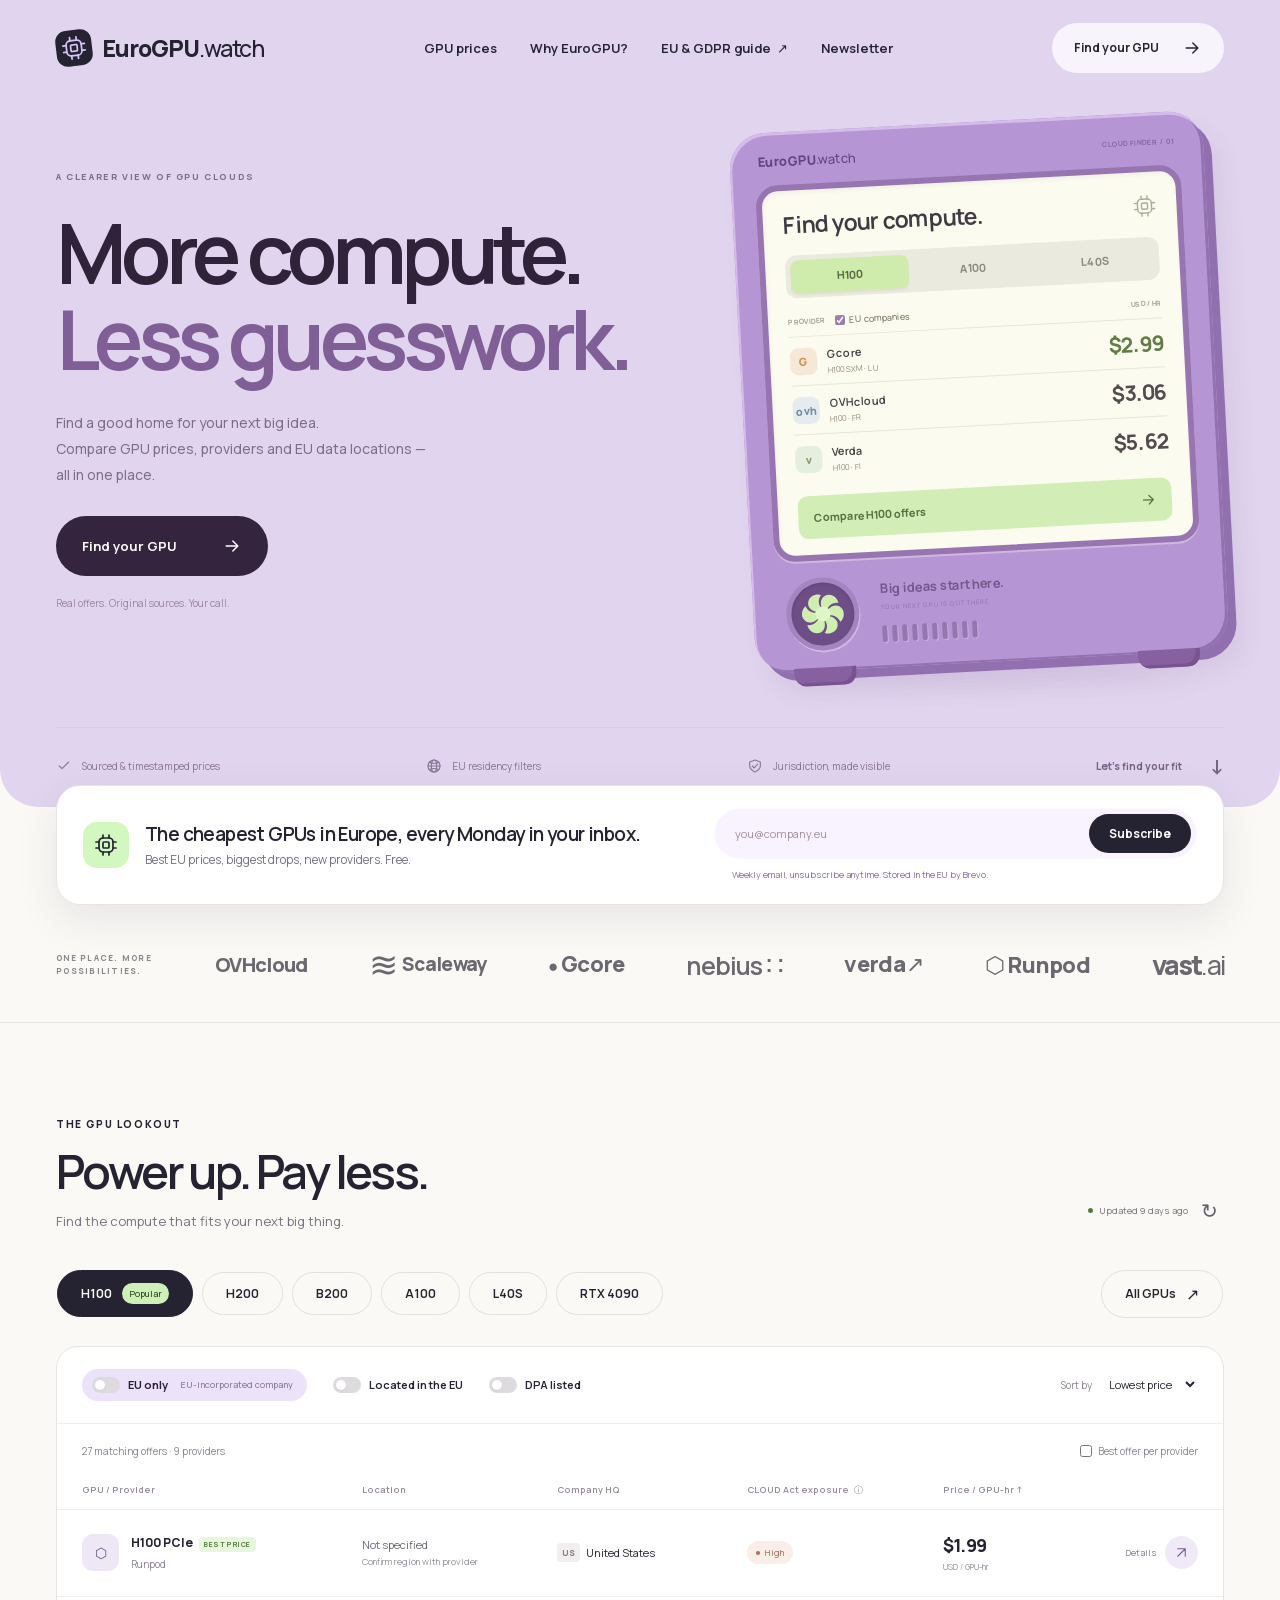
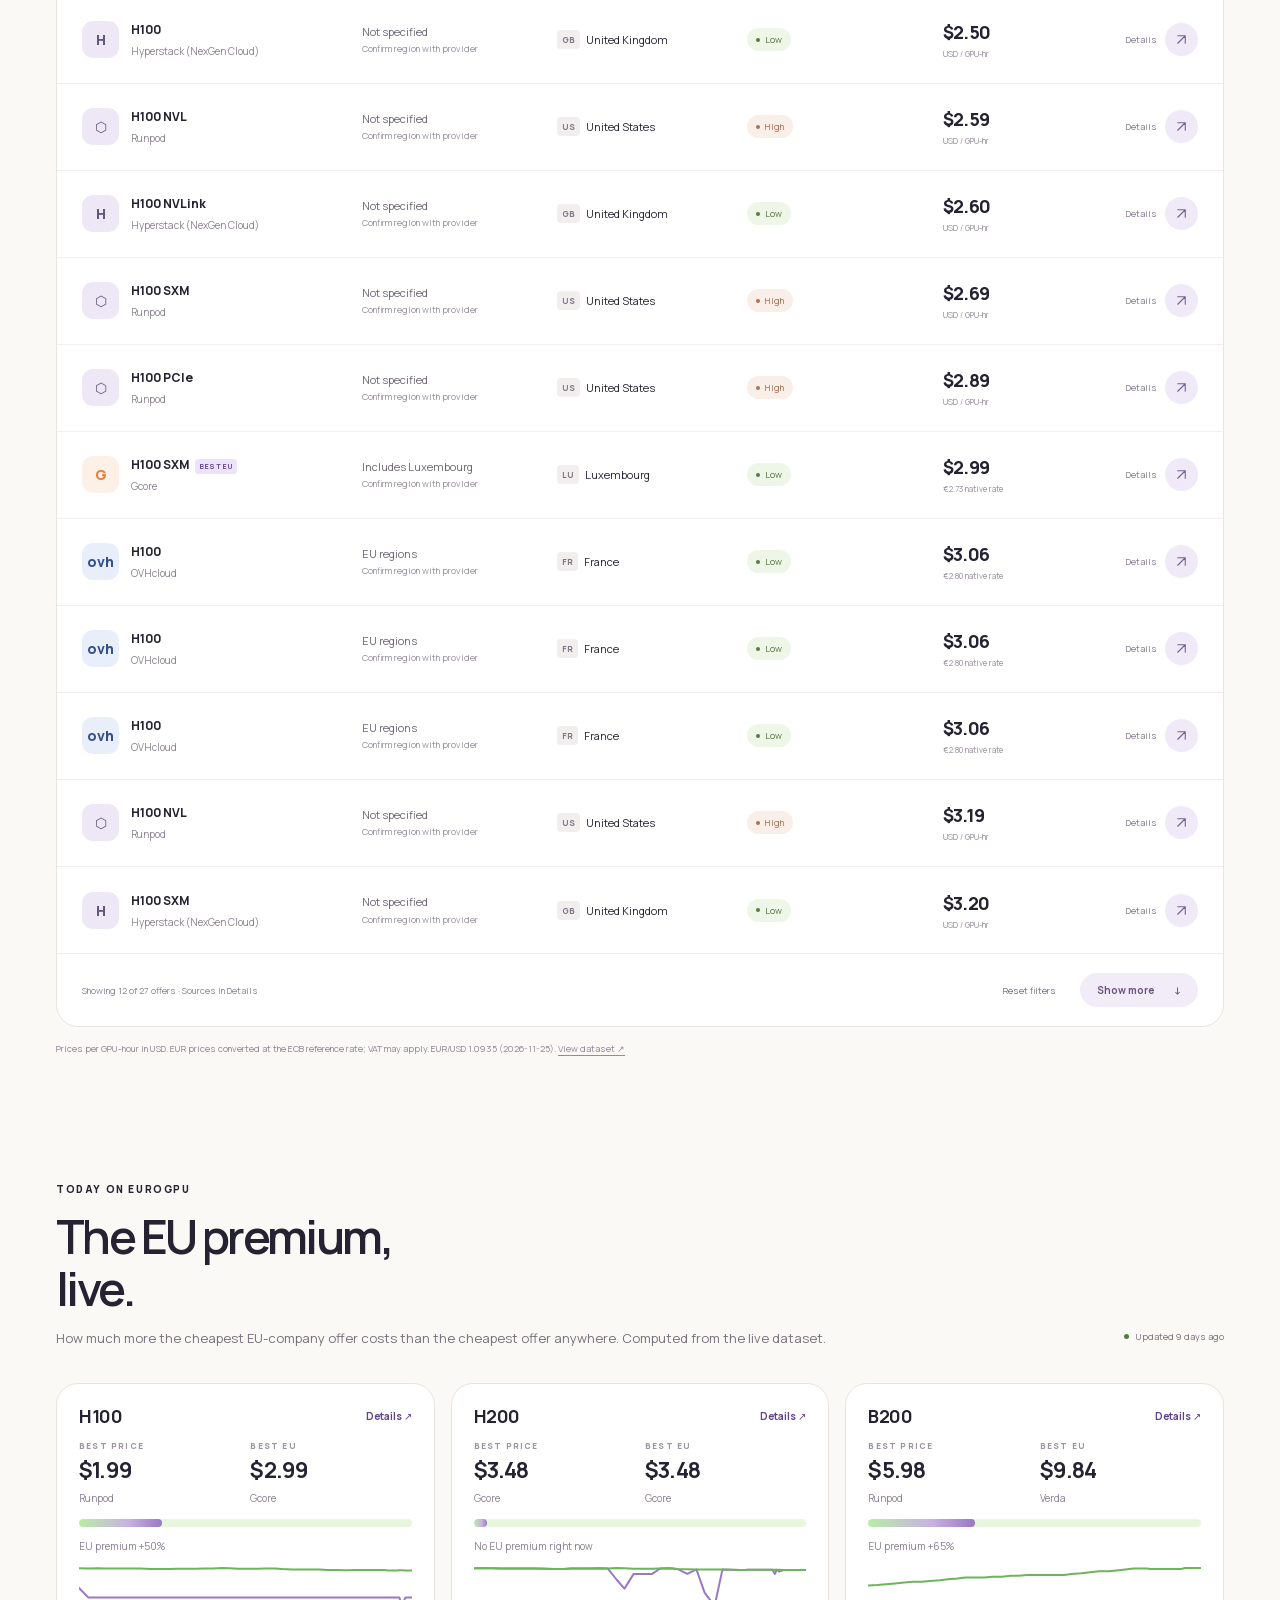
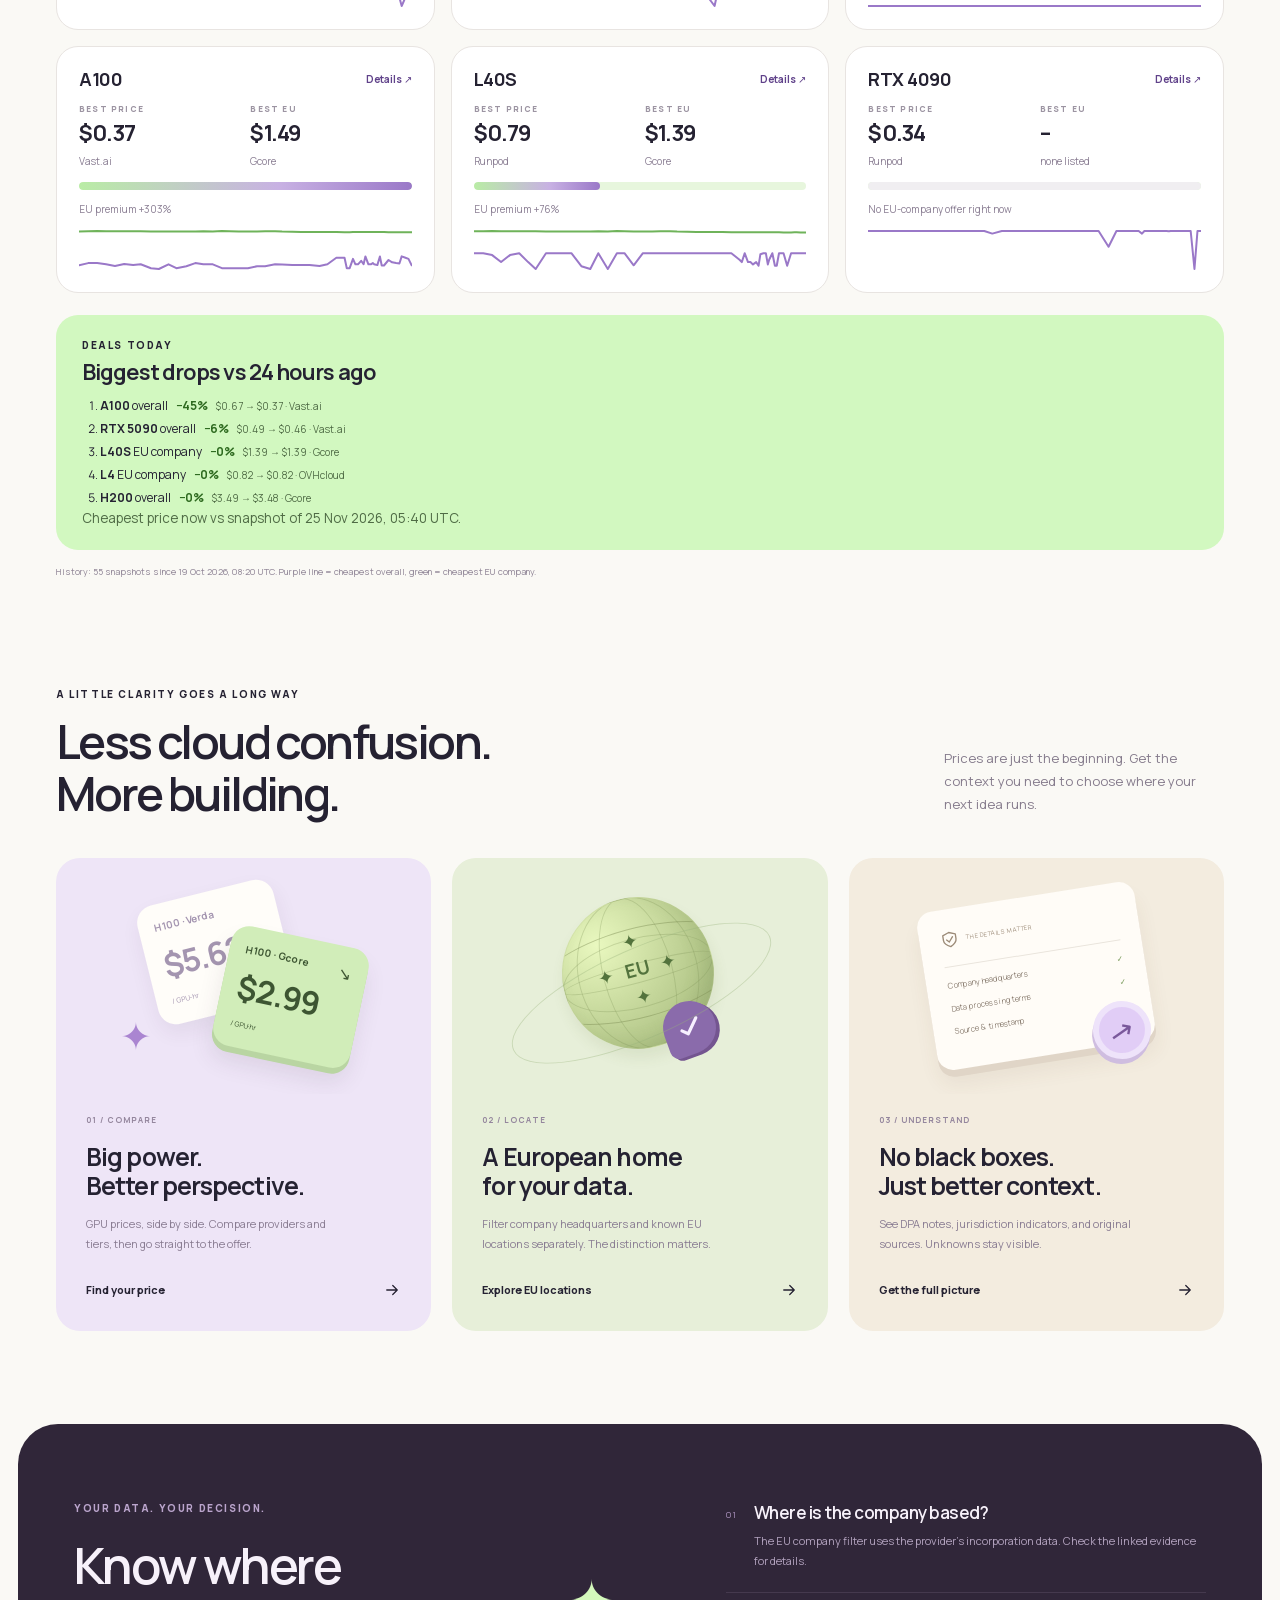
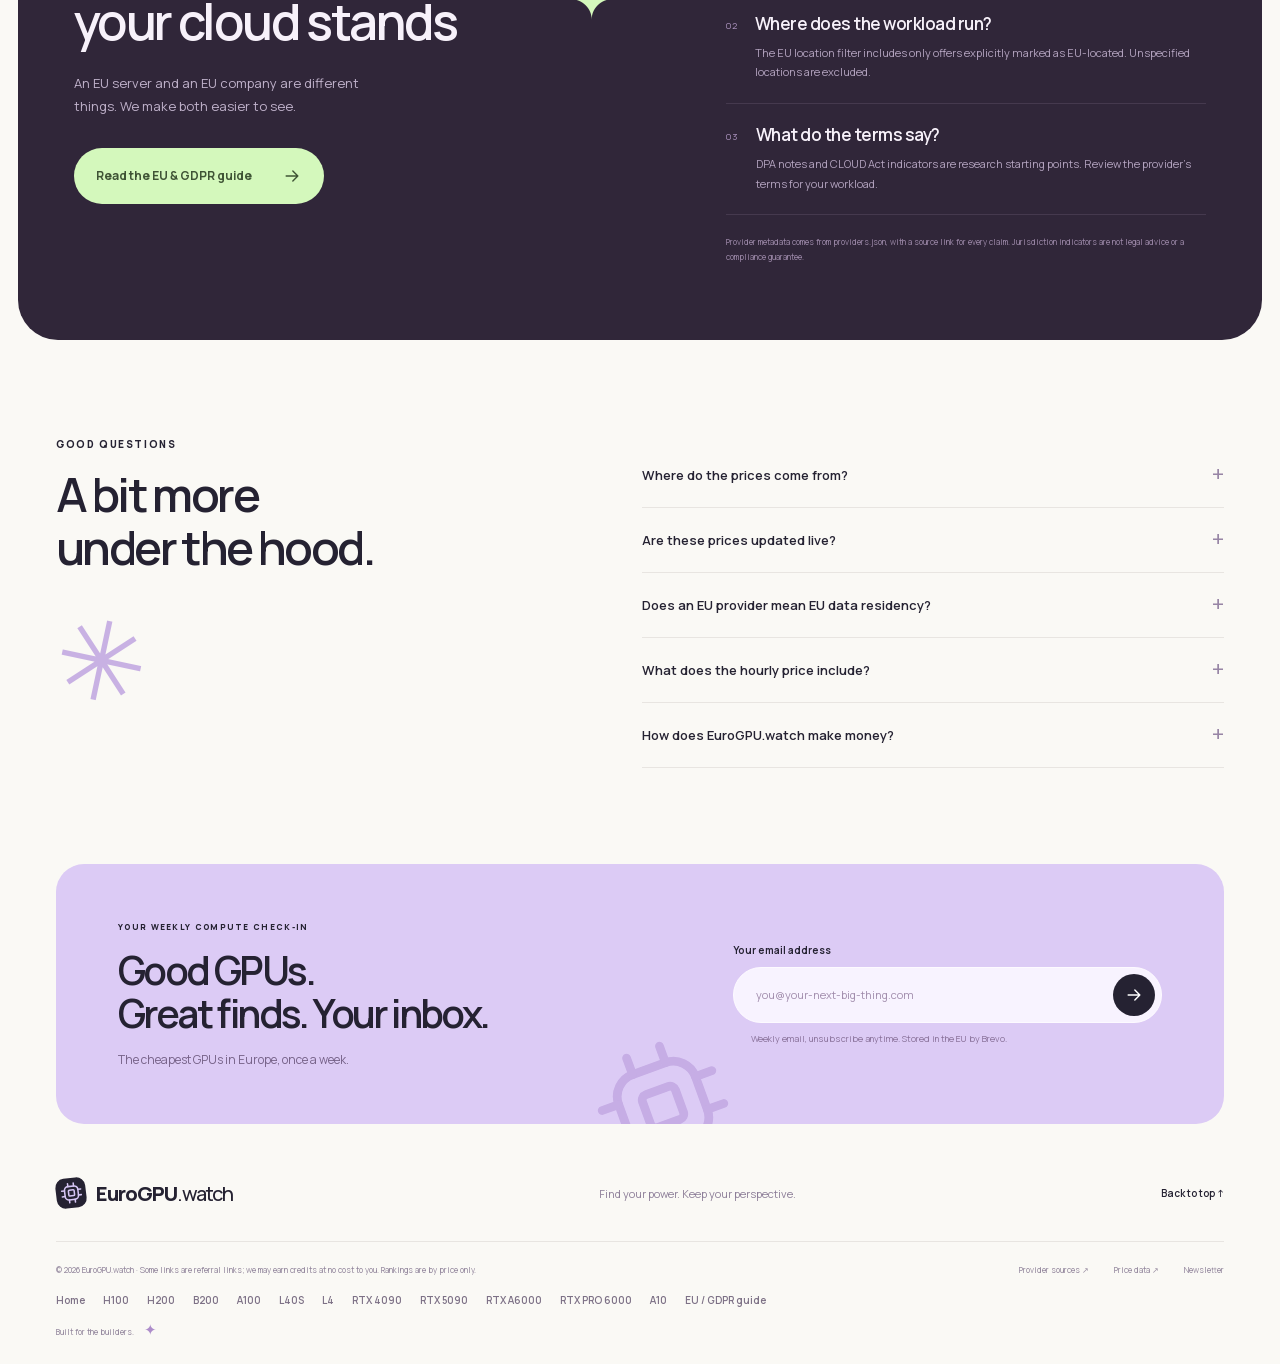
==== index.html @ 115f9286 "Refresh prices and pages" ====
<!doctype html>
<html lang="en">
<head>
  <meta charset="utf-8">
  <meta name="viewport" content="width=device-width, initial-scale=1">
  <meta name="theme-color" content="#d6c5f4">
<!--SEO-->
<title>EuroGPU.watch – live GPU prices with EU data residency, GDPR &amp; CLOUD Act filter</title>
<meta name="description" content="Live H100, A100, L40S, RTX 4090 rental prices from EU and US GPU clouds, filterable by EU incorporation, DPA and CLOUD Act exposure. Every price sourced and timestamped.">
<link rel="canonical" href="https://paubuilds.github.io/eurogpu-watch/">
<meta property="og:type" content="website"><meta property="og:site_name" content="EuroGPU.watch"><meta property="og:title" content="EuroGPU.watch – live GPU prices with EU data residency, GDPR &amp; CLOUD Act filter"><meta property="og:description" content="Live H100, A100, L40S, RTX 4090 rental prices from EU and US GPU clouds, filterable by EU incorporation, DPA and CLOUD Act exposure. Every price sourced and timestamped."><meta property="og:url" content="https://paubuilds.github.io/eurogpu-watch/"><meta name="twitter:card" content="summary">
<script type="application/ld+json">{"@context": "https://schema.org", "@type": "Dataset", "name": "EuroGPU.watch GPU rental prices", "description": "Live GPU rental prices with EU residency metadata", "url": "https://paubuilds.github.io/eurogpu-watch/", "dateModified": "2026-11-26T08:43:23+00:00", "creator": {"@type": "Organization", "name": "EuroGPU.watch", "url": "https://paubuilds.github.io/eurogpu-watch/"}, "isAccessibleForFree": true, "distribution": [{"@type": "DataDownload", "encodingFormat": "application/json", "contentUrl": "https://paubuilds.github.io/eurogpu-watch/data/prices.json"}], "variableMeasured": "GPU rental price per GPU-hour (USD; EUR converted at ECB reference rate)"}</script>
<!--/SEO-->
  <link rel="icon" type="image/svg+xml" href="assets/favicon.svg">
  <link rel="stylesheet" href="assets/style.css">
  <link rel="stylesheet" href="assets/hero.css">
  <link rel="stylesheet" href="assets/pages.css">
  <script src="assets/app.js" defer></script>
  <!-- Click analytics hook (inactive). To enable privacy-friendly counting, create a GoatCounter site and uncomment:
  <script data-goatcounter="https://YOURCODE.goatcounter.com/count" async src="//gc.zgo.at/count.js"></script>
  app.js then sends one event per "Rent" click as rent/<provider>/<gpu>. No cookies, no personal data. -->
</head>
<body>
  <a class="skip" href="#explore">Skip to GPU prices</a>
  <svg class="icon-library" xmlns="http://www.w3.org/2000/svg" aria-hidden="true"><defs>
    <symbol id="arrow" viewBox="0 0 24 24"><path d="M5 12h14m-6-6 6 6-6 6"/></symbol>
    <symbol id="external" viewBox="0 0 24 24"><path d="M6 18 18 6M6 6h12v12"/></symbol>
    <symbol id="check" viewBox="0 0 24 24"><path d="m5 12 4 4L19 6"/></symbol>
    <symbol id="chip" viewBox="0 0 24 24"><rect x="5" y="5" width="14" height="14" rx="4"/><rect x="9" y="9" width="6" height="6" rx="1"/><path d="M9 2v3m6-3v3M9 19v3m6-3v3M2 9h3m-3 6h3m14-6h3m-3 6h3"/></symbol>
    <symbol id="globe" viewBox="0 0 24 24"><circle cx="12" cy="12" r="9"/><ellipse cx="12" cy="12" rx="4" ry="9"/><path d="M3 12h18M5 6.5c4 2 10 2 14 0M5 17.5c4-2 10-2 14 0"/></symbol>
    <symbol id="shield" viewBox="0 0 24 24"><path d="M12 3 4 6v6c0 5 8 9 8 9s8-4 8-9V6z"/><path d="m8 12 3 3 5-6"/></symbol>
  </defs></svg>

  <div class="hero-shell" id="top">
    <header class="site-header wrap">
      <a class="brand" href="#top" aria-label="EuroGPU.watch home"><span class="brand-mark"><svg><use href="#chip"/></svg></span><span>EuroGPU<span class="brand-light">.watch</span></span></a>
      <nav aria-label="Main navigation"><a href="#explore">GPU prices</a><a href="#why">Why EuroGPU?</a><a href="eu-gdpr-gpu-cloud/">EU &amp; GDPR guide <span>↗</span></a><a href="#subscribe">Newsletter</a></nav>
      <a class="button nav-button" href="#explore">Find your GPU <svg><use href="#arrow"/></svg></a>
      <button class="menu-toggle" aria-label="Open navigation" aria-expanded="false"><span></span><span></span></button>
    </header>

    <main>
      <section class="hero hero-console wrap" aria-labelledby="hero-title">
        <div class="hero-copy console-copy">
          <p class="hero-overline">A CLEARER VIEW OF GPU CLOUDS</p>
          <h1 id="hero-title">More compute.<br><span>Less guesswork.</span></h1>
          <p class="hero-description">Find a good home for your next big idea.<br>Compare GPU prices, providers and EU data locations — all in one place.</p>
          <a class="button primary" href="#explore">Find your GPU <svg><use href="#arrow"/></svg></a>
          <span class="hero-caption">Real offers. Original sources. Your call.</span>
        </div>
        <div class="console-stage">
          <div class="compute-console" aria-label="Interactive GPU cloud price finder">
            <div class="console-top"><span>EuroGPU<span>.watch</span></span><span class="console-model">CLOUD FINDER / 01</span></div>
            <div class="console-screen">
              <div class="screen-heading"><span>Find your compute.</span><svg aria-hidden="true"><use href="#chip"/></svg></div>
              <div class="console-tabs" role="group" aria-label="Quick GPU comparison"><button data-quick-gpu="H100" aria-pressed="true">H100</button><button data-quick-gpu="A100" aria-pressed="false">A100</button><button data-quick-gpu="L40S" aria-pressed="false">L40S</button></div>
              <div class="screen-filters"><span>PROVIDER</span><label><input type="checkbox" id="quick-eu" checked> EU companies</label><span>USD / HR</span></div>
              <div class="quick-offers" id="quick-offers" aria-live="polite"><p>Loading sourced prices…</p></div>
              <a class="console-compare" id="console-compare" href="#explore"><span>Compare H100 offers</span><svg><use href="#arrow"/></svg></a>
            </div>
            <div class="console-hardware" aria-hidden="true">
              <div class="console-fan"><svg viewBox="0 0 120 120" class="fan-graphic"><defs><path id="fan-blade" d="M58 57C35 55 22 42 30 26C36 15 51 13 58 17C49 28 50 42 63 54Z"/></defs><g fill="#cfeeb0"><use href="#fan-blade"/><use href="#fan-blade" transform="rotate(60 60 60)"/><use href="#fan-blade" transform="rotate(120 60 60)"/><use href="#fan-blade" transform="rotate(180 60 60)"/><use href="#fan-blade" transform="rotate(240 60 60)"/><use href="#fan-blade" transform="rotate(300 60 60)"/></g><circle cx="60" cy="60" r="17" fill="#dff6c8"/></svg></div>
              <div class="hardware-label"><strong>Big ideas start here.</strong><span>YOUR NEXT GPU IS OUT THERE.</span><div class="console-vents"><i></i><i></i><i></i><i></i><i></i><i></i><i></i><i></i><i></i><i></i></div></div>
            </div>
            <span class="console-foot foot-left" aria-hidden="true"></span><span class="console-foot foot-right" aria-hidden="true"></span>
          </div>
        </div>
      </section>
      <div class="hero-bottom wrap"><span><svg><use href="#check"/></svg> Sourced &amp; timestamped prices</span><span><svg><use href="#globe"/></svg> EU residency filters</span><span><svg><use href="#shield"/></svg> Jurisdiction, made visible</span><a href="#explore">Let’s find your fit <span>↓</span></a></div>
    </main>
  </div>

  <section class="nl-strip wrap" id="subscribe" aria-labelledby="nl-strip-title"><div class="nl-strip-copy"><span class="nl-icon" aria-hidden="true"><svg><use href="#chip"/></svg></span><div><h2 id="nl-strip-title">The cheapest GPUs in Europe, every Monday in your inbox.</h2><p>Best EU prices, biggest drops, new providers. Free.</p></div></div><form class="nl-form" action="https://9d237d23.sibforms.com/serve/[base64]" method="post" target="_blank"><label class="sr-only" for="nl-email-top">Email address</label><div class="email-field nl-field"><input id="nl-email-top" name="EMAIL" type="email" placeholder="you@company.eu" required autocomplete="email"><button type="submit" class="nl-btn">Subscribe</button></div><input type="text" name="email_address_check" class="honeypot" tabindex="-1" aria-hidden="true" autocomplete="off"><input type="hidden" name="locale" value="en"><small>Weekly email, unsubscribe anytime. Stored in the EU by Brevo.</small></form></section>

  <section class="provider-strip" aria-label="Providers compared"><div class="wrap"><p>ONE PLACE. MORE POSSIBILITIES.</p><div class="provider-logos"><span class="ovh">OVHcloud</span><span class="scaleway"><b>≋</b> Scaleway</span><span class="gcore"><b>●</b> Gcore</span><span class="nebius">nebius<span>∷</span></span><span class="verda">verda<span>↗</span></span><span class="runpod"><b>⬡</b> Runpod</span><span class="vast">vast<span>.ai</span></span></div></div></section>

  <section class="explorer wrap section" id="explore" aria-labelledby="explore-title">
    <div class="section-top"><div><div class="eyebrow">THE GPU LOOKOUT</div><h2 id="explore-title">Power up. Pay less.</h2><p>Find the compute that fits your next big thing.</p></div><div class="data-status"><span class="status-dot"></span><span id="updated-at">Loading price data…</span><button id="refresh" class="refresh-button" aria-label="Refresh prices" title="Refresh prices">↻</button></div></div>
    <div class="gpu-tabs" role="group" aria-label="GPU family"><button class="active" data-gpu="H100" aria-pressed="true">H100 <span>Popular</span></button><button data-gpu="H200" aria-pressed="false">H200</button><button data-gpu="B200" aria-pressed="false">B200</button><button data-gpu="A100" aria-pressed="false">A100</button><button data-gpu="L40S" aria-pressed="false">L40S</button><button data-gpu="RTX 4090" aria-pressed="false">RTX 4090</button><button data-gpu="" aria-pressed="false">All GPUs <span>↗</span></button></div>
    <div class="comparison">
      <div class="filter-row"><div class="filter-switches"><label class="switch-label eu-only"><input type="checkbox" id="euhq"><span class="switch"></span> <b>EU only</b> <small>EU-incorporated company</small></label><label class="switch-label"><input type="checkbox" id="euloc"><span class="switch"></span> Located in the EU</label><label class="switch-label"><input type="checkbox" id="dpa"><span class="switch"></span> DPA listed</label></div><label class="sort-label">Sort by <select id="sort" aria-label="Sort offers"><option value="asc">Lowest price</option><option value="desc">Highest price</option></select></label></div>
      <div class="results-meta"><span id="results-count" aria-live="polite">Finding your GPU…</span><div><label class="all-models" hidden>Model <select id="model" aria-label="Specific GPU model"><option value="">All models</option></select></label><label class="best-label"><input type="checkbox" id="best"> Best offer per provider</label></div></div>
      <div class="table-scroll"><table><thead><tr><th>GPU / Provider</th><th>Location</th><th>Company HQ</th><th>CLOUD Act exposure <a href="#guide" aria-label="About CLOUD Act exposure">ⓘ</a></th><th><button id="price-sort">Price / GPU-hr <span>↑</span></button></th><th><span class="sr-only">Offer actions</span></th></tr></thead><tbody id="offers"><tr><td colspan="6" class="loading">Loading sourced GPU offers…</td></tr></tbody></table></div>
      <div class="table-footer"><span id="showing">Every price has a source.</span><div><button class="text-button" id="reset">Reset filters</button><button class="button small" id="load-more" hidden>Show more <span>↓</span></button></div></div>
    </div>
    <p class="price-note">Prices per GPU-hour in USD. EUR prices converted at the ECB reference rate; VAT may apply. <span id="fx-note"></span> <a href="data/prices.json" target="_blank">View dataset ↗</a></p>
  </section>

  <section class="pulse section wrap" id="pulse" aria-labelledby="pulse-title">
    <div class="section-top"><div><div class="eyebrow">TODAY ON EUROGPU</div><h2 id="pulse-title">The EU premium,<br>live.</h2><p>How much more the cheapest EU-company offer costs than the cheapest offer anywhere. Computed from the live dataset.</p></div><div class="data-status"><span class="status-dot"></span><span id="pulse-ago">–</span></div></div>
    <div class="pulse-grid" id="pulse-grid"><p class="pulse-empty">Loading…</p></div>
    <div class="deals" id="deals" hidden><div class="eyebrow">DEALS TODAY</div><h3>Biggest drops vs 24 hours ago</h3><ol id="deals-list"></ol><small id="deals-note"></small></div>
    <p class="price-note" id="history-note"></p>
  </section>

  <section class="why-section section wrap" id="why" aria-labelledby="why-title">
    <div class="why-intro"><div><div class="eyebrow">A LITTLE CLARITY GOES A LONG WAY</div><h2 id="why-title">Less cloud confusion.<br>More building.</h2></div><p>Prices are just the beginning. Get the context you need to choose where your next idea runs.</p></div>
    <div class="feature-grid">
      <article class="feature price-feature"><div class="feature-art price-art" aria-hidden="true"><div class="mini-price p-one"><span id="mini-hi-label">H100</span><b id="mini-hi">–</b><small>/ GPU-hr</small></div><div class="mini-price p-two"><span id="mini-lo-label">H100 <i>↘</i></span><b id="mini-lo">–</b><small>/ GPU-hr</small></div><span class="art-spark">✦</span></div><div class="feature-copy"><span class="feature-number">01 / COMPARE</span><h3>Big power.<br>Better perspective.</h3><p>GPU prices, side by side. Compare providers and tiers, then go straight to the offer.</p><a href="#explore">Find your price <svg><use href="#arrow"/></svg></a></div></article>
      <article class="feature eu-feature"><div class="feature-art eu-art" aria-hidden="true"><div class="planet"><div class="planet-long l-one"></div><div class="planet-long l-two"></div><div class="planet-lat t-one"></div><div class="planet-lat t-two"></div><span>✦<br>✦ &nbsp; EU &nbsp; ✦<br>✦</span></div><div class="location-pin"><svg><use href="#check"/></svg></div><span class="eu-orbit"></span></div><div class="feature-copy"><span class="feature-number">02 / LOCATE</span><h3>A European home<br>for your data.</h3><p>Filter company headquarters and known EU locations separately. The distinction matters.</p><a href="#explore" id="eu-filter-link">Explore EU locations <svg><use href="#arrow"/></svg></a></div></article>
      <article class="feature source-feature"><div class="feature-art source-art" aria-hidden="true"><div class="source-paper"><div class="paper-head"><svg><use href="#shield"/></svg><span>THE DETAILS MATTER</span></div><span>Company headquarters <b>✓</b></span><span>Data processing terms <b>✓</b></span><span>Source &amp; timestamp <b>✓</b></span></div><div class="source-seal">↗</div></div><div class="feature-copy"><span class="feature-number">03 / UNDERSTAND</span><h3>No black boxes.<br>Just better context.</h3><p>See DPA notes, jurisdiction indicators, and original sources. Unknowns stay visible.</p><a href="#guide">Get the full picture <svg><use href="#arrow"/></svg></a></div></article>
    </div>
  </section>

  <section class="guide-band" id="guide"><div class="guide-content wrap"><div><div class="eyebrow">YOUR DATA. YOUR DECISION.</div><h2>Know where<br>your cloud stands<span>✦</span></h2><p>An EU server and an EU company are different things. We make both easier to see.</p><a class="button mint" href="eu-gdpr-gpu-cloud/">Read the EU &amp; GDPR guide <svg><use href="#arrow"/></svg></a></div><div class="guide-list"><article><span>01</span><div><h3>Where is the company based?</h3><p>The EU company filter uses the provider’s incorporation data. Check the linked evidence for details.</p></div></article><article><span>02</span><div><h3>Where does the workload run?</h3><p>The EU location filter includes only offers explicitly marked as EU-located. Unspecified locations are excluded.</p></div></article><article><span>03</span><div><h3>What do the terms say?</h3><p>DPA notes and CLOUD Act indicators are research starting points. Review the provider’s terms for your workload.</p></div></article><small>Provider metadata comes from providers.json, with a source link for every claim. Jurisdiction indicators are not legal advice or a compliance guarantee.</small></div></div></section>

  <section class="faq section wrap" aria-labelledby="faq-title"><div><div class="eyebrow">GOOD QUESTIONS</div><h2 id="faq-title">A bit more<br>under the hood.</h2><span class="faq-asterisk" aria-hidden="true">✳</span></div><div class="faq-items"><details><summary>Where do the prices come from?<span>+</span></summary><p>From provider APIs and public pricing pages (Runpod, Vast.ai, Verda, OVHcloud, Scaleway, Nebius, Gcore, Lambda, CoreWeave, DigitalOcean, Hyperstack, Vultr, Crusoe). Hetzner and Genesis Cloud are not priced yet. Every offer includes its original source and collection time. Open “Details” on an offer to inspect both.</p></details><details><summary>Are these prices updated live?<span>+</span></summary><p>The page requests the latest published price feed when you open it or refresh prices. The dataset is regenerated about every 15 minutes; the timestamp always shows when it was generated.</p></details><details><summary>Does an EU provider mean EU data residency?<span>+</span></summary><p>No. An EU-incorporated company may offer servers outside the EU. Use “Located in the EU” to see explicitly EU-located offers, and confirm the selected region with the provider before renting.</p></details><details><summary>What does the hourly price include?<span>+</span></summary><p>Prices are normalized per GPU-hour. The offer details preserve the original tier and currency. CPU, storage, bandwidth, taxes and minimum rental commitments may differ between providers; confirm the final quote on the provider’s site.</p></details><details><summary>How does EuroGPU.watch make money?<span>+</span></summary><p>Some provider links are referral links and may earn credits at no extra cost to you. Referral offers are labeled in the details. Rankings use price, not referral status.</p></details></div></section>

  <section class="newsletter wrap" id="newsletter"><div class="newsletter-decoration" aria-hidden="true"><svg><use href="#chip"/></svg></div><div><div class="eyebrow">YOUR WEEKLY COMPUTE CHECK-IN</div><h2>Good GPUs.<br>Great finds. Your inbox.</h2><p>The cheapest GPUs in Europe, once a week.</p></div><form id="newsletter-form" class="nl-form" action="https://9d237d23.sibforms.com/serve/[base64]" method="post" target="_blank"><label for="email">Your email address</label><div class="email-field"><input id="email" name="EMAIL" type="email" placeholder="you@your-next-big-thing.com" required autocomplete="email"><button type="submit" aria-label="Subscribe to the weekly newsletter"><svg><use href="#arrow"/></svg></button></div><input type="text" name="email_address_check" class="honeypot" tabindex="-1" aria-hidden="true"><input type="hidden" name="locale" value="en"><small>Weekly email, unsubscribe anytime. Stored in the EU by Brevo.</small></form></section>

  <footer class="site-footer wrap"><div class="footer-top"><a class="brand" href="#top"><span class="brand-mark"><svg><use href="#chip"/></svg></span><span>EuroGPU<span class="brand-light">.watch</span></span></a><p>Find your power. Keep your perspective.</p><a href="#top">Back to top ↑</a></div><div class="footer-bottom"><span>© 2026 EuroGPU.watch · Some links are referral links; we may earn credits at no cost to you. Rankings are by price only.</span><div><a href="providers.json" target="_blank">Provider sources ↗</a><a href="data/prices.json" target="_blank">Price data ↗</a><a href="#newsletter">Newsletter</a></div></div><nav class="footer-gpus" aria-label="GPU price pages"><!--NAV--><a href="/eurogpu-watch/">Home</a><a href="/eurogpu-watch/gpu/h100/">H100</a><a href="/eurogpu-watch/gpu/h200/">H200</a><a href="/eurogpu-watch/gpu/b200/">B200</a><a href="/eurogpu-watch/gpu/a100/">A100</a><a href="/eurogpu-watch/gpu/l40s/">L40S</a><a href="/eurogpu-watch/gpu/l4/">L4</a><a href="/eurogpu-watch/gpu/rtx-4090/">RTX 4090</a><a href="/eurogpu-watch/gpu/rtx-5090/">RTX 5090</a><a href="/eurogpu-watch/gpu/rtx-a6000/">RTX A6000</a><a href="/eurogpu-watch/gpu/rtx-pro-6000/">RTX PRO 6000</a><a href="/eurogpu-watch/gpu/a10/">A10</a><a href="/eurogpu-watch/eu-gdpr-gpu-cloud/">EU / GDPR guide</a><!--/NAV--></nav><div class="footer-bottom footer-end"><span>Built for the builders. <span class="footer-star">✦</span></span></div></footer>
  <aside class="nl-bar" id="nl-bar" hidden aria-label="Newsletter signup"><p><strong>Cheapest EU GPUs, every Monday.</strong> <span>Free · unsubscribe anytime</span></p><form class="nl-form" action="https://9d237d23.sibforms.com/serve/[base64]" method="post" target="_blank"><label class="sr-only" for="nl-email-bar">Email address</label><div class="email-field nl-field"><input id="nl-email-bar" name="EMAIL" type="email" placeholder="you@company.eu" required autocomplete="email"><button type="submit" class="nl-btn">Subscribe</button></div><input type="text" name="email_address_check" class="honeypot" tabindex="-1" aria-hidden="true" autocomplete="off"><input type="hidden" name="locale" value="en"><small>Weekly email, unsubscribe anytime. Stored in the EU by Brevo.</small></form><button class="nl-close" type="button" aria-label="Dismiss newsletter bar">×</button></aside>
  <script src="assets/newsletter.js" defer></script>
  <dialog id="offer-dialog" aria-labelledby="dialog-title"><button class="dialog-close" aria-label="Close offer details">×</button><div id="dialog-content"></div></dialog>
</body>
</html>
---- assets/style.css ----
@font-face{font-family:Manrope;src:url('manrope.woff2') format('woff2');font-style:normal;font-weight:200 800;font-display:swap}
:root{--ink:#252232;--muted:#76717d;--cream:#faf9f5;--purple:#d6c5f4;--mint:#d2f8c0;--line:#e8e5e1;--dark:#302639;font-family:Manrope,Arial,sans-serif;color:var(--ink);background:var(--cream);font-synthesis:none;scroll-behavior:smooth;scroll-padding-top:24px}
*{box-sizing:border-box}body{margin:0}a{color:inherit;text-decoration:none}button,input,select{font:inherit}button,a,input,select,summary{-webkit-tap-highlight-color:transparent}button{cursor:pointer;color:inherit}button:disabled{cursor:wait}button,select,input{accent-color:#60428a}svg{width:24px;height:24px;fill:none;stroke:currentColor;stroke-width:1.7;stroke-linecap:round;stroke-linejoin:round;flex:none}button:focus-visible,a:focus-visible,summary:focus-visible,input:focus-visible,select:focus-visible{outline:3px solid #8257bd;outline-offset:5px}h1,h2,h3,p{margin:0}button{border:0}button,a{touch-action:manipulation}::selection{background:#b9eca5;color:#252232}.wrap{max-width:1296px;width:calc(100% - 112px);margin-inline:auto}.icon-library{position:absolute;width:0;height:0;overflow:hidden}.skip{position:fixed;left:16px;top:-80px;z-index:100;background:#fff;padding:14px;border-radius:10px}.skip:focus{top:16px}.sr-only{position:absolute;width:1px;height:1px;margin:-1px;overflow:hidden;clip:rect(0,0,0,0)}[hidden]{display:none!important}
.hero-shell{background:#d6c5f4;overflow:hidden;border-radius:0 0 44px 44px}.site-header{display:flex;align-items:center;justify-content:space-between;height:112px;position:relative;z-index:5;gap:28px}.brand{display:inline-flex;align-items:center;gap:10px;font-size:23px;font-weight:800;letter-spacing:-1.05px;white-space:nowrap}.brand-light{font-weight:500}.brand-mark{width:36px;height:36px;border-radius:11px;background:var(--ink);color:var(--purple);display:grid;place-items:center;transform:rotate(-7deg)}.brand-mark svg{width:26px;height:26px;stroke-width:1.6}.site-header nav{display:flex;gap:33px;font-size:13px;font-weight:650}.site-header nav a{padding-block:10px}.site-header nav a:hover{text-decoration:underline;text-underline-offset:6px}.site-header nav span{margin-left:3px}.button{display:inline-flex;align-items:center;justify-content:center;gap:30px;background:var(--ink);color:#fff;border-radius:100px;font-size:14px;font-weight:700;padding:19px 25px;line-height:1.2;transition:transform .2s,background .2s}.button:hover{background:#443750;transform:translateY(-3px)}.button svg{width:20px;height:20px}.nav-button{padding:15px 22px;font-size:12px;gap:23px;background:#f7f4fc;color:var(--ink)}.nav-button:hover{background:#fff}.menu-toggle{display:none}.hero{display:grid;grid-template-columns:1fr 1fr;min-height:570px;position:relative;align-items:center}.hero-copy{position:relative;z-index:2;padding:28px 0 45px;pointer-events:none}.hero-copy a{pointer-events:auto}.eyebrow{font-size:10px;font-weight:800;letter-spacing:1.6px;display:flex;align-items:center;gap:8px;line-height:1.7}.status-dot{display:inline-block;background:#557b45;width:7px;height:7px;border-radius:50%;flex-shrink:0}.hero h1{font-size:clamp(64px,6.9vw,103px);letter-spacing:-7px;line-height:1.02;font-weight:650;margin:24px 0 25px;white-space:nowrap}.period{color:#664a88}.hero-copy>p{font-size:16px;line-height:1.75;color:#51465f;margin-bottom:30px}.primary{padding:21px 28px;font-size:14px;gap:39px}.hero-footnote{display:flex;gap:8px;align-items:center;margin-top:24px;font-size:11px;color:#66596f}.mini-stars{font-size:22px;line-height:1;color:#655379}.hero-art{position:relative;height:555px;margin:0 -50px 0 -8px;isolation:isolate}.gpu-illustration{width:640px;max-width:none;height:auto;position:absolute;top:-20px;left:-12px;z-index:1;animation:float 7s ease-in-out infinite;filter:drop-shadow(0 24px 20px #59378619)}.orbit{position:absolute;border:1px solid #b59ed747;transform:rotate(-25deg);border-radius:50%;z-index:0}.orbit-one{width:615px;height:300px;left:-10px;top:150px}.orbit-two{width:520px;height:470px;top:65px;left:25px}.eu-sticker{position:absolute;right:34px;top:15px;z-index:2;background:#d3fac0;color:#47623b;width:114px;height:114px;border-radius:50%;display:flex;flex-direction:column;align-items:center;justify-content:center;transform:rotate(12deg);box-shadow:0 5px 0 #b3d5a9}.eu-stars{font-size:11px;text-align:center;letter-spacing:7px;line-height:1.3;margin-left:7px}.eu-stars b{font-size:16px;letter-spacing:-1px}.eu-sticker>span:last-child{font-size:7px;font-weight:800;margin-top:5px}.price-float{position:absolute;z-index:3;bottom:58px;left:3px;background:#fffcf3;display:flex;align-items:center;gap:13px;border:1px solid #fff7;border-radius:21px;padding:17px 21px;box-shadow:0 12px 35px #59378612;transform:rotate(-6deg);transition:transform .25s}.price-float:hover{transform:rotate(-2deg) translateY(-5px)}.float-icon{background:#e8def5;color:#655280;padding:12px;border-radius:14px;display:grid;place-items:center}.price-float small{display:block;font-size:9px;color:#79707f;margin-bottom:5px}.price-float strong{display:block;font-size:24px;font-weight:800;letter-spacing:-1px}.price-float strong span{font-size:11px;letter-spacing:0;font-weight:500;color:#7f7884}.price-float .float-arrow{width:17px;margin-left:16px;align-self:flex-start}.tiny-star{position:absolute;font-size:44px;z-index:3;font-weight:400}.star-one{left:32px;top:35px;color:#775795}.star-two{right:19px;bottom:105px;font-size:34px;color:#f9f7e8}.hero-bottom{display:flex;align-items:center;justify-content:space-between;gap:20px;padding:27px 0 32px;border-top:1px solid #89719935;font-size:11px;color:#574b64}.hero-bottom>span{display:flex;align-items:center;gap:10px}.hero-bottom svg{width:16px;height:16px}.hero-bottom>a{font-weight:750;color:var(--ink);display:flex;align-items:center;gap:28px}.hero-bottom>a span{font-size:20px}
.provider-strip{border-bottom:1px solid var(--line);padding:35px 0 34px}.provider-strip .wrap{display:flex;align-items:center;gap:45px}.provider-strip p{font-size:8px;font-weight:750;letter-spacing:1.25px;max-width:114px;line-height:1.7;flex-shrink:0;color:#8a858b}.provider-logos{display:flex;justify-content:space-between;align-items:center;gap:32px;flex:1;color:#6b6870}.provider-logos>span{font-size:22px;font-weight:800;white-space:nowrap;letter-spacing:-.7px}.provider-logos .ovh{font-size:20px}.provider-logos .scaleway{font-size:19px;display:flex;gap:5px;align-items:center}.scaleway b{font-size:35px}.gcore b{font-size:17px}.provider-logos .nebius{font-size:25px;letter-spacing:-1px;font-weight:600}.nebius span{font-size:28px;margin-left:4px}.verda span{margin-left:1px}.provider-logos .vast{font-size:27px;letter-spacing:-1.8px}.vast span{font-weight:450}.runpod b{font-size:23px}
.section{padding-block:93px}.section-top{display:flex;align-items:flex-end;justify-content:space-between;margin-bottom:36px;gap:24px}h2{font-size:47px;line-height:1.12;font-weight:600;letter-spacing:-2.6px}.section-top h2{margin-top:12px}.section-top p{font-size:13px;color:var(--muted);margin-top:14px}.data-status{display:flex;align-items:center;gap:7px;font-size:9px;color:#7e7782;padding-bottom:4px}.data-status .status-dot{width:5px;height:5px}.refresh-button{background:transparent;font-size:20px;color:#635d6b;padding:2px 6px}.gpu-tabs{display:flex;align-items:center;gap:9px;margin:0 0 24px;overflow-x:auto;padding:4px 1px}.gpu-tabs button{border:1px solid #e4e0dc;background:transparent;border-radius:100px;padding:12px 23px;font-size:12px;font-weight:650;white-space:nowrap;display:flex;align-items:center;gap:10px;transition:background .2s}.gpu-tabs button:hover{background:#ece5f4}.gpu-tabs button.active{background:var(--ink);border-color:var(--ink);color:white}.gpu-tabs button span{font-size:9px;font-weight:500;background:#cfefb9;border-radius:50px;color:#314b28;padding:4px 7px}.gpu-tabs button:last-child{margin-left:auto}.gpu-tabs button:last-child span{background:none;font-size:16px;color:inherit;padding:0}.comparison{background:#fff;border:1px solid #e8e4e1;border-radius:22px;overflow:hidden}.filter-row{padding:22px 25px;display:flex;align-items:center;justify-content:space-between;gap:20px;border-bottom:1px solid #efedeb}.filter-switches{display:flex;gap:26px;flex-wrap:wrap}.switch-label{font-size:11px;font-weight:650;display:flex;align-items:center;gap:8px;cursor:pointer;position:relative}.switch-label input{position:absolute;opacity:0;width:30px;height:18px;left:0;top:0;margin:0;cursor:pointer}.switch{width:28px;height:16px;background:#dedbdf;display:inline-block;border-radius:20px;position:relative;transition:background .15s;pointer-events:none}.switch:after{content:'';position:absolute;left:3px;top:3px;width:10px;height:10px;background:#fff;border-radius:50%;transition:transform .15s;box-shadow:0 1px 2px #0001}.switch-label input:checked+.switch{background:#8d70b8}.switch-label input:checked+.switch:after{transform:translateX(12px)}.switch-label input:focus-visible+.switch{outline:3px solid #ab8dd5;outline-offset:4px}.sort-label{display:flex;gap:7px;align-items:center;font-size:10px;color:#89818c;white-space:nowrap}select{border:0;background:transparent;color:var(--ink);font-size:11px;max-width:170px;cursor:pointer;padding:6px}.results-meta{padding:20px 25px 13px;display:flex;align-items:center;justify-content:space-between;gap:16px;font-size:10px;color:#8a838e}.results-meta>div{display:flex;gap:14px;align-items:center}.best-label{display:flex;align-items:center;gap:6px;font-size:10px;cursor:pointer}.best-label input{width:12px;height:12px;margin:0}table{width:100%;border-collapse:collapse;text-align:left;white-space:nowrap}th{font-size:9px;font-weight:600;color:#938a98;padding:12px 16px;background:#fff;border-bottom:1px solid #eeeaef}th:first-child,td:first-child{padding-left:25px}th:last-child,td:last-child{padding-right:25px}th a{margin-left:3px}th button{padding:0;background:transparent;font-size:9px;color:inherit}td{padding:17px 16px;border-bottom:1px solid #f1edf2;font-size:11px;height:87px}tbody tr:last-child td{border-bottom:0}tbody tr{transition:background .2s}tbody tr:hover{background:#fbfafc}.gpu-cell{display:flex;align-items:center;gap:12px}.provider-icon{display:grid;place-items:center;width:37px;height:37px;border-radius:11px;background:#eee8f6;font-size:14px;font-weight:800;color:#66567b;flex-shrink:0}.provider-icon.gcore{color:#e97c3a;background:#fdf0e7}.provider-icon.ovhcloud{color:#34508e;background:#e9effa}.provider-icon.scaleway{color:#794fa6;background:#f0e8fa}.provider-icon.verda{color:#4a7558;background:#ecf5ec}.provider-icon.nebius{color:#557b27;background:#eff4e2}.gpu-cell strong{font-weight:750;font-size:12px;display:block;margin-bottom:5px}.gpu-cell small{font-size:10px;color:#8b8291}.best-tag{font-size:7px;letter-spacing:.6px;background:#e7f6dd;color:#577d40;border-radius:4px;padding:3px 5px;margin-left:6px;font-weight:700}.location-cell{max-width:200px;white-space:normal;line-height:1.5;color:#6d6475}.location-cell span{display:block;font-size:9px;color:#9c94a2;margin-top:2px}.hq{display:inline-flex;align-items:center;gap:6px}.hq .hq-code{background:#f1eeed;border-radius:4px;font-size:8px;padding:4px 5px;font-weight:750;color:#827587}.exposure{display:inline-flex;align-items:center;gap:5px;background:#edf6e7;color:#5a7947;border-radius:20px;padding:5px 9px;font-size:9px}.exposure:before{content:'';width:4px;height:4px;border-radius:50%;background:currentColor}.exposure.medium{background:#fcf3df;color:#9a7b34}.exposure.high{background:#faeee8;color:#a57357}.exposure.unknown{background:#f0eef1;color:#877b8c}.offer-price{font-size:18px;letter-spacing:-.65px;font-weight:750;display:block}.native-price{font-size:8px;color:#a198a7;display:block;margin-top:4px}.row-actions{display:flex;gap:13px;align-items:center;justify-content:flex-end}.details-button{font-size:9px;background:none;color:#8b8093;padding:8px 0}.details-button:hover{text-decoration:underline}.rent-link{width:33px;height:33px;border-radius:50%;background:#f0e9f8;display:grid;place-items:center;color:#75608d;transition:background .2s,transform .2s}.rent-link:hover{background:#dcc6f3;transform:rotate(10deg)}.rent-link svg{width:15px;height:15px}.table-footer{padding:19px 25px;display:flex;justify-content:space-between;align-items:center;border-top:1px solid #efebf1;font-size:9px;color:#928799}.table-footer>div{display:flex;gap:24px;align-items:center}.text-button{font-size:9px;background:none;color:#84718f;padding:8px 0}.small{font-size:10px;gap:20px;padding:11px 17px;background:#f2ebf8;color:#6a547e}.small:hover{background:#e5d7f2}.price-note{font-size:9px;line-height:1.8;color:#958b9b;margin-top:14px;max-width:1000px}.price-note a{text-decoration:underline;text-underline-offset:3px}.loading,.empty{padding:45px!important;text-align:center;color:#8a8190;font-size:12px}
.why-section{padding-top:12px}.why-intro{display:flex;justify-content:space-between;align-items:flex-end;margin-bottom:38px;gap:30px}.why-intro h2{margin-top:12px}.why-intro>p{font-size:13px;line-height:1.8;max-width:280px;color:#857b8c;padding-bottom:3px}.feature-grid{display:grid;grid-template-columns:repeat(3,1fr);gap:21px}.feature{border-radius:24px;overflow:hidden;position:relative}.price-feature{background:#eee5f7}.eu-feature{background:#e7efd9}.source-feature{background:#f3ecdf}.feature-art{height:236px;position:relative;overflow:hidden}.feature-copy{padding:12px 30px 32px}.feature-number{font-size:8px;font-weight:700;letter-spacing:1px;color:#94869d}h3{font-size:25px;line-height:1.16;letter-spacing:-.9px;font-weight:650}.feature h3{margin:14px 0}.feature p{font-size:11px;line-height:1.85;color:#897c92;max-width:260px}.feature a{font-size:11px;font-weight:750;display:flex;justify-content:space-between;align-items:center;margin-top:26px}.feature a svg{width:18px;height:18px}.mini-price{width:140px;padding:16px;border-radius:18px;background:#fffdf9;position:absolute;box-shadow:0 9px 20px #46314512;left:24%;top:33px;transform:rotate(-14deg);color:#a495b0}.mini-price>span{font-size:10px;font-weight:700;display:block}.mini-price b{display:block;font-size:32px;letter-spacing:-1.5px;margin:10px 0 0}.mini-price small{font-size:7px}.mini-price.p-two{background:#d1edb9;left:44%;top:78px;transform:rotate(12deg);color:#3d5532;box-shadow:0 6px 0 #b9d5a2,0 15px 22px #4631451a}.mini-price i{font-style:normal;float:right;font-size:16px}.art-spark{font-size:38px;color:#aa85d1;position:absolute;left:17%;top:151px}.planet{width:152px;height:152px;border-radius:50%;background:radial-gradient(circle at 28% 25%,#e9f8bf,#b7ca8d 65%,#91a66f);position:absolute;top:39px;left:calc(50% - 78px);transform:rotate(-15deg);box-shadow:inset -9px -7px 17px #73894720,0 9px 14px #5b743819;overflow:hidden;border:1px solid #aabb8030}.planet:after{content:'';position:absolute;inset:0;border:1px solid #79895070;border-radius:50%;margin:30px -35px}.planet-long{position:absolute;inset:-2px 40px;border-radius:50%;border:1px solid #7c91574a}.planet-long.l-two{inset:-2px 15px}.planet-lat{position:absolute;inset:40px -2px;border:1px solid #7c91574a;border-radius:50%}.planet-lat.t-two{inset:65px -2px}.planet>span{font-size:19px;line-height:1.5;text-align:center;position:absolute;inset:28px 0;z-index:2;color:#53733d;font-weight:700}.location-pin{position:absolute;top:143px;left:56%;width:53px;height:53px;display:grid;place-items:center;border-radius:50% 50% 50% 9px;background:#8a6bab;color:#f7f0ff;box-shadow:3px 3px 0 #745590;transform:rotate(-20deg)}.location-pin svg{width:30px;height:30px;stroke-width:2.5}.eu-orbit{position:absolute;left:13%;top:90px;width:75%;height:90px;transform:rotate(-24deg);border:1px solid #99b37a60;border-radius:50%;z-index:0}.source-paper{background:#fffcf7;border-radius:16px;position:absolute;width:220px;left:calc(50% - 110px);top:38px;padding:21px;transform:rotate(-9deg);box-shadow:0 7px 0 #e0d5c7,0 15px 20px #5e4a2c12}.paper-head{display:flex;align-items:center;gap:7px;padding-bottom:17px;margin-bottom:5px;border-bottom:1px solid #eae5dd;color:#9c8b78;font-size:6px;letter-spacing:.6px}.paper-head svg{width:19px;height:19px}.source-paper>span{font-size:8px;display:flex;justify-content:space-between;margin:12px 0;color:#8e8175}.source-paper b{color:#7e9e61}.source-seal{position:absolute;width:58px;height:58px;display:grid;place-items:center;background:#e1cdf6;color:#7a589b;font-size:29px;border:6px solid #eee3fa;box-shadow:0 5px 0 #cfbde0;border-radius:50%;left:65%;top:143px;transform:rotate(10deg)}
.guide-band{background:#302639;color:#f7f1fa;border-radius:40px;margin:0 18px}.guide-content{padding:76px 0;display:grid;grid-template-columns:1.15fr 1fr;gap:100px}.guide-content .eyebrow{color:#bba5cd}.guide-content h2{font-size:50px;margin-top:20px;position:relative}.guide-content h2>span{color:#d4f8bc;font-size:54px;position:absolute;right:15px;top:31px}.guide-content>div>p{font-size:13px;line-height:1.8;color:#bfb1ca;max-width:310px;margin:23px 0 30px}.mint{background:#d4f8bc;color:#3f5435;font-size:12px;padding:18px 22px}.mint:hover{background:#e6ffd6}.guide-list article{display:flex;gap:18px;padding:21px 0;border-bottom:1px solid #b7a2c527}.guide-list article:first-child{padding-top:3px}.guide-list article>span{font-size:9px;color:#a48cb6;padding-top:5px}.guide-list h3{font-size:17px;letter-spacing:-.5px;font-weight:600}.guide-list p{font-size:11px;line-height:1.8;color:#b3a3bf;margin-top:9px}.guide-list>small{display:block;font-size:8px;line-height:1.8;color:#9683a2;margin-top:20px}
.faq{display:grid;grid-template-columns:1fr 1.25fr;gap:120px;padding-block:96px}.faq h2{margin-top:15px}.faq-asterisk{display:block;font-size:110px;line-height:1;margin-top:30px;color:#c8b1e3;transform:rotate(12deg);width:max-content}.faq-items{padding-top:7px}details{border-bottom:1px solid var(--line)}summary{cursor:pointer;list-style:none;padding:23px 0;display:flex;justify-content:space-between;gap:20px;font-size:13px;font-weight:600}summary::-webkit-details-marker{display:none}summary span{font-size:22px;font-weight:400;line-height:16px;color:#9886a6;transition:transform .2s}details[open] summary span{transform:rotate(45deg)}details p{font-size:12px;line-height:1.9;color:#8a7e93;padding:0 28px 23px 0}
.newsletter{border-radius:28px;background:#dccbf5;position:relative;display:grid;grid-template-columns:1fr .85fr;align-items:center;gap:110px;padding:56px 62px;overflow:hidden}.newsletter h2{font-size:39px;margin:15px 0}.newsletter p{font-size:12px;color:#776389}.newsletter .eyebrow{font-size:8px;letter-spacing:1.3px}.newsletter-decoration{position:absolute;width:140px;height:140px;right:42%;bottom:-53px;color:#c6ade5;transform:rotate(-20deg)}.newsletter-decoration svg{width:100%;height:100%;stroke-width:1.5}.newsletter form{position:relative;z-index:1}.newsletter label{font-size:10px;display:block;margin-bottom:10px;font-weight:650}.email-field{background:#f8f3ff;border:1px solid #fdfaff;display:flex;align-items:center;border-radius:100px;padding:6px 6px 6px 20px;gap:10px}.email-field input{border:0;background:transparent;min-width:0;width:100%;font-size:11px;outline-offset:7px}.email-field input::placeholder{color:#a18cac}.email-field button{background:var(--ink);color:#fff;width:42px;height:42px;display:grid;place-items:center;border-radius:50%;flex-shrink:0}.email-field button svg{width:20px}.email-field button:hover{background:#62477d}.newsletter small{display:block;font-size:8px;line-height:1.8;color:#8d769e;margin:13px 20px 0}.honeypot{position:absolute;left:-9999px;visibility:hidden}.site-footer{padding:54px 0 24px}.footer-top{display:flex;align-items:center;justify-content:space-between;gap:25px;padding-bottom:33px;border-bottom:1px solid var(--line)}.footer-top .brand{font-size:20px}.footer-top .brand-mark{width:30px;height:30px;border-radius:9px}.footer-top .brand-mark svg{width:23px}.footer-top p{font-size:11px;color:#8c7d97}.footer-top>a:last-child{font-size:10px;font-weight:600}.footer-bottom{display:flex;justify-content:space-between;gap:20px;align-items:center;font-size:8px;color:#978ba0;padding-top:22px}.footer-bottom>div{display:flex;gap:25px}.footer-star{font-size:15px;color:#ad8dca;margin-left:8px}
dialog{border:1px solid #e9e0f1;border-radius:24px;padding:38px;max-width:570px;width:calc(100% - 36px);max-height:calc(100dvh - 48px);overflow:auto;color:var(--ink);background:#fffdfb;box-shadow:0 30px 80px #25223240}dialog::backdrop{background:#25223280;backdrop-filter:blur(5px)}.dialog-close{position:absolute;right:18px;top:14px;background:#eee5f6;border-radius:50%;width:30px;height:30px;font-size:22px;color:#78598f}.dialog-kicker{font-size:10px;letter-spacing:1px;color:#9c87ad;margin-bottom:8px}dialog h2{font-size:33px;letter-spacing:-1px;margin-bottom:12px}.dialog-price{font-size:35px;font-weight:700;margin:20px 0}.dialog-price span{font-size:12px;color:#93809f;font-weight:500}.detail-list{margin:20px 0}.detail-list>div{display:grid;grid-template-columns:115px 1fr;gap:14px;border-bottom:1px solid #ebe5ef;padding:12px 0;font-size:11px;line-height:1.6}.detail-list dt{color:#9a8ba4}.detail-list dd{margin:0;overflow-wrap:anywhere}.detail-list a{text-decoration:underline;text-underline-offset:3px}.dialog-claims{font-size:10px;line-height:1.8;color:#8e7b9c;margin-bottom:20px}.dialog-claims a{text-decoration:underline}.dialog-claims li{margin:8px 0}.dialog-disclaimer{font-size:9px;line-height:1.7;color:#a092a7;margin:18px 0}dialog .button{font-size:12px;padding:15px 22px}
@keyframes float{0%,100%{transform:translateY(0) rotate(-2deg)}50%{transform:translateY(-13px) rotate(1deg)}}
@media(min-width:1450px){.hero{min-height:625px}.hero-art{height:590px}.gpu-illustration{width:700px;top:-33px;left:-5px}.hero h1{font-size:107px}.price-float{bottom:68px;left:25px}}
@media(max-width:1150px){.wrap{width:calc(100% - 64px)}.site-header nav{gap:20px}.brand{font-size:20px}.site-header{gap:20px}.hero{min-height:535px}.hero h1{font-size:79px;letter-spacing:-5.4px}.hero-art{height:510px}.gpu-illustration{width:560px;top:0;left:-10px}.eu-sticker{right:20px;top:5px}.hero-copy>p{font-size:14px}.price-float{bottom:40px;left:0;padding:13px 17px}.provider-logos{gap:20px}.provider-logos>span{font-size:18px!important}.provider-strip .wrap{gap:24px}.guide-content{gap:60px}.guide-content h2{font-size:44px}.guide-content h2>span{right:-10px;font-size:40px}.feature-copy{padding:12px 23px 27px}.source-paper{width:195px;left:calc(50% - 98px)}.newsletter{gap:50px;padding:50px}.faq{gap:60px}.location-cell{max-width:180px}.filter-switches{gap:18px}.gpu-tabs button{padding:11px 21px}}
@media(max-width:900px){.site-header nav{display:none}.site-header{height:90px}.nav-button{margin-left:auto}.hero{min-height:510px}.hero h1{font-size:67px;letter-spacing:-4.5px}.hero-copy{padding-bottom:35px}.hero-art{height:470px;margin-right:-30px}.gpu-illustration{width:475px;left:-22px;top:10px}.eu-sticker{width:90px;height:90px;right:10px;top:15px}.eu-stars{font-size:8px}.eu-stars b{font-size:13px}.eu-sticker>span:last-child{font-size:6px}.price-float{bottom:48px;left:10px;padding:11px 14px;gap:8px}.float-icon{padding:8px}.price-float strong{font-size:21px}.price-float small{font-size:8px}.price-float .float-arrow{margin-left:0}.star-one{left:0;top:10px;font-size:35px}.hero-copy>p{font-size:12px}.primary{font-size:12px;padding:18px 23px}.hero-footnote{font-size:9px}.hero-bottom{font-size:9px;gap:10px}.hero-bottom>a{display:none}.provider-strip .wrap{display:block}.provider-strip p{max-width:none;text-align:center;margin-bottom:22px}.provider-logos{flex-wrap:wrap;justify-content:center;gap:22px 32px}.section{padding-block:70px}.section-top{align-items:flex-start;flex-direction:column;gap:20px}.section-top h2{font-size:43px}.gpu-tabs button{padding:10px 20px}.filter-row{flex-direction:column;align-items:flex-start;padding:20px}.sort-label{align-self:flex-end;margin-top:-5px}.table-scroll{overflow:auto}table{min-width:790px}.results-meta{padding:16px 20px}.why-section{padding-top:0}.why-intro h2{font-size:39px}.why-intro>p{max-width:230px;font-size:12px}.feature-grid{gap:13px}.feature-copy{padding:10px 20px 26px}.feature h3{font-size:21px}.feature p{font-size:10px}.feature-art{height:200px}.mini-price{left:11%;top:25px;width:118px;padding:14px}.mini-price.p-two{left:38%;top:69px}.mini-price b{font-size:27px}.art-spark{top:147px;font-size:30px}.planet{width:130px;height:130px;left:calc(50% - 65px);top:30px}.planet>span{font-size:16px;inset:22px 0}.location-pin{top:125px;width:42px;height:42px}.source-paper{width:165px;left:calc(50% - 82px);padding:15px;top:28px}.source-paper>span{font-size:7px}.paper-head{font-size:5px;gap:3px;padding-bottom:10px}.source-seal{width:48px;height:48px;left:64%;top:135px;font-size:23px}.guide-band{margin:0 12px}.guide-content{gap:40px;padding-block:55px}.guide-content h2{font-size:38px}.guide-content h2>span{display:none}.guide-content>div>p{font-size:11px}.guide-content .eyebrow{font-size:8px}.guide-list h3{font-size:15px}.guide-list p{font-size:10px}.faq{gap:50px}.faq h2{font-size:36px}.faq .eyebrow{font-size:9px}.faq summary{font-size:11px;padding:20px 0}.newsletter{padding:38px;gap:30px}.newsletter h2{font-size:31px}.newsletter .eyebrow{font-size:7px}.email-field{padding-left:15px}.email-field input{font-size:9px}.footer-top p{display:none}}
@media(max-width:620px){.wrap{width:calc(100% - 40px)}.hero-shell{border-radius:0 0 28px 28px}.site-header{height:80px;gap:14px}.brand{font-size:20px;gap:8px}.brand-mark{width:31px;height:31px;border-radius:9px}.brand-mark svg{width:23px;height:23px}.nav-button{display:none}.menu-toggle{display:flex;flex-direction:column;justify-content:center;gap:5px;background:#f8f3ff;width:37px;height:37px;border-radius:50%;padding:11px;margin-left:auto}.menu-toggle span{height:1.5px;background:#4b3c59;width:15px}.site-header nav.open{display:flex;position:absolute;left:0;right:0;top:70px;background:#faf7ff;padding:20px;border-radius:20px;flex-direction:column;box-shadow:0 12px 30px #4f376028;gap:4px;font-size:13px}.hero{display:flex;flex-direction:column;min-height:0;align-items:stretch}.hero-copy{padding:38px 0 0}.eyebrow{font-size:8px;letter-spacing:1.2px}.hero h1{font-size:clamp(52px,12.8vw,78px);letter-spacing:-3.8px;margin:20px 0;line-height:1.04}.hero-copy>p{font-size:13px;line-height:1.8;margin-bottom:24px}.hero-footnote{font-size:9px;margin-top:17px}.primary{font-size:12px;padding:17px 22px;gap:30px}.hero-art{height:365px;margin:4px -16px 0;max-width:460px;align-self:center;width:calc(100% + 32px)}.gpu-illustration{width:100%;max-width:460px;top:-35px;left:0}.eu-sticker{right:10px;top:10px;width:78px;height:78px}.eu-stars{font-size:7px;letter-spacing:5px;margin-left:5px}.eu-stars b{font-size:12px}.eu-sticker>span:last-child{font-size:5px}.price-float{left:12px;bottom:35px;padding:10px 13px;border-radius:17px}.price-float strong{font-size:20px}.price-float small{font-size:7px}.float-icon{padding:7px;border-radius:10px}.float-icon svg{width:21px;height:21px}.price-float .float-arrow{width:14px;margin-left:8px}.star-one{left:24px;top:21px;font-size:28px}.star-two{right:15px;bottom:43px;font-size:25px}.orbit-one{width:100%;height:230px;top:80px;left:0}.orbit-two{width:90%;height:320px;top:10px;left:5%}.hero-bottom{padding:20px 0 25px;flex-wrap:wrap;justify-content:center;gap:15px;font-size:8px}.hero-bottom>span{gap:5px}.hero-bottom>span:last-of-type{display:none}.hero-bottom svg{width:13px;height:13px}.provider-strip{padding:25px 0}.provider-strip p{font-size:7px;margin-bottom:16px}.provider-logos{gap:13px 26px}.provider-logos>span{font-size:16px!important}.provider-logos .nebius{font-size:20px!important}.scaleway b{font-size:24px}.provider-logos .vast{font-size:21px!important}.section{padding-block:55px}.section-top{gap:16px;margin-bottom:24px}h2,.section-top h2{font-size:35px;letter-spacing:-1.8px}.section-top p{font-size:11px;margin-top:10px}.data-status{font-size:8px}.gpu-tabs{gap:6px;margin-bottom:15px;padding-bottom:7px}.gpu-tabs button{padding:10px 17px;font-size:10px;gap:7px}.gpu-tabs button span{font-size:7px;padding:3px 6px}.gpu-tabs button:last-child{margin-left:0}.comparison{border-radius:16px}.filter-row{padding:17px 14px;gap:15px;flex-direction:row;align-items:flex-start;flex-wrap:wrap}.filter-switches{gap:15px 17px}.switch-label{font-size:9px}.switch{width:25px;height:14px}.switch:after{width:8px;height:8px}.switch-label input:checked+.switch:after{transform:translateX(11px)}.sort-label{margin:0;font-size:9px}.sort-label select{font-size:9px;padding:2px}.results-meta{font-size:8px;padding:15px 14px;align-items:flex-start;gap:8px;flex-direction:column}.results-meta>div{width:100%;justify-content:space-between}.best-label{font-size:8px}.best-label input{width:10px;height:10px}.all-models{font-size:8px}.all-models select{font-size:9px;max-width:180px}.table-scroll{position:relative}table{min-width:685px}th:first-child,td:first-child{padding-left:14px}td{height:78px;padding:14px 11px}th{padding:10px 11px;font-size:8px}.gpu-cell{gap:8px}.gpu-cell strong{font-size:11px}.gpu-cell small{font-size:9px}.provider-icon{width:30px;height:30px;border-radius:9px;font-size:12px}.location-cell{max-width:145px;font-size:9px}.offer-price{font-size:16px}.table-footer{padding:13px 14px;font-size:8px;gap:15px;align-items:flex-start}.table-footer>div{gap:15px}.text-button{font-size:8px;padding:0;white-space:nowrap}.small{font-size:8px;padding:8px 11px;gap:10px}.price-note{font-size:8px}.why-section{padding-top:0}.why-intro{display:block;margin-bottom:25px}.why-intro h2{font-size:35px}.why-intro>p{font-size:11px;max-width:290px;margin-top:15px}.feature-grid{grid-template-columns:1fr;gap:16px}.feature{display:grid;grid-template-columns:44% 56%;border-radius:21px}.feature-art{height:100%;min-height:280px;align-self:center}.feature-copy{padding:28px 20px 28px 10px;align-self:center}.feature h3{font-size:23px;margin:12px 0}.feature p{font-size:10px}.feature a{font-size:10px;margin-top:20px;gap:10px}.feature-number{font-size:7px}.mini-price{left:3%;top:57px;width:98px;padding:12px}.mini-price b{font-size:23px}.mini-price>span{font-size:8px}.mini-price.p-two{left:24%;top:122px}.mini-price small{font-size:6px}.art-spark{left:15%;top:215px;font-size:25px}.planet{width:115px;height:115px;top:68px;left:calc(50% - 58px)}.planet>span{font-size:14px;inset:20px 0}.eu-orbit{top:100px;height:85px;width:98%;left:-2%}.location-pin{top:160px;left:57%;width:38px;height:38px}.location-pin svg{width:23px;height:23px}.source-paper{width:140px;left:calc(50% - 70px);top:75px;padding:13px}.source-paper>span{font-size:6px;margin:11px 0}.paper-head{font-size:4px;gap:2px}.paper-head svg{width:17px}.source-seal{top:177px;left:56%;width:43px;height:43px;font-size:22px;border-width:5px}.guide-band{margin-inline:10px;border-radius:25px}.guide-content{grid-template-columns:1fr;gap:38px;width:calc(100% - 44px);padding-block:40px}.guide-content h2{font-size:39px}.guide-content h2>span{display:block;right:10px;top:28px}.guide-content>div>p{font-size:12px;margin:18px 0 23px}.mint{font-size:11px;padding:17px 22px;gap:25px}.guide-list article{padding:18px 0}.guide-list h3{font-size:16px}.guide-list p{font-size:11px}.guide-list>small{font-size:8px}.faq{grid-template-columns:1fr;gap:18px}.faq h2{font-size:35px}.faq h2 br{display:none}.faq-asterisk{display:none}.faq summary{font-size:12px;padding:21px 0}.faq details p{font-size:11px}.newsletter{grid-template-columns:1fr;padding:35px 25px;gap:30px;border-radius:22px}.newsletter h2{font-size:35px}.newsletter .eyebrow{font-size:7px}.newsletter label{font-size:9px}.email-field input{font-size:11px}.newsletter small{font-size:8px;margin-left:15px}.newsletter-decoration{right:5%;top:50px;width:105px;height:105px;color:#c9b0e6;opacity:.6}.newsletter>div:not(.newsletter-decoration){position:relative;z-index:1}.site-footer{padding-top:38px}.footer-top{gap:10px;padding-bottom:24px}.footer-top .brand{font-size:17px;gap:7px}.footer-top .brand-mark{width:26px;height:26px}.footer-top .brand-mark svg{width:20px}.footer-top>a:last-child{font-size:9px}.footer-bottom{flex-wrap:wrap;gap:18px;font-size:7px;padding-top:21px}.footer-bottom>div{gap:15px}.footer-bottom>span:last-child{width:100%;font-size:8px}dialog{padding:30px 23px}.detail-list>div{grid-template-columns:95px 1fr;font-size:10px}.dialog-kicker{font-size:8px}}
@media(max-width:370px){.hero h1{font-size:46px;letter-spacing:-3px}.hero-art{height:320px}.hero-copy>p{font-size:12px}.feature{grid-template-columns:40% 60%}.source-paper{width:121px;left:0}.feature h3{font-size:21px}.eu-sticker{width:70px;height:70px}.hero-bottom{font-size:7px}.newsletter h2{font-size:31px}.brand{font-size:18px}}
@media(prefers-reduced-motion:reduce){html,:root{scroll-behavior:auto}*,*:before,*:after{animation:none!important;transition:none!important}}
@media(max-width:620px){.table-scroll table{min-width:0;table-layout:auto}.table-scroll th:nth-child(2),.table-scroll td:nth-child(2),.table-scroll th:nth-child(3),.table-scroll td:nth-child(3),.table-scroll th:nth-child(4),.table-scroll td:nth-child(4){display:none}.table-scroll td{padding:15px 8px}.table-scroll th:first-child,.table-scroll td:first-child{padding-left:14px}.table-scroll th:last-child,.table-scroll td:last-child{padding-right:14px}.table-scroll .gpu-cell{gap:7px}.table-scroll .gpu-cell strong{font-size:10px}.table-scroll .provider-icon{width:27px;height:27px;font-size:10px}.table-scroll .best-tag{display:block;width:max-content;font-size:6px;margin:4px 0 0;padding:2px 4px}.table-scroll .row-actions{gap:8px}.table-scroll .details-button{font-size:8px}.table-scroll .rent-link{width:26px;height:26px}.table-scroll .rent-link svg{width:12px}.table-scroll .offer-price{font-size:16px}.table-scroll .native-price{font-size:7px}.table-scroll .hq{font-size:9px}.table-scroll td:first-child{max-width:160px}.table-scroll .gpu-cell strong{white-space:normal;min-width:59px}.table-scroll .gpu-cell small{font-size:8px}.table-scroll th{font-size:8px}.table-scroll th button{font-size:8px}}
---- assets/hero.css ----
.hero-shell{background:#e0d4ee;border-radius:0 0 38px 38px}
.hero-console{display:grid;grid-template-columns:1.1fr 1fr;gap:65px;align-items:center;min-height:670px;padding:30px 0 65px;isolation:isolate}
.hero-console .console-copy{padding:0 0 20px;position:relative;z-index:2}
.hero-console .hero-overline{font-size:9px;font-weight:750;letter-spacing:1.6px;color:#816b91;line-height:1.8;margin:0 0 24px}
.hero-console h1{font-size:clamp(65px,6.5vw,94px);line-height:1.04;letter-spacing:-5.6px;font-weight:650;margin:0 0 28px;color:#302238;white-space:nowrap}
.hero-console h1>span{color:#805f97}
.hero-console .hero-description{font-size:14px;line-height:1.85;font-weight:450;color:#7f6b8c;max-width:370px;margin:0 0 29px}
.hero-console .primary{background:#35243e;font-size:13px;padding:20px 26px;gap:45px}
.hero-console .primary:hover{background:#574063;transform:translateY(-3px)}
.hero-caption{display:block;font-size:10px;color:#9a85a6;margin-top:20px}
.console-stage{position:relative;padding:10px 8px 25px;width:100%;max-width:520px;justify-self:end;perspective:1400px}
.console-stage:after{content:'';position:absolute;bottom:4px;left:13%;width:80%;height:20px;background:#8864981c;filter:blur(12px);border-radius:50%;z-index:-1}
.compute-console{position:relative;background:#b595d3;border-radius:36px;padding:22px 24px 23px;box-shadow:inset 2px 3px 0 #d4bcea,inset -3px -2px 0 #9272af,8px 9px 0 #9270b0,14px 20px 25px #70478318;transform:rotate(-3deg);color:#4b315e;isolation:isolate}
.console-top{display:flex;align-items:center;justify-content:space-between;padding:0 4px 18px;gap:15px}
.console-top>span:first-child{font-size:13px;font-weight:850;letter-spacing:-.55px;color:#66457f}.console-top>span:first-child>span{font-weight:500}
.console-model{font-size:7px;letter-spacing:1px;color:#88669f;font-weight:700}
.console-screen{background:#fbfbef;border:6px solid #9675b1;border-radius:22px;padding:23px 22px 19px;box-shadow:inset 1px 2px 4px #50356310,0 2px 0 #cfb7e1;color:#403a43}
.screen-heading{display:flex;align-items:center;justify-content:space-between;font-size:24px;letter-spacing:-.9px;font-weight:650;gap:10px;margin-bottom:18px}.screen-heading svg{width:24px;height:24px;color:#acaa98;stroke-width:1.4}
.console-tabs{display:flex;gap:5px;padding:5px;border-radius:11px;background:#eaeade;margin-bottom:22px}
.console-tabs button{flex:1;border-radius:8px;padding:10px 8px;font-size:11px;font-weight:750;color:#8e8a7d;background:transparent;transition:background .2s,color .2s,box-shadow .2s}
.console-tabs button[aria-pressed="true"]{background:#d0ecad;color:#586a43;box-shadow:0 2px 2px #76875419}
.console-tabs button:hover{background:#e0eccb;color:#586a43}
.screen-filters{display:flex;align-items:center;gap:10px;margin-bottom:11px;font-size:7px;font-weight:700;color:#a3a08f;letter-spacing:.4px}
.screen-filters>span:last-child{margin-left:auto;white-space:nowrap}
.screen-filters label{font-size:8px;font-weight:500;letter-spacing:0;display:flex;align-items:center;gap:4px;color:#96907e;cursor:pointer}
.screen-filters input{width:10px;height:10px;accent-color:#9a7db3;margin:0;cursor:pointer}
.quick-offer{display:flex;align-items:center;gap:10px;padding:12px 0;border-top:1px solid #e7e6d8;min-height:57px}
.quick-provider-mark{width:27px;height:27px;display:grid;place-items:center;border-radius:8px;font-size:11px;font-weight:800;background:#ece7f4;color:#9374a9;flex-shrink:0}
.quick-provider-mark.gcore{background:#f6e8d6;color:#d18d50}.quick-provider-mark.ovhcloud{background:#e5ebef;color:#6f899e}.quick-provider-mark.scaleway{background:#ede6f3;color:#9572ad}.quick-provider-mark.verda{background:#e5efdf;color:#7e9b6b}.quick-provider-mark.nebius{background:#e9efda;color:#829657}
.quick-name{font-size:11px;font-weight:600;display:block}.quick-meta{font-size:8px;color:#a9a391;display:block;margin-top:3px}.quick-offer>strong{font-size:21px;letter-spacing:-.75px;font-weight:750;margin-left:auto;color:#534b50}
.quick-offer:first-child>strong{color:#617c45}
.quick-offers>p{font-size:11px;line-height:1.8;padding:25px 0;min-height:171px;color:#9d968b}
.console-compare{display:flex;align-items:center;justify-content:space-between;gap:15px;background:#d3edb7;border-radius:10px;padding:13px 15px;margin-top:13px;font-size:11px;font-weight:750;color:#5a7145;transition:background .2s}
.console-compare:hover{background:#c1e49c}.console-compare svg{width:17px;height:17px}
.console-hardware{display:flex;align-items:center;gap:22px;padding:20px 9px 0}
.console-fan{width:83px;height:83px;padding:5px;border:5px solid #a584c0;border-radius:50%;background:#6e4e86;box-shadow:inset 0 2px 3px #42275630,1px 2px 0 #d1b7e4;flex-shrink:0}
.fan-graphic{display:block;width:100%;height:100%;stroke:none;animation:console-spin 25s linear infinite}
.hardware-label{width:100%;min-width:0}.hardware-label strong{display:block;font-size:13px;letter-spacing:-.5px;color:#77568e;font-weight:700}.hardware-label>span{font-size:6px;letter-spacing:1px;color:#9271a7;display:block;margin-top:6px}
.console-vents{display:flex;gap:5px;margin-top:14px}.console-vents i{height:17px;max-width:5px;width:100%;background:#9676af;box-shadow:1px 1px 0 #ccb0e0;border-radius:5px}
.console-foot{position:absolute;width:62px;height:18px;background:#86609f;border-radius:0 0 12px 12px;bottom:-15px;z-index:-1;box-shadow:inset -4px -3px 0 #79538f}.foot-left{left:38px}.foot-right{right:30px}
.hero-shell .hero-bottom{padding:24px 0 28px;border-color:#b8a2c333;color:#8a7599;font-size:10px}.hero-shell .hero-bottom>a{color:#796287;font-size:10px}
@keyframes console-spin{to{transform:rotate(360deg)}}
@media(max-width:1200px){.hero-console{gap:40px;min-height:620px}.hero-console h1{font-size:73px;letter-spacing:-4.7px}.console-stage{max-width:470px}.compute-console{padding:20px 20px 23px}.console-screen{padding:20px 18px 17px}.screen-heading{font-size:21px}.hero-console .hero-description{font-size:13px;max-width:340px}.console-hardware{gap:16px}.hardware-label strong{font-size:12px}.hardware-label>span{font-size:5px}}
@media(max-width:1000px){.hero-console{gap:27px;grid-template-columns:1.05fr 1fr;min-height:590px;padding-top:30px;padding-bottom:60px}.hero-console h1{font-size:62px;letter-spacing:-4px}.hero-console .hero-overline{font-size:7px;letter-spacing:1.1px}.hero-console .hero-description{font-size:12px;max-width:300px}.hero-console .primary{font-size:12px;gap:32px;padding:18px 23px}.hero-caption{font-size:8px}.compute-console{padding:17px 16px 20px;border-radius:30px}.console-screen{padding:17px 15px 14px;border-width:5px}.console-top{padding-bottom:14px}.console-model{font-size:5px;letter-spacing:.7px}.console-top>span:first-child{font-size:11px}.screen-heading{font-size:18px;margin-bottom:16px}.screen-heading svg{width:20px;height:20px}.console-tabs{margin-bottom:17px}.console-tabs button{font-size:10px;padding:9px 6px}.quick-offer{min-height:51px;gap:7px;padding:10px 0}.quick-name{font-size:10px}.quick-meta{font-size:7px}.quick-provider-mark{width:24px;height:24px;font-size:10px}.quick-offer>strong{font-size:18px}.screen-filters{gap:5px;font-size:6px}.screen-filters label{font-size:7px;gap:3px}.screen-filters input{width:9px;height:9px}.console-compare{font-size:10px;padding:12px}.console-fan{width:69px;height:69px}.console-hardware{gap:14px;padding:16px 5px 0}.hardware-label strong{font-size:11px}.hardware-label>span{font-size:4px;letter-spacing:.7px}.console-vents{gap:4px;margin-top:11px}.console-vents i{height:14px;max-width:4px}}
@media(max-width:780px){.hero-console{grid-template-columns:1fr;gap:38px;min-height:0;padding:30px 0 55px}.hero-console .console-copy{text-align:center;padding:0}.hero-console h1{font-size:clamp(48px,8.3vw,65px);letter-spacing:-3.3px;margin-bottom:23px}.hero-console .hero-overline{font-size:7px;letter-spacing:1.3px;margin-bottom:18px}.hero-console .hero-description{font-size:12px;max-width:345px;margin:0 auto 24px}.hero-caption{font-size:9px;margin-top:17px}.console-stage{justify-self:center;max-width:425px;padding:10px 9px 25px}.compute-console{padding:20px 20px 22px;transform:rotate(-2deg)}.console-screen{padding:22px 20px 18px;border-width:6px;border-radius:22px}.console-top>span:first-child{font-size:12px}.console-model{font-size:6px}.screen-heading{font-size:23px}.console-tabs{margin-bottom:20px}.console-tabs button{font-size:11px}.screen-filters{font-size:7px;gap:8px}.screen-filters label{font-size:8px}.quick-offer{min-height:56px;gap:10px}.quick-provider-mark{width:28px;height:28px;font-size:11px}.quick-name{font-size:11px}.quick-meta{font-size:8px}.quick-offer>strong{font-size:21px}.console-compare{font-size:11px;padding:13px 15px}.console-hardware{padding:18px 7px 0;gap:20px}.console-fan{width:77px;height:77px}.hardware-label strong{font-size:12px}.hardware-label>span{font-size:5px}.console-vents i{height:16px;max-width:5px}.hero-shell .hero-bottom{padding:18px 0 22px;font-size:8px;justify-content:center;gap:20px}.hero-shell .hero-bottom svg{width:13px;height:13px}}
@media(max-width:620px){.hero-shell{border-radius:0 0 28px 28px}.hero-console{display:grid;width:calc(100% - 40px);padding-top:30px;padding-bottom:35px;gap:30px}.hero-console h1{font-size:clamp(42px,11.5vw,64px);letter-spacing:-2.8px;line-height:1.08}.hero-console .hero-overline{font-size:6px;letter-spacing:1px}.hero-console .hero-description{font-size:11px;max-width:290px;line-height:1.9}.hero-console .primary{font-size:11px;padding:17px 23px;gap:30px}.hero-caption{font-size:8px}.console-stage{padding:8px 10px 25px;max-width:390px}.compute-console{padding:18px 16px 18px;border-radius:28px;box-shadow:inset 2px 3px 0 #d4bcea,inset -3px -2px 0 #9272af,6px 7px 0 #9270b0,10px 15px 20px #70478318}.console-screen{padding:18px 15px 15px;border-width:5px;border-radius:19px}.console-top{padding-bottom:14px;gap:10px}.console-top>span:first-child{font-size:10px}.console-model{font-size:5px}.screen-heading{font-size:20px;margin-bottom:15px}.screen-heading svg{width:20px;height:20px}.console-tabs{margin-bottom:17px}.console-tabs button{font-size:10px;padding:9px 6px}.screen-filters{font-size:6px;gap:7px}.screen-filters label{font-size:7px}.quick-offer{min-height:52px;gap:8px}.quick-provider-mark{width:25px;height:25px;font-size:10px}.quick-name{font-size:10px}.quick-meta{font-size:7px}.quick-offer>strong{font-size:19px}.console-compare{font-size:10px;padding:12px}.console-hardware{padding:16px 5px 0;gap:16px}.console-fan{width:66px;height:66px;padding:3px;border-width:4px}.hardware-label strong{font-size:11px}.hardware-label>span{font-size:4px;letter-spacing:.7px}.console-vents{margin-top:12px;gap:4px}.console-vents i{height:14px;max-width:4px}.console-foot{width:48px;height:15px;bottom:-12px}.hero-shell .hero-bottom{font-size:7px;gap:12px;padding-top:16px}.hero-shell .hero-bottom>span{gap:5px}}
@media(max-width:370px){.hero-console h1{font-size:38px;letter-spacing:-2.5px}.hero-console .hero-description{font-size:10px;max-width:255px}.compute-console{padding:16px 12px}.console-stage{padding-inline:5px}.console-screen{padding:16px 12px 13px}.screen-heading{font-size:18px}.screen-filters{gap:4px;font-size:5px}.screen-filters label{font-size:6px}.console-top>span:first-child{font-size:9px}.quick-meta{font-size:6px}.console-hardware{gap:13px}.hardware-label strong{font-size:10px}}
@media(prefers-reduced-motion:reduce){.fan-graphic{animation:none}.console-tabs button,.console-compare{transition:none}}
@media(min-width:1001px){.hero-shell .site-header{height:96px}.hero-console{min-height:570px;padding-top:16px;padding-bottom:40px}.console-stage{max-width:490px}.console-screen{padding:18px 20px 16px}.screen-heading{font-size:23px;margin-bottom:15px}.console-tabs{margin-bottom:17px}.console-tabs button{padding:9px 8px}.screen-filters{margin-bottom:8px}.quick-offer{min-height:49px;padding:8px 0}.console-hardware{padding-top:17px}.console-fan{width:73px;height:73px}.console-top{padding-bottom:15px}.compute-console{padding-top:20px;padding-bottom:20px}}
.screen-filters label{font-size:9px;color:#817a68}.quick-meta{color:#938b78}
@media(max-width:620px){.screen-filters label{font-size:8px}.quick-meta{font-size:8px}}
---- assets/pages.css ----
/* Styles for generated GPU / guide pages and home footer nav; extends the design's style.css */
.page-shell{padding-bottom:56px}
.page-hero{padding:28px 0 8px}
.page-hero h1{font-size:64px;line-height:1.02;letter-spacing:-3px;font-weight:650;margin-top:14px;max-width:900px}
.page-lede{font-size:16px;line-height:1.75;color:#51465f;margin-top:22px;max-width:760px}
.hero-overline{font-size:10px;font-weight:800;letter-spacing:1.6px;color:#5d4a78}
.page-body{padding-top:70px}
.page-body>h2{font-size:34px;letter-spacing:-1.6px;margin:56px 0 22px}
.page-body>h2:first-child{margin-top:0}
.page-body .comparison{margin-bottom:12px}
.page-empty{background:#fff;border:1px solid #e8e4e1;border-radius:22px;padding:28px;color:#76717d}
.row-actions{display:flex;align-items:center;gap:8px;justify-content:flex-end}
.source-link{font-size:10px;font-weight:700;padding:8px 11px;border-radius:20px;background:#f3eff8;color:#5d4a78}
.source-link:hover{background:#e8def5}
.claims{list-style:none;padding:0;margin:0;display:grid;gap:12px}
.claims li{background:#fff;border:1px solid #e8e4e1;border-radius:18px;padding:18px 22px;font-size:12px;line-height:1.8;color:#5f566a}
.claims li b{color:#252232;font-size:14px}
.claims a{text-decoration:underline;text-underline-offset:3px;color:#60428a}
.page-faq{padding-block:80px}
.page-faq details p a{text-decoration:underline}
.page-news{margin-bottom:20px}
.footer-gpus{display:flex;flex-wrap:wrap;gap:8px 18px;padding-top:18px;font-size:10px;font-weight:600;color:#7d7186}
.footer-gpus a:hover{text-decoration:underline}
.footer-end{padding-top:12px}
@media(max-width:900px){.page-hero h1{font-size:44px;letter-spacing:-2px}.page-body{padding-top:44px}}
@media(max-width:620px){.page-hero h1{font-size:34px;letter-spacing:-1.4px}.page-lede{font-size:13px}.page-body>h2{font-size:26px}.claims li{padding:14px 16px;font-size:11px}}
/* ---- engagement features ---- */
.best-tag.eu{background:#ece3fa;color:#60428a}
.switch-label.eu-only{background:#ece3fa;border-radius:22px;padding:8px 14px 8px 10px;font-weight:700}
.switch-label.eu-only small{font-weight:500;color:#8a7e93;font-size:9px;margin-left:4px}
.pulse{padding-top:30px}
.pulse-grid{display:grid;grid-template-columns:repeat(3,1fr);gap:16px}
.pulse-card{background:#fff;border:1px solid #e8e4e1;border-radius:22px;padding:20px 22px;display:flex;flex-direction:column;gap:12px}
.pulse-card header{display:flex;justify-content:space-between;align-items:center}
.pulse-card header strong{font-size:18px;letter-spacing:-.5px}
.pulse-card header a{font-size:10px;font-weight:700;color:#60428a}
.pulse-prices{display:grid;grid-template-columns:1fr 1fr;gap:10px}
.pulse-prices span{display:block;font-size:8px;letter-spacing:1.2px;font-weight:800;color:#9c94a2;text-transform:uppercase}
.pulse-prices b{display:block;font-size:22px;letter-spacing:-.8px;margin-top:4px}
.pulse-prices small,.pulse-card>small{font-size:10px;color:#8a7e93}
.meter{height:8px;border-radius:8px;background:#e7f6dd;overflow:hidden}
.meter span{display:block;height:100%;background:linear-gradient(90deg,#b9eca5,#c8b1e3 60%,#9a78c8);border-radius:8px}
.meter.none span{background:#f0eef1}
.spark{width:100%;height:44px;display:block}
.spark path{fill:none;stroke-width:2;vector-effect:non-scaling-stroke;stroke-linejoin:round}
.spark-all{stroke:#9a78c8}.spark-eu{stroke:#6fb35a}
.collecting{font-size:10px;color:#9c94a2;background:#faf9f5;border-radius:10px;padding:10px 12px}
.deals{margin-top:22px;background:#d2f8c0;border-radius:22px;padding:22px 26px}
.deals h3{margin:6px 0 12px;font-size:22px}
.deals ol{margin:0;padding-left:18px;display:grid;gap:6px;font-size:12px}
.deals b{color:#2f6b20;margin:0 6px}.deals small{color:#4f6b45}
.pulse-empty{color:#8a7e93}
.page-stats{display:grid;grid-template-columns:repeat(3,1fr);gap:16px;margin-bottom:10px}
@media(max-width:900px){.pulse-grid,.page-stats{grid-template-columns:1fr 1fr}}
@media(max-width:620px){.pulse-grid,.page-stats{grid-template-columns:1fr}.switch-label.eu-only small{display:none}}
/* ---- newsletter placements ---- */
.nl-form small{display:block;font-size:9px;line-height:1.7;color:#8d769e;margin:8px 18px 0}
.nl-field{padding:5px 5px 5px 18px}
.email-field .nl-btn{width:auto;height:auto;display:inline-block;background:var(--ink);color:#fff;border-radius:100px;padding:11px 20px;font-size:12px;font-weight:700;white-space:nowrap}
.email-field .nl-btn:hover{background:#62477d}
.nl-strip{margin-top:-22px;position:relative;z-index:3;background:#fff;border:1px solid #e8e4e1;border-radius:24px;box-shadow:0 14px 40px #4f37601a;padding:22px 26px;display:grid;grid-template-columns:1.25fr 1fr;gap:28px;align-items:center}
.nl-strip-copy{display:flex;gap:16px;align-items:center}
.nl-icon{display:grid;place-items:center;width:46px;height:46px;border-radius:14px;background:#d2f8c0;flex-shrink:0}
.nl-strip h2{font-size:19px;letter-spacing:-.6px;line-height:1.3}
.nl-strip p{font-size:12px;color:#76717d;margin-top:4px}
.nl-card{background:#dccbf5;border-radius:24px;padding:26px 30px;display:grid;grid-template-columns:1.1fr 1fr;gap:28px;align-items:center;margin:48px 0}
.nl-card h2{font-size:24px;letter-spacing:-.9px;line-height:1.2;margin:8px 0 6px}
.nl-card p{font-size:12px;color:#776389}
.nl-card .email-field{background:#f8f3ff}
.nl-bar{position:fixed;left:50%;bottom:16px;transform:translateX(-50%);z-index:50;width:min(860px,calc(100% - 32px));background:#302639;color:#f7f1fa;border-radius:20px;padding:10px 12px 10px 22px;display:flex;align-items:center;gap:18px;box-shadow:0 16px 40px #2522323d}
.nl-bar p{font-size:12px;flex:1;min-width:0}.nl-bar p span{color:#bba5cd;font-size:10px;margin-left:6px}
.nl-bar form{flex:1.2}.nl-bar form small{display:none}
.nl-bar .email-field{background:#463a51;border-color:#463a51}.nl-bar input{color:#fff}.nl-bar input::placeholder{color:#bba5cd}
.nl-bar .email-field .nl-btn{background:#d2f8c0;color:#252232}
.nl-close{background:transparent;color:#bba5cd;font-size:22px;width:32px;height:32px;border-radius:50%}
.nl-close:hover{background:#463a51}
@media(max-width:900px){.nl-strip,.nl-card{grid-template-columns:1fr;gap:16px}.nl-strip{margin-top:-16px}.nl-bar{display:none}}
@media(max-width:620px){.nl-strip{padding:18px}.nl-strip h2{font-size:16px}.nl-icon{display:none}.nl-card{padding:22px}.nl-card h2{font-size:20px}.email-field .nl-btn{padding:10px 14px}}
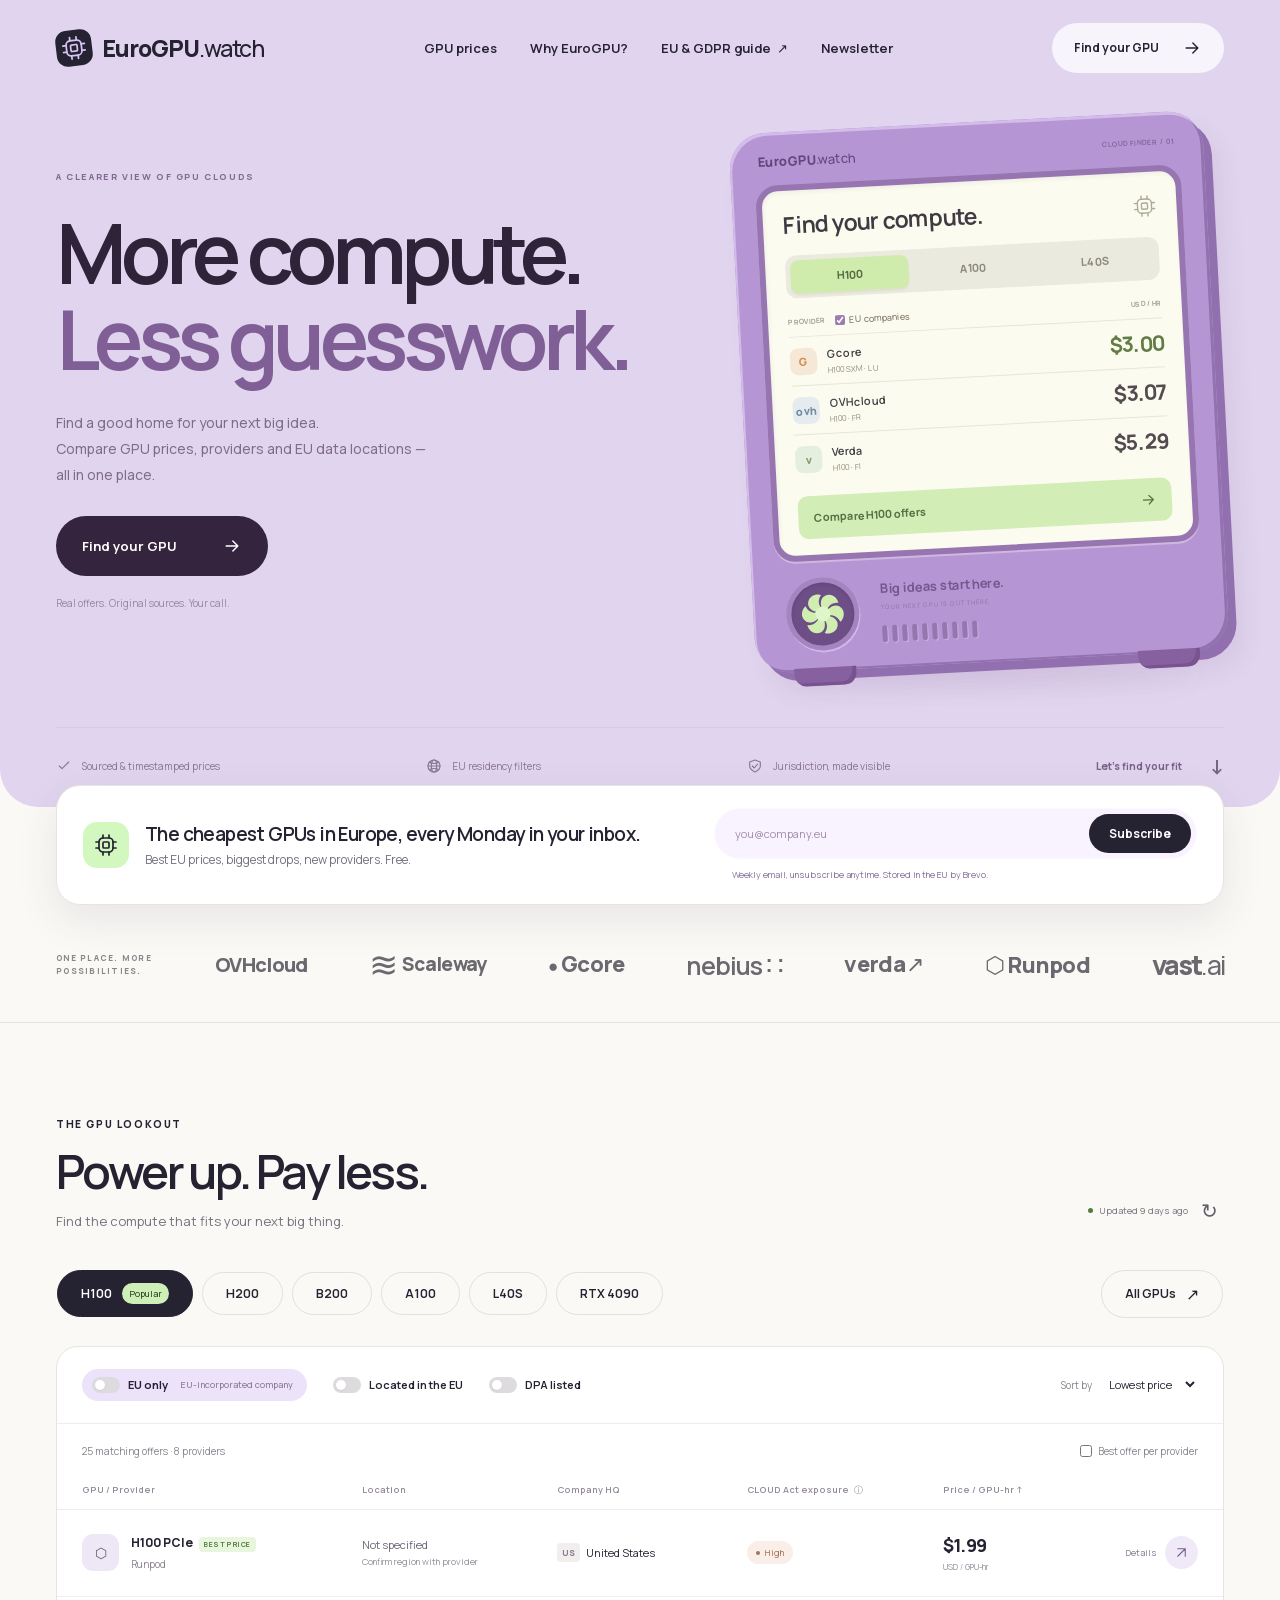
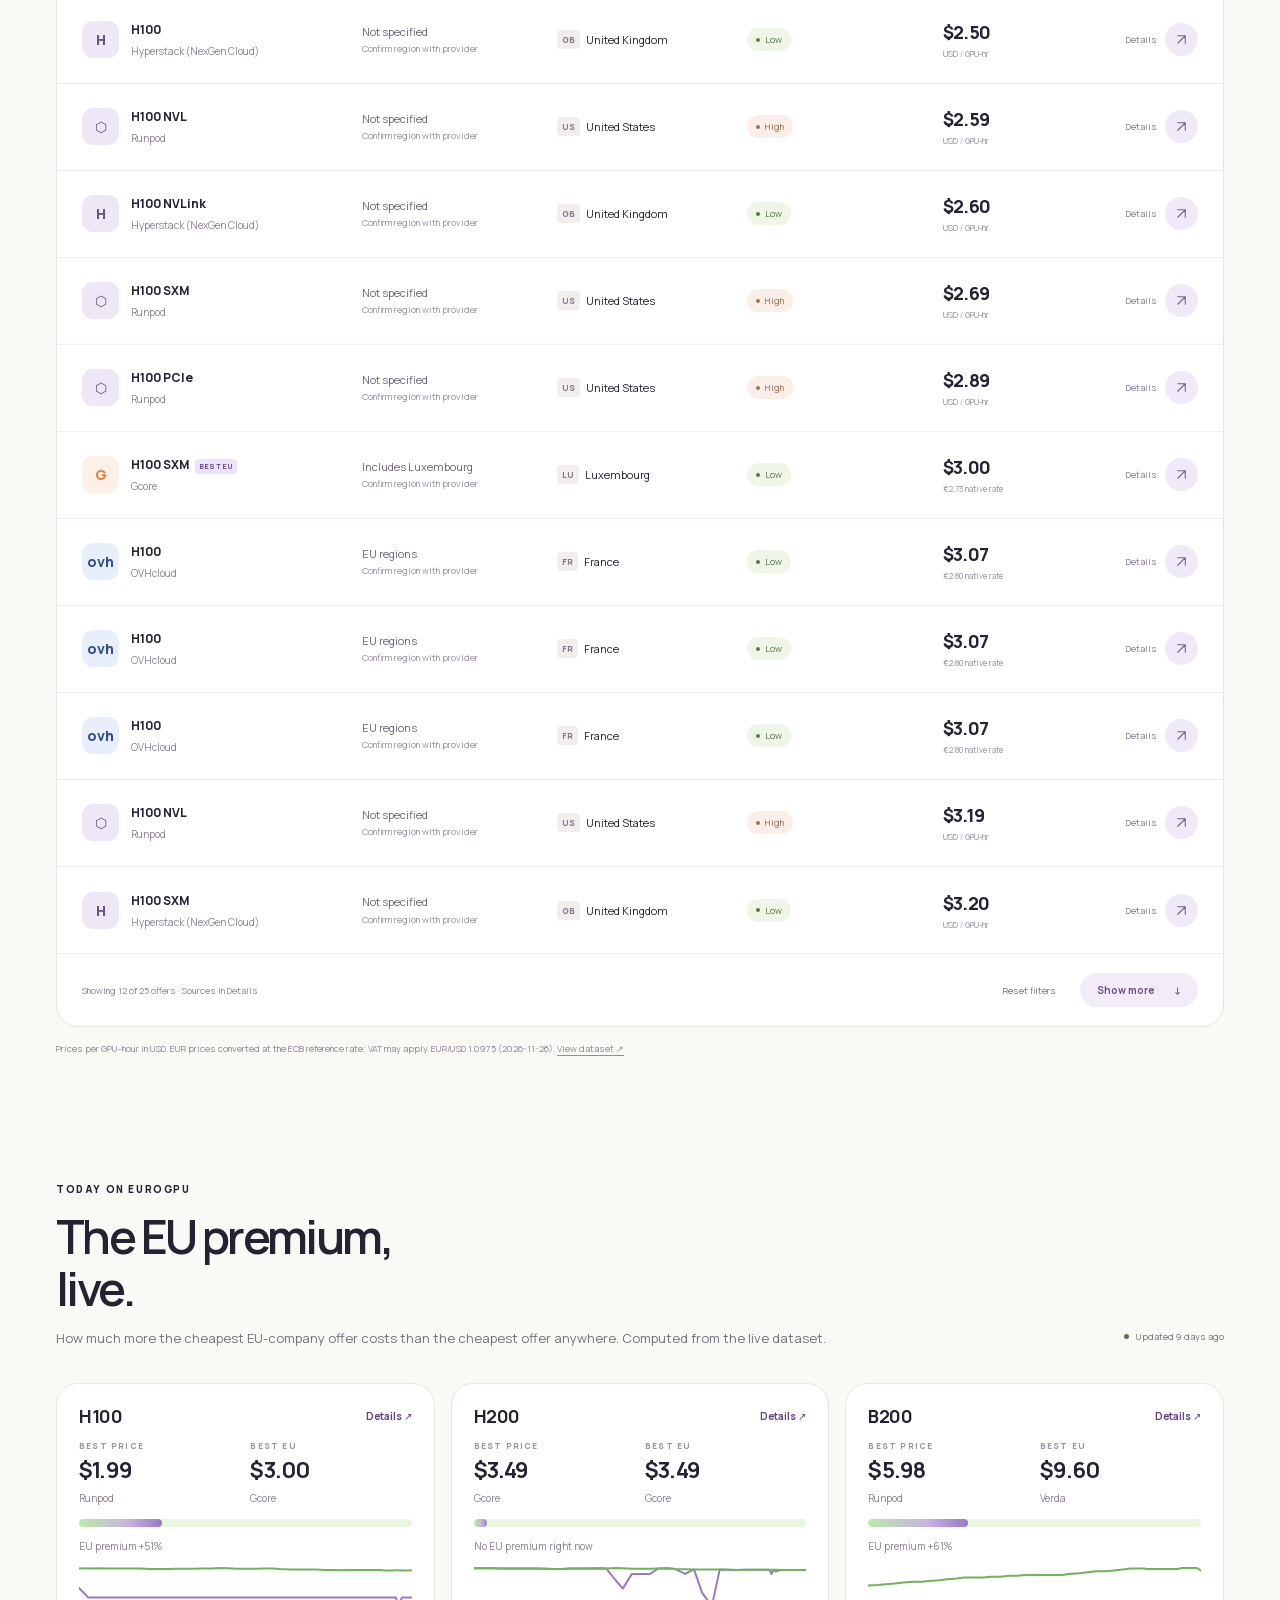
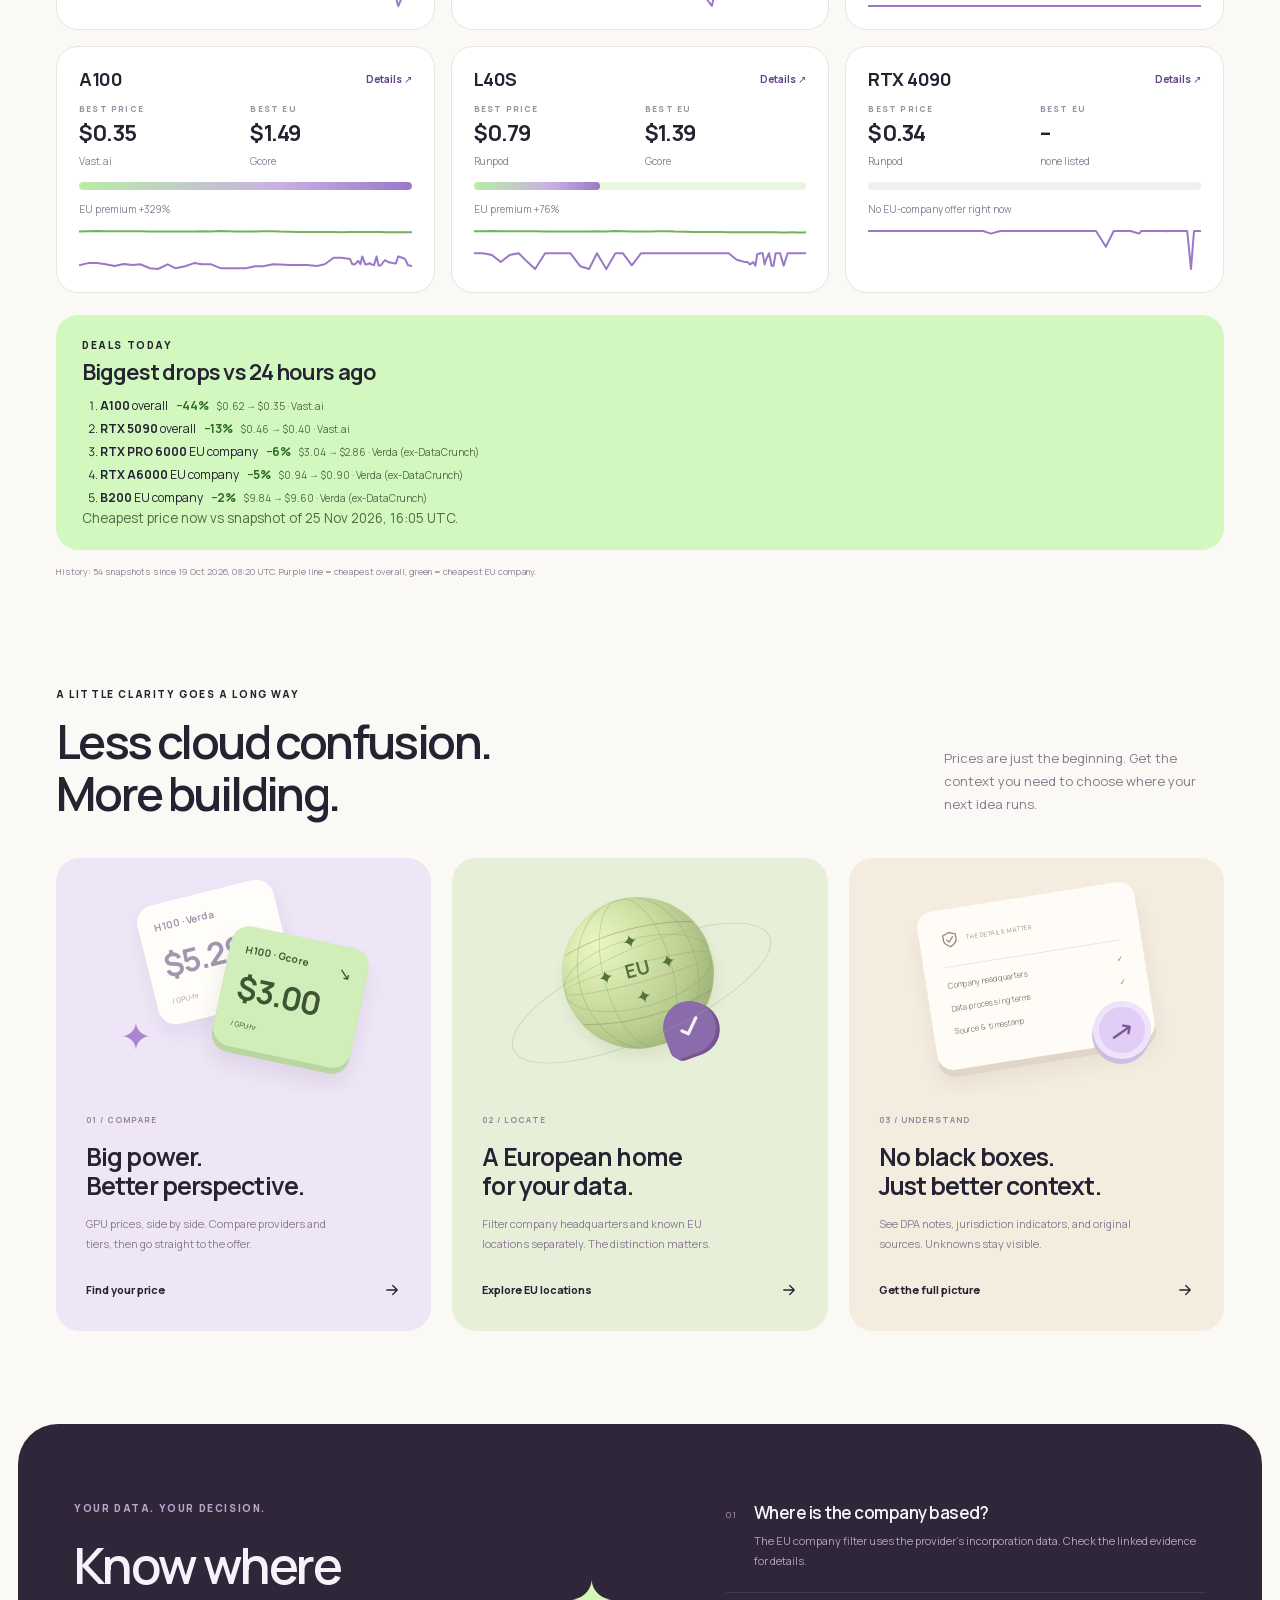
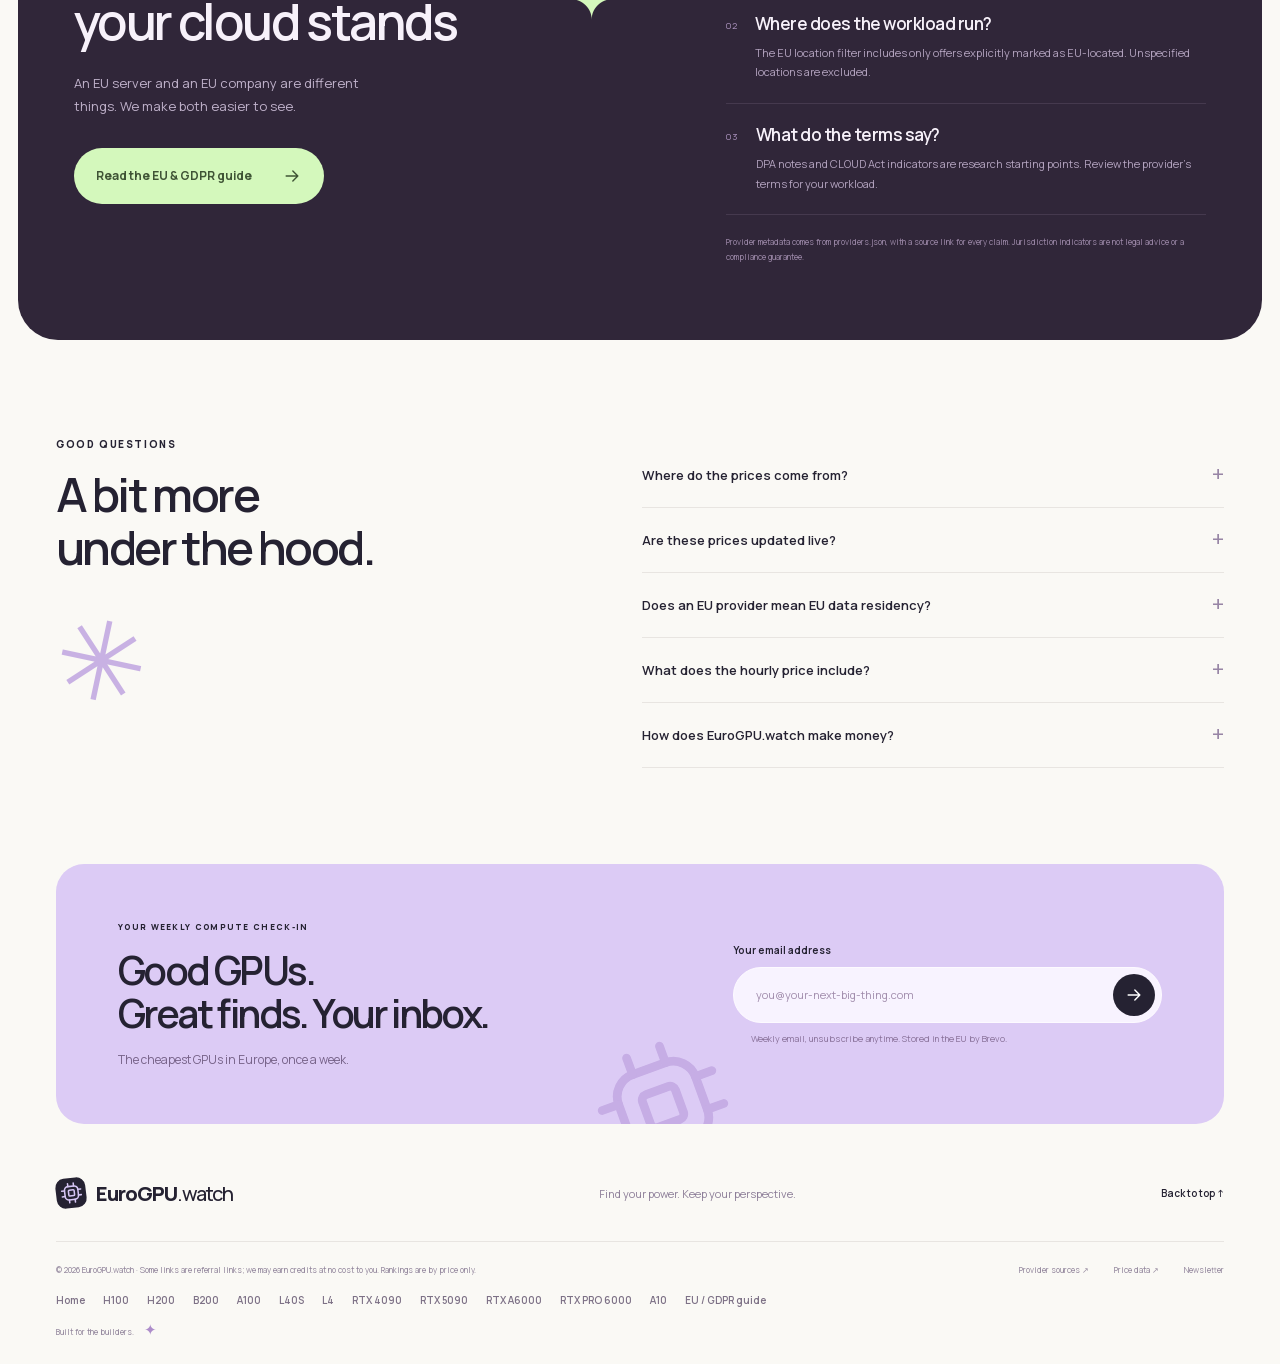
==== commit 18dfd128: "Refresh prices and pages" ====
--- a/index.html
+++ b/index.html
@@ -9,7 +9,7 @@
 <meta name="description" content="Live H100, A100, L40S, RTX 4090 rental prices from EU and US GPU clouds, filterable by EU incorporation, DPA and CLOUD Act exposure. Every price sourced and timestamped.">
 <link rel="canonical" href="https://paubuilds.github.io/eurogpu-watch/">
 <meta property="og:type" content="website"><meta property="og:site_name" content="EuroGPU.watch"><meta property="og:title" content="EuroGPU.watch – live GPU prices with EU data residency, GDPR &amp; CLOUD Act filter"><meta property="og:description" content="Live H100, A100, L40S, RTX 4090 rental prices from EU and US GPU clouds, filterable by EU incorporation, DPA and CLOUD Act exposure. Every price sourced and timestamped."><meta property="og:url" content="https://paubuilds.github.io/eurogpu-watch/"><meta name="twitter:card" content="summary">
-<script type="application/ld+json">{"@context": "https://schema.org", "@type": "Dataset", "name": "EuroGPU.watch GPU rental prices", "description": "Live GPU rental prices with EU residency metadata", "url": "https://paubuilds.github.io/eurogpu-watch/", "dateModified": "2026-11-26T08:43:23+00:00", "creator": {"@type": "Organization", "name": "EuroGPU.watch", "url": "https://paubuilds.github.io/eurogpu-watch/"}, "isAccessibleForFree": true, "distribution": [{"@type": "DataDownload", "encodingFormat": "application/json", "contentUrl": "https://paubuilds.github.io/eurogpu-watch/data/prices.json"}], "variableMeasured": "GPU rental price per GPU-hour (USD; EUR converted at ECB reference rate)"}</script>
+<script type="application/ld+json">{"@context": "https://schema.org", "@type": "Dataset", "name": "EuroGPU.watch GPU rental prices", "description": "Live GPU rental prices with EU residency metadata", "url": "https://paubuilds.github.io/eurogpu-watch/", "dateModified": "2026-11-26T18:39:17+00:00", "creator": {"@type": "Organization", "name": "EuroGPU.watch", "url": "https://paubuilds.github.io/eurogpu-watch/"}, "isAccessibleForFree": true, "distribution": [{"@type": "DataDownload", "encodingFormat": "application/json", "contentUrl": "https://paubuilds.github.io/eurogpu-watch/data/prices.json"}], "variableMeasured": "GPU rental price per GPU-hour (USD; EUR converted at ECB reference rate)"}</script>
 <!--/SEO-->
   <link rel="icon" type="image/svg+xml" href="assets/favicon.svg">
   <link rel="stylesheet" href="assets/style.css">
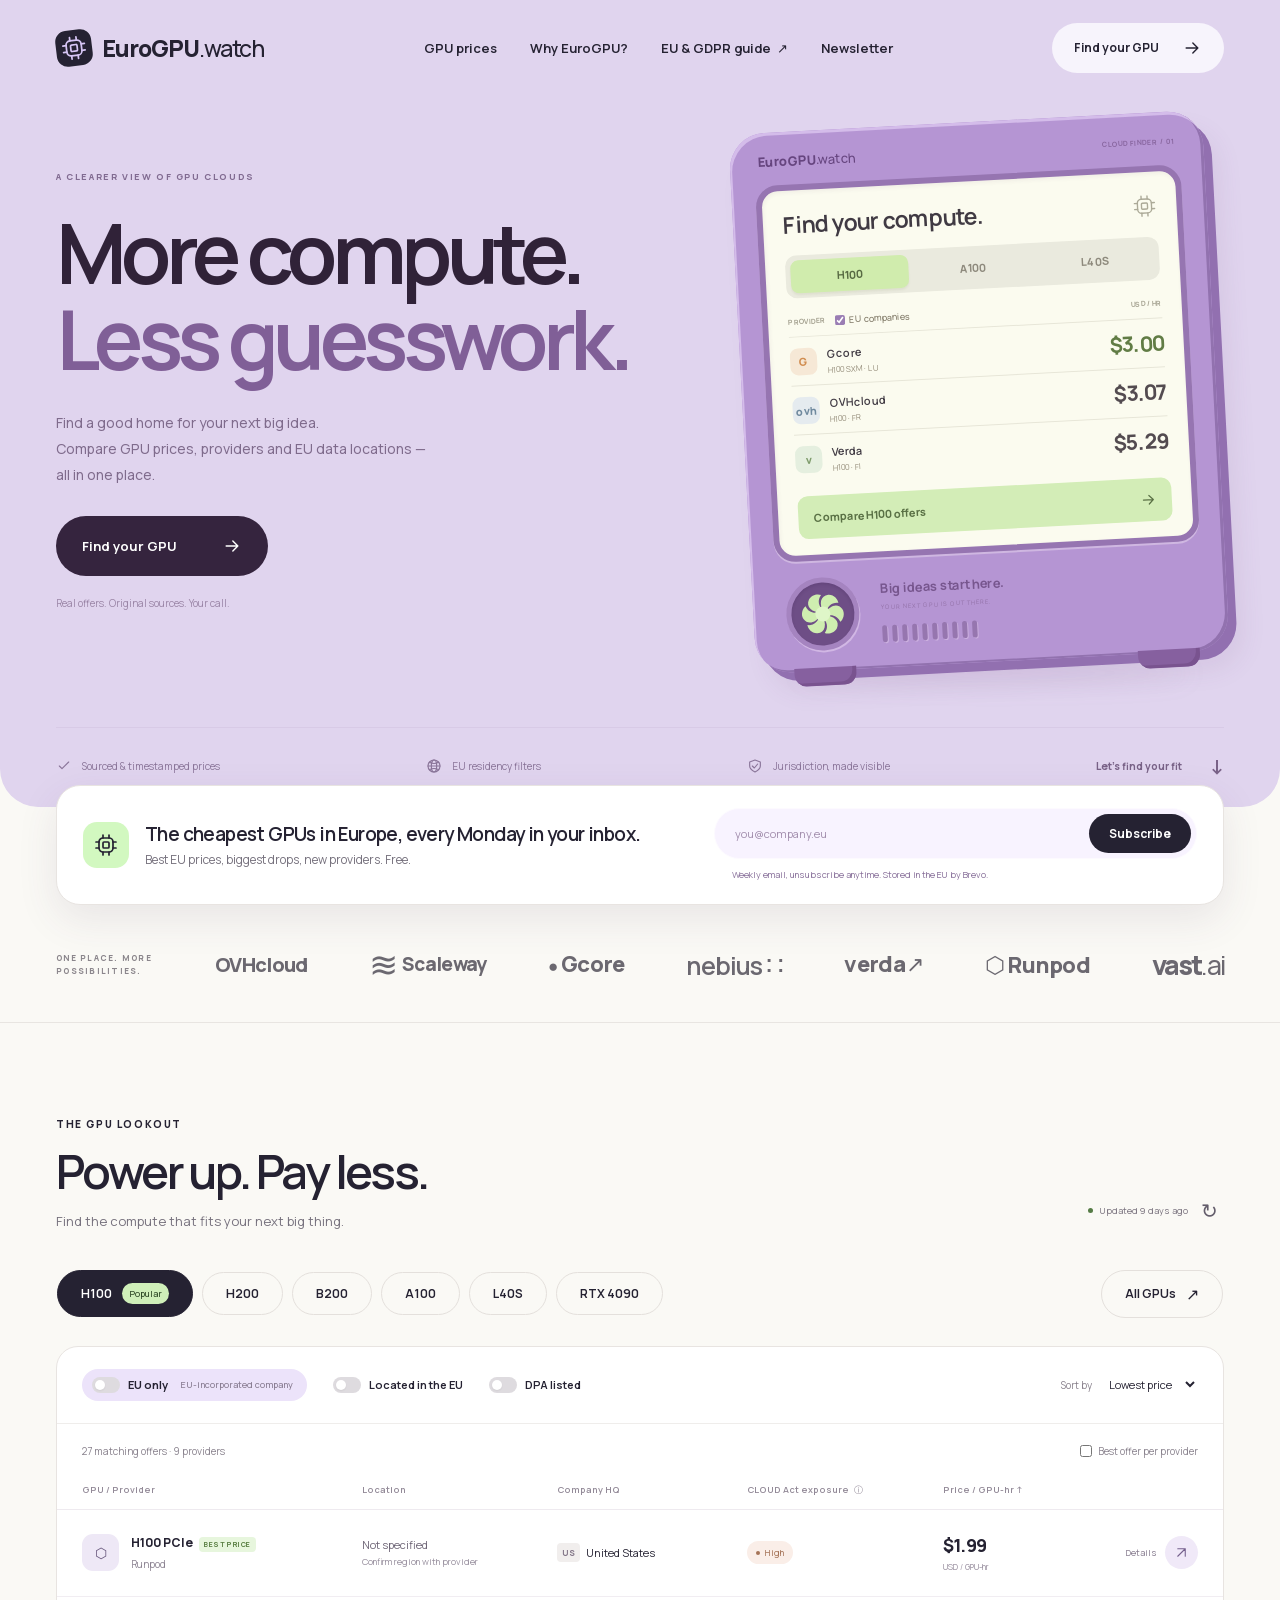
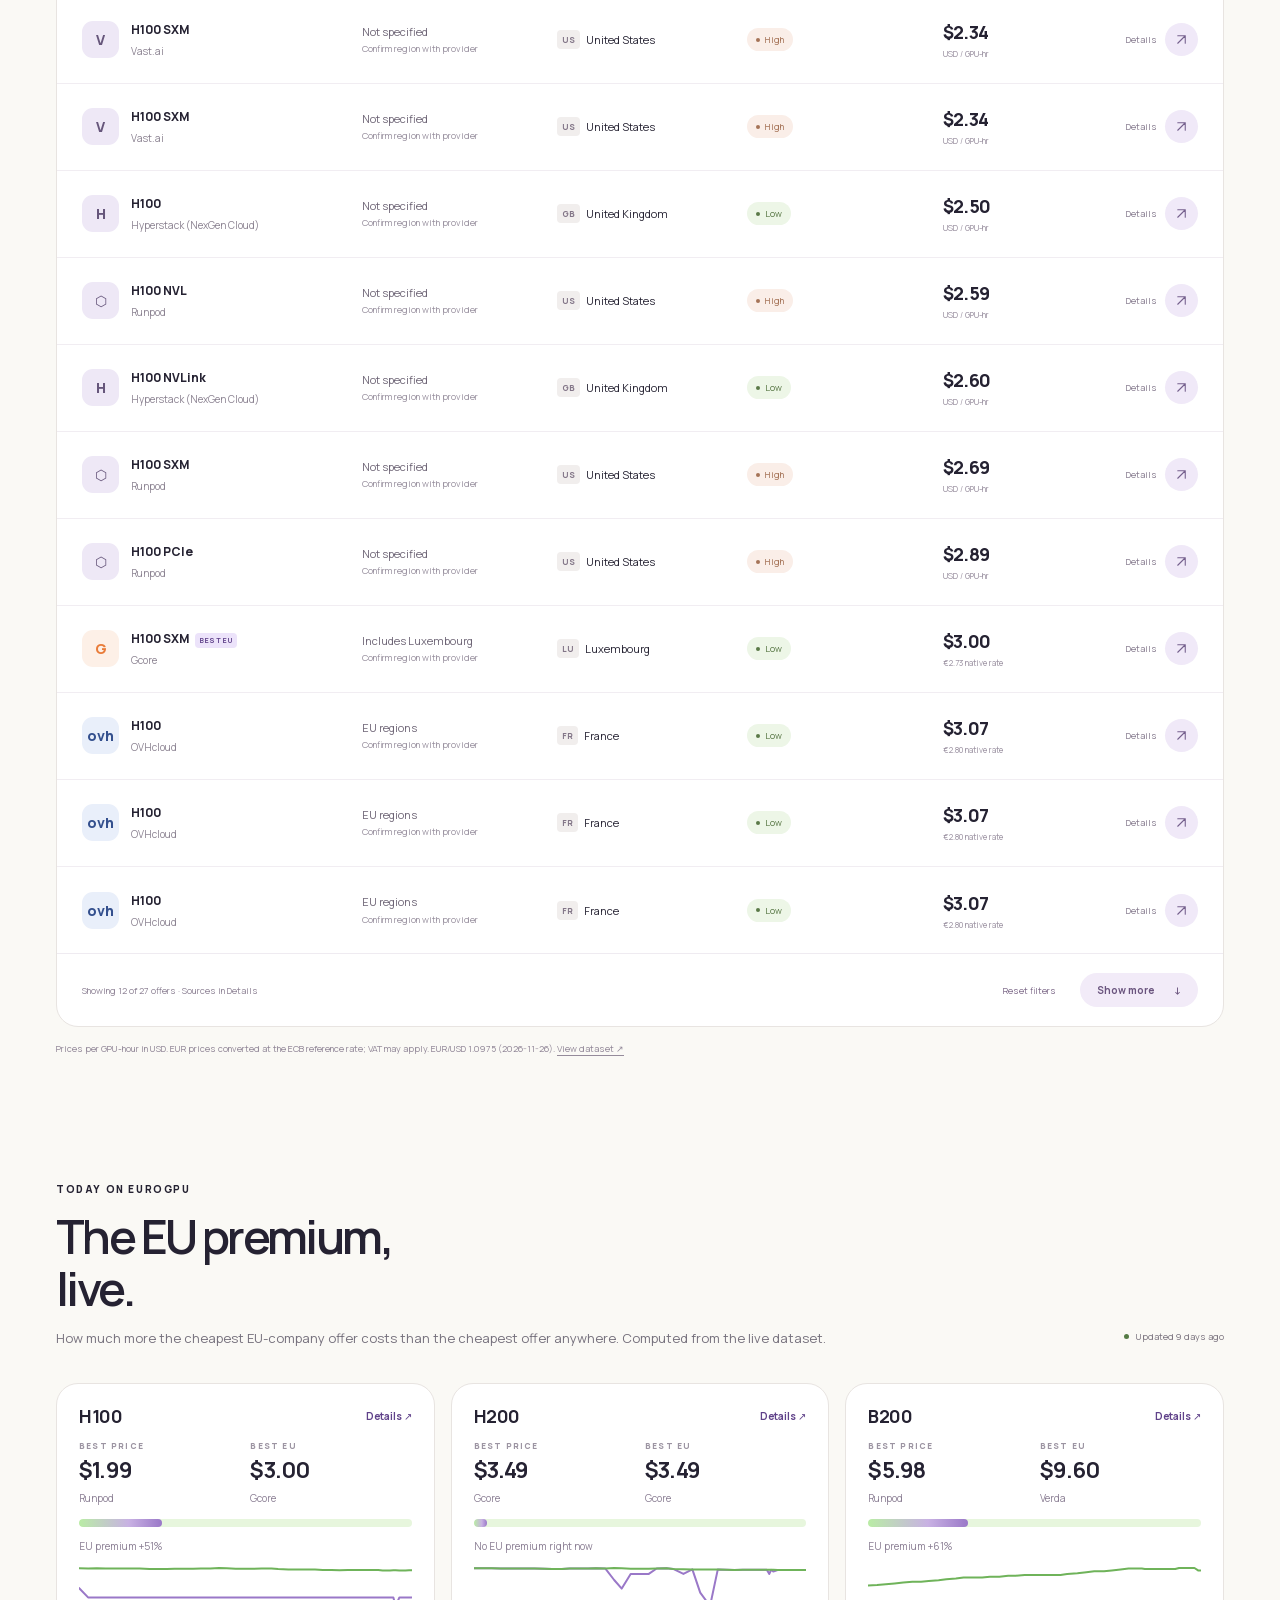
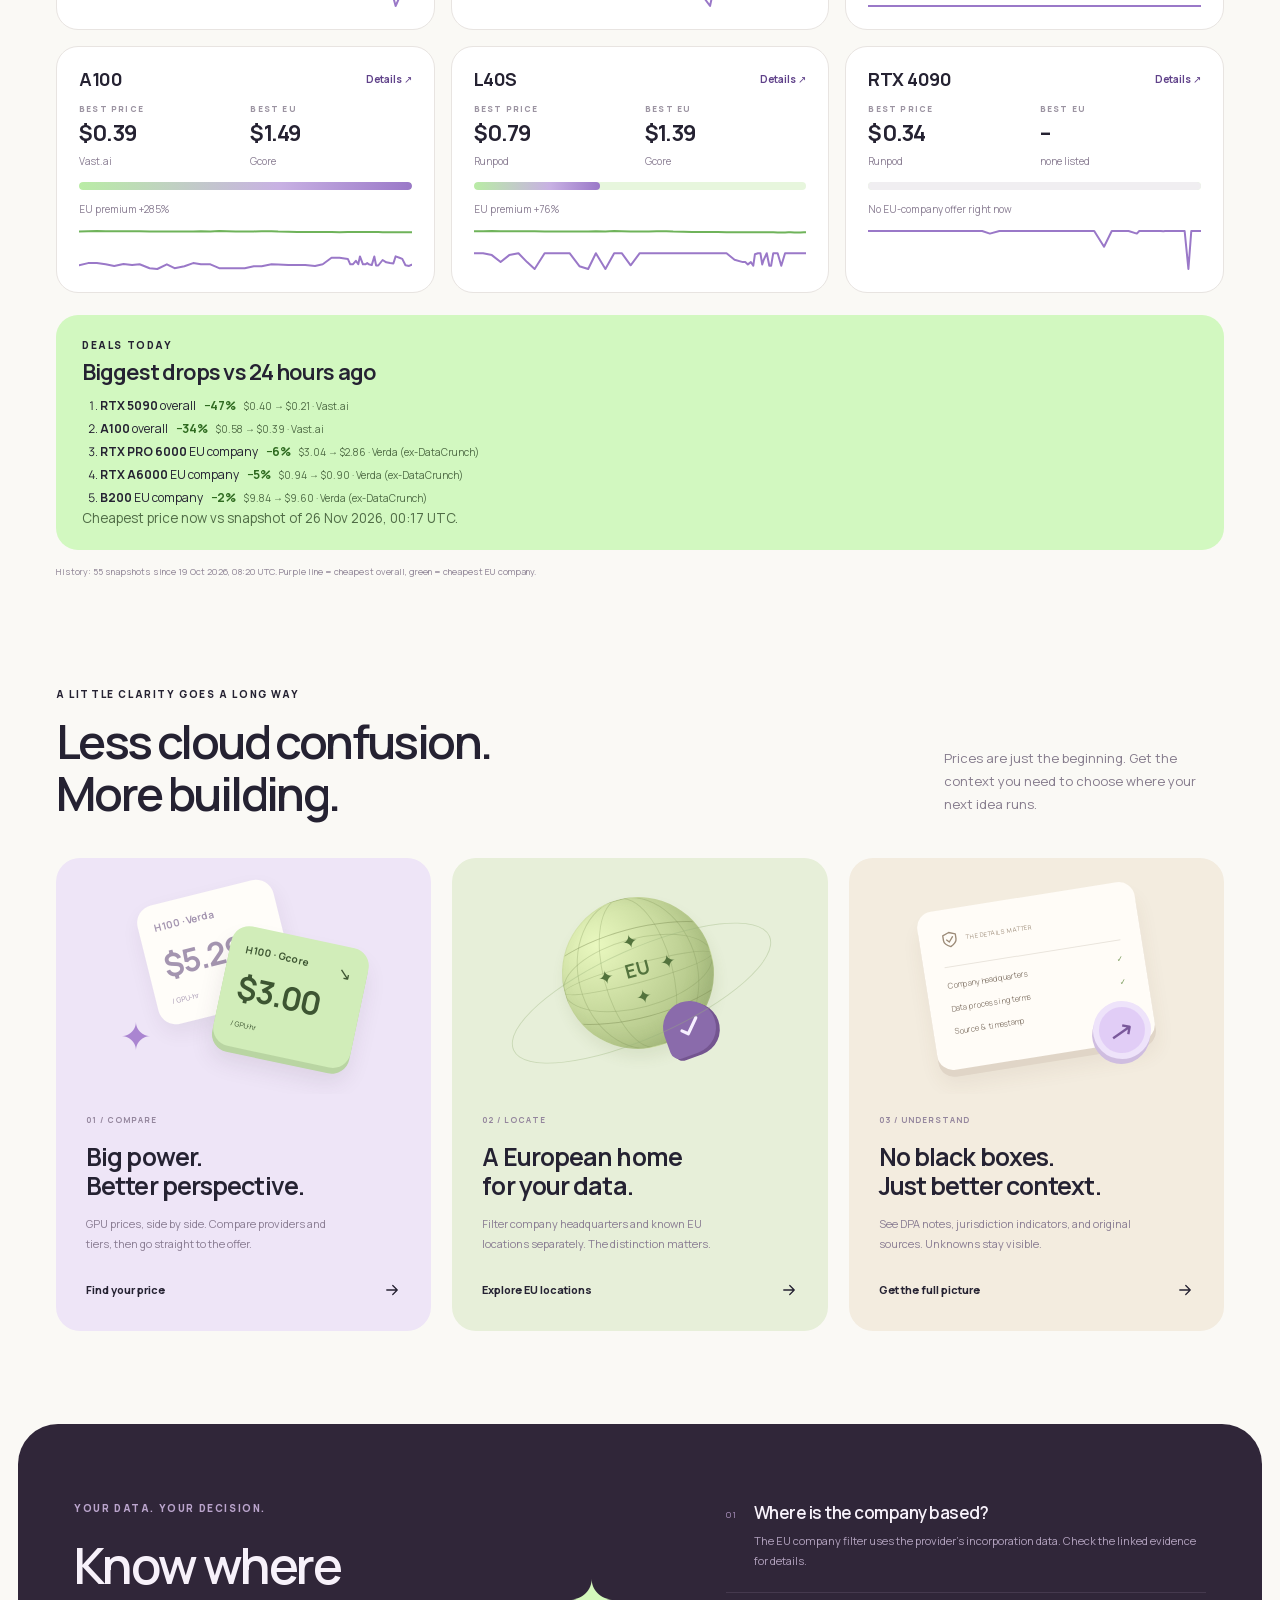
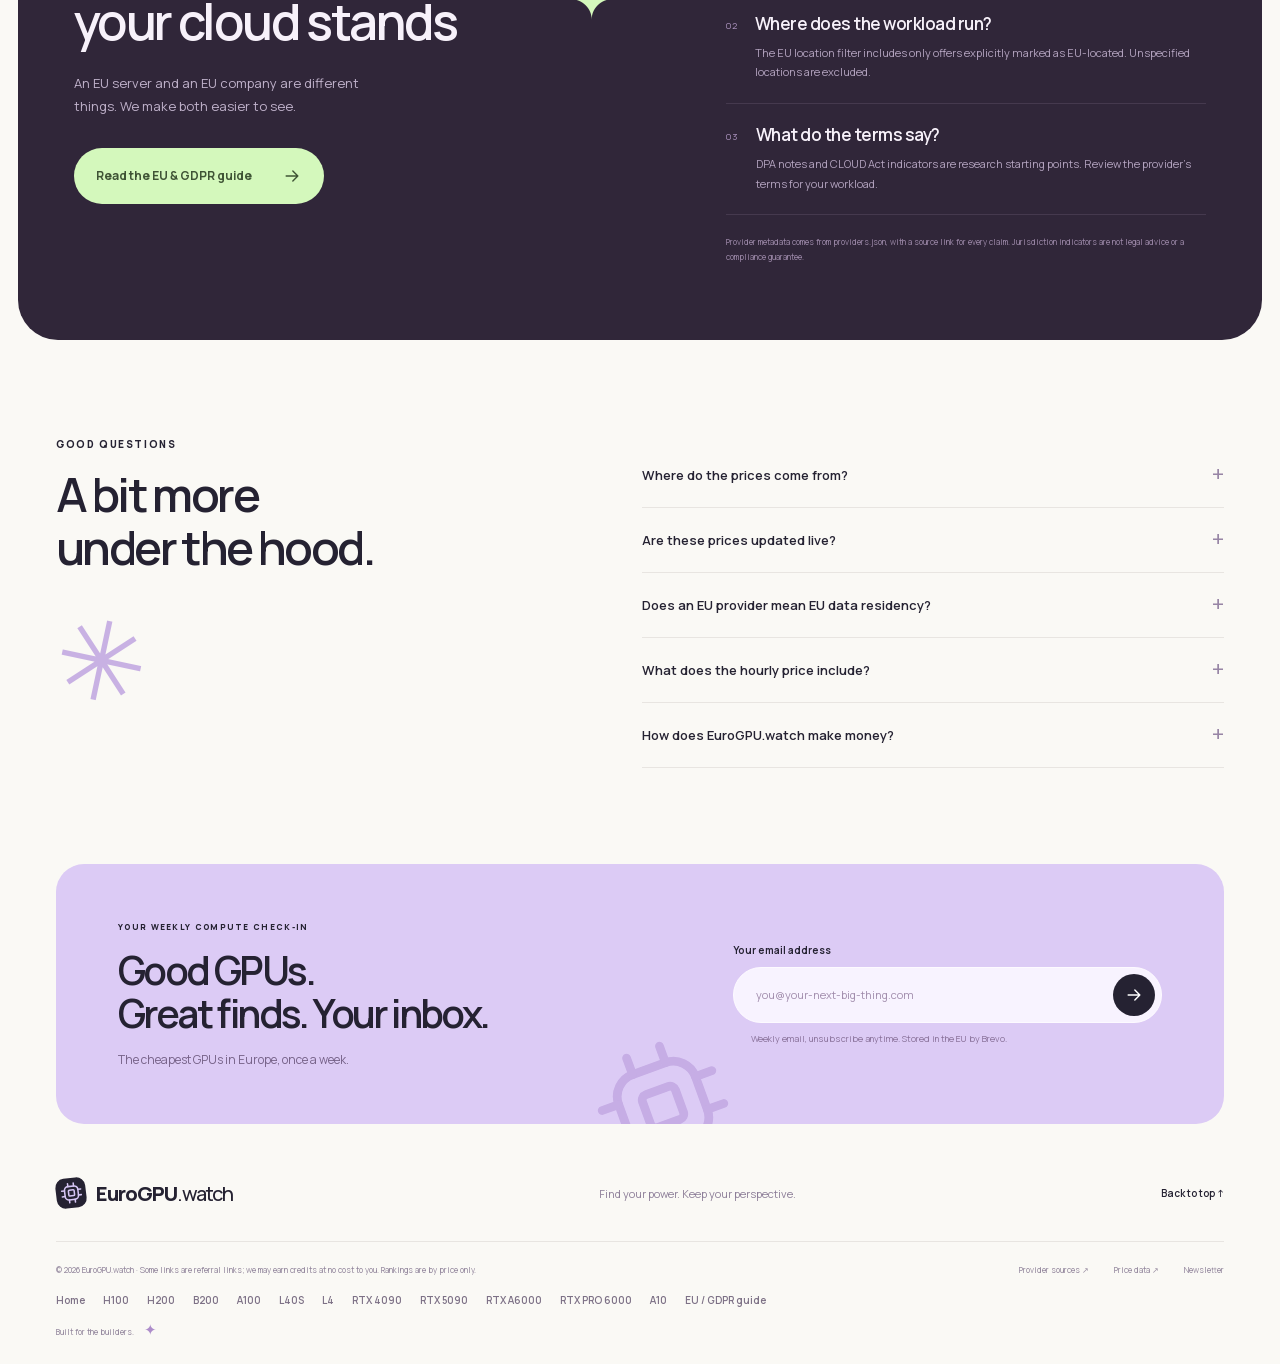
==== commit 36068d66: "Refresh prices and pages" ====
--- a/index.html
+++ b/index.html
@@ -9,7 +9,7 @@
 <meta name="description" content="Live H100, A100, L40S, RTX 4090 rental prices from EU and US GPU clouds, filterable by EU incorporation, DPA and CLOUD Act exposure. Every price sourced and timestamped.">
 <link rel="canonical" href="https://paubuilds.github.io/eurogpu-watch/">
 <meta property="og:type" content="website"><meta property="og:site_name" content="EuroGPU.watch"><meta property="og:title" content="EuroGPU.watch – live GPU prices with EU data residency, GDPR &amp; CLOUD Act filter"><meta property="og:description" content="Live H100, A100, L40S, RTX 4090 rental prices from EU and US GPU clouds, filterable by EU incorporation, DPA and CLOUD Act exposure. Every price sourced and timestamped."><meta property="og:url" content="https://paubuilds.github.io/eurogpu-watch/"><meta name="twitter:card" content="summary">
-<script type="application/ld+json">{"@context": "https://schema.org", "@type": "Dataset", "name": "EuroGPU.watch GPU rental prices", "description": "Live GPU rental prices with EU residency metadata", "url": "https://paubuilds.github.io/eurogpu-watch/", "dateModified": "2026-11-26T18:39:17+00:00", "creator": {"@type": "Organization", "name": "EuroGPU.watch", "url": "https://paubuilds.github.io/eurogpu-watch/"}, "isAccessibleForFree": true, "distribution": [{"@type": "DataDownload", "encodingFormat": "application/json", "contentUrl": "https://paubuilds.github.io/eurogpu-watch/data/prices.json"}], "variableMeasured": "GPU rental price per GPU-hour (USD; EUR converted at ECB reference rate)"}</script>
+<script type="application/ld+json">{"@context": "https://schema.org", "@type": "Dataset", "name": "EuroGPU.watch GPU rental prices", "description": "Live GPU rental prices with EU residency metadata", "url": "https://paubuilds.github.io/eurogpu-watch/", "dateModified": "2026-11-27T01:56:14+00:00", "creator": {"@type": "Organization", "name": "EuroGPU.watch", "url": "https://paubuilds.github.io/eurogpu-watch/"}, "isAccessibleForFree": true, "distribution": [{"@type": "DataDownload", "encodingFormat": "application/json", "contentUrl": "https://paubuilds.github.io/eurogpu-watch/data/prices.json"}], "variableMeasured": "GPU rental price per GPU-hour (USD; EUR converted at ECB reference rate)"}</script>
 <!--/SEO-->
   <link rel="icon" type="image/svg+xml" href="assets/favicon.svg">
   <link rel="stylesheet" href="assets/style.css">
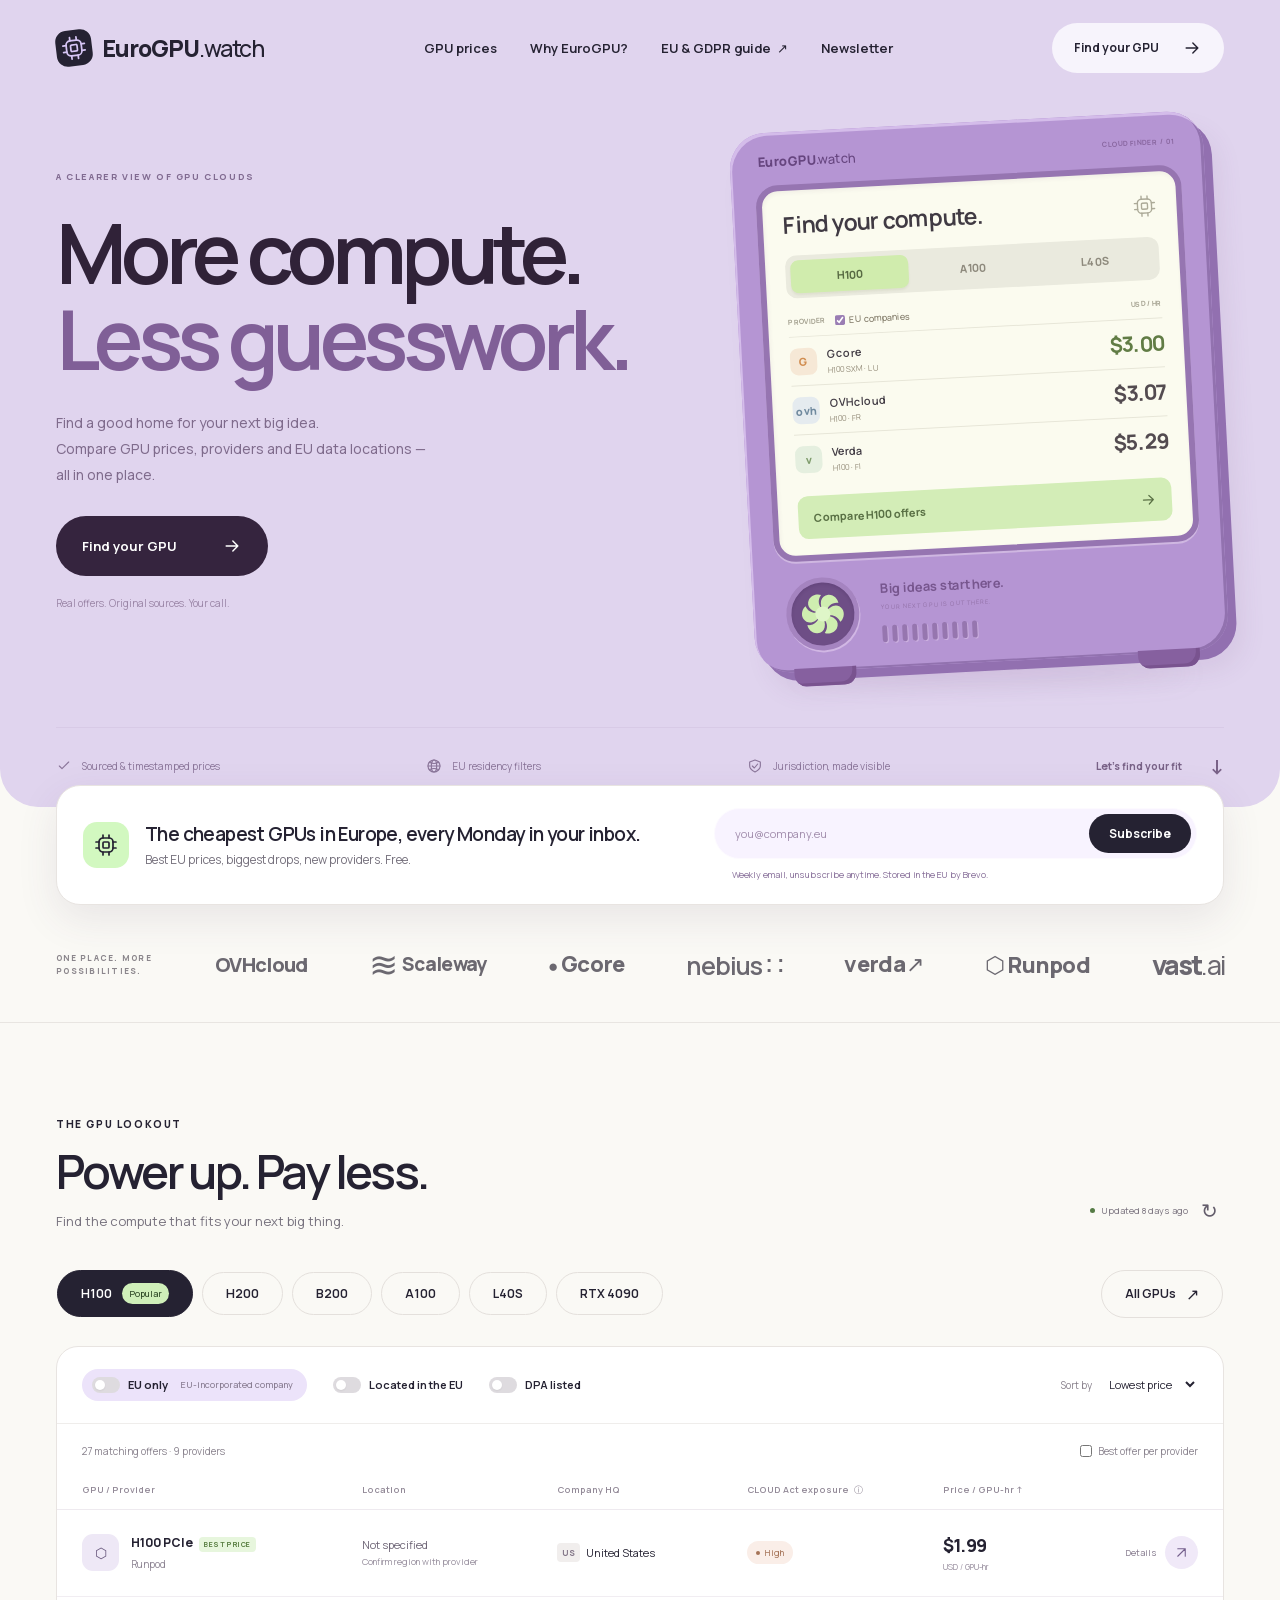
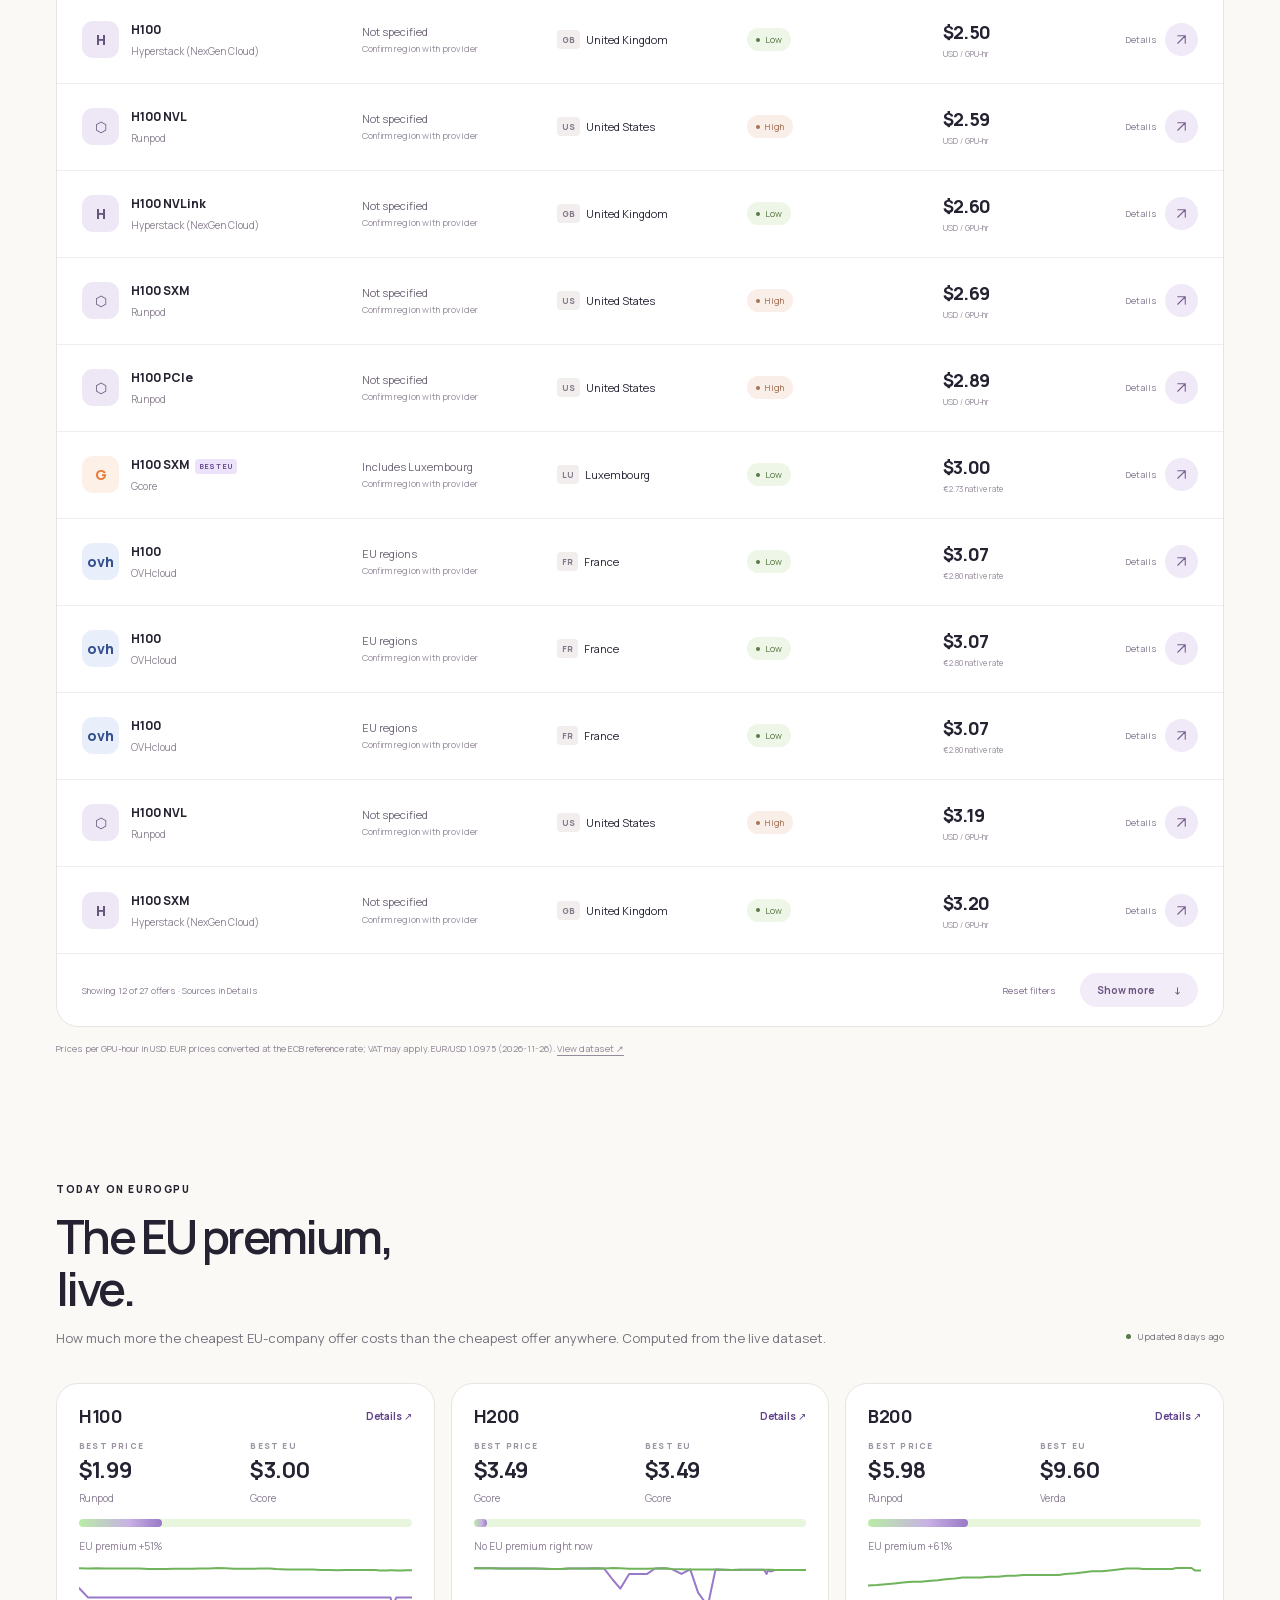
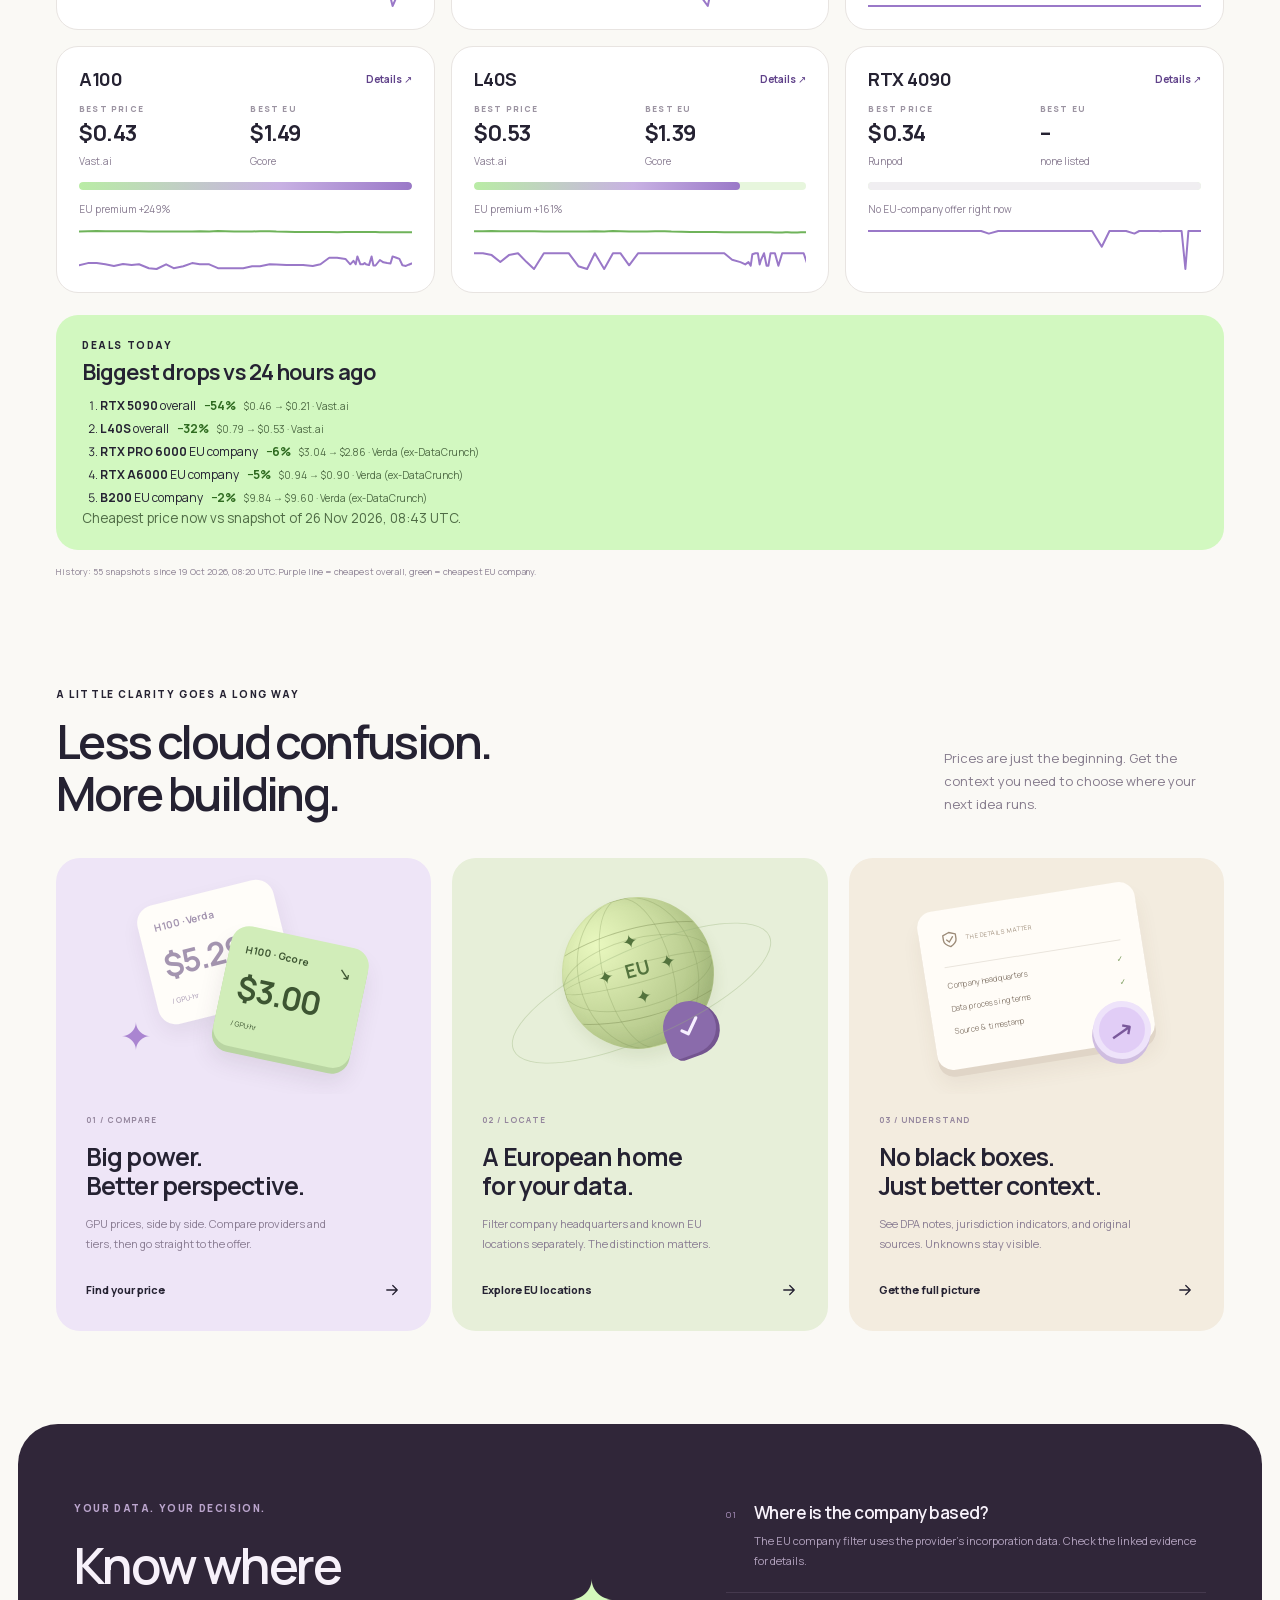
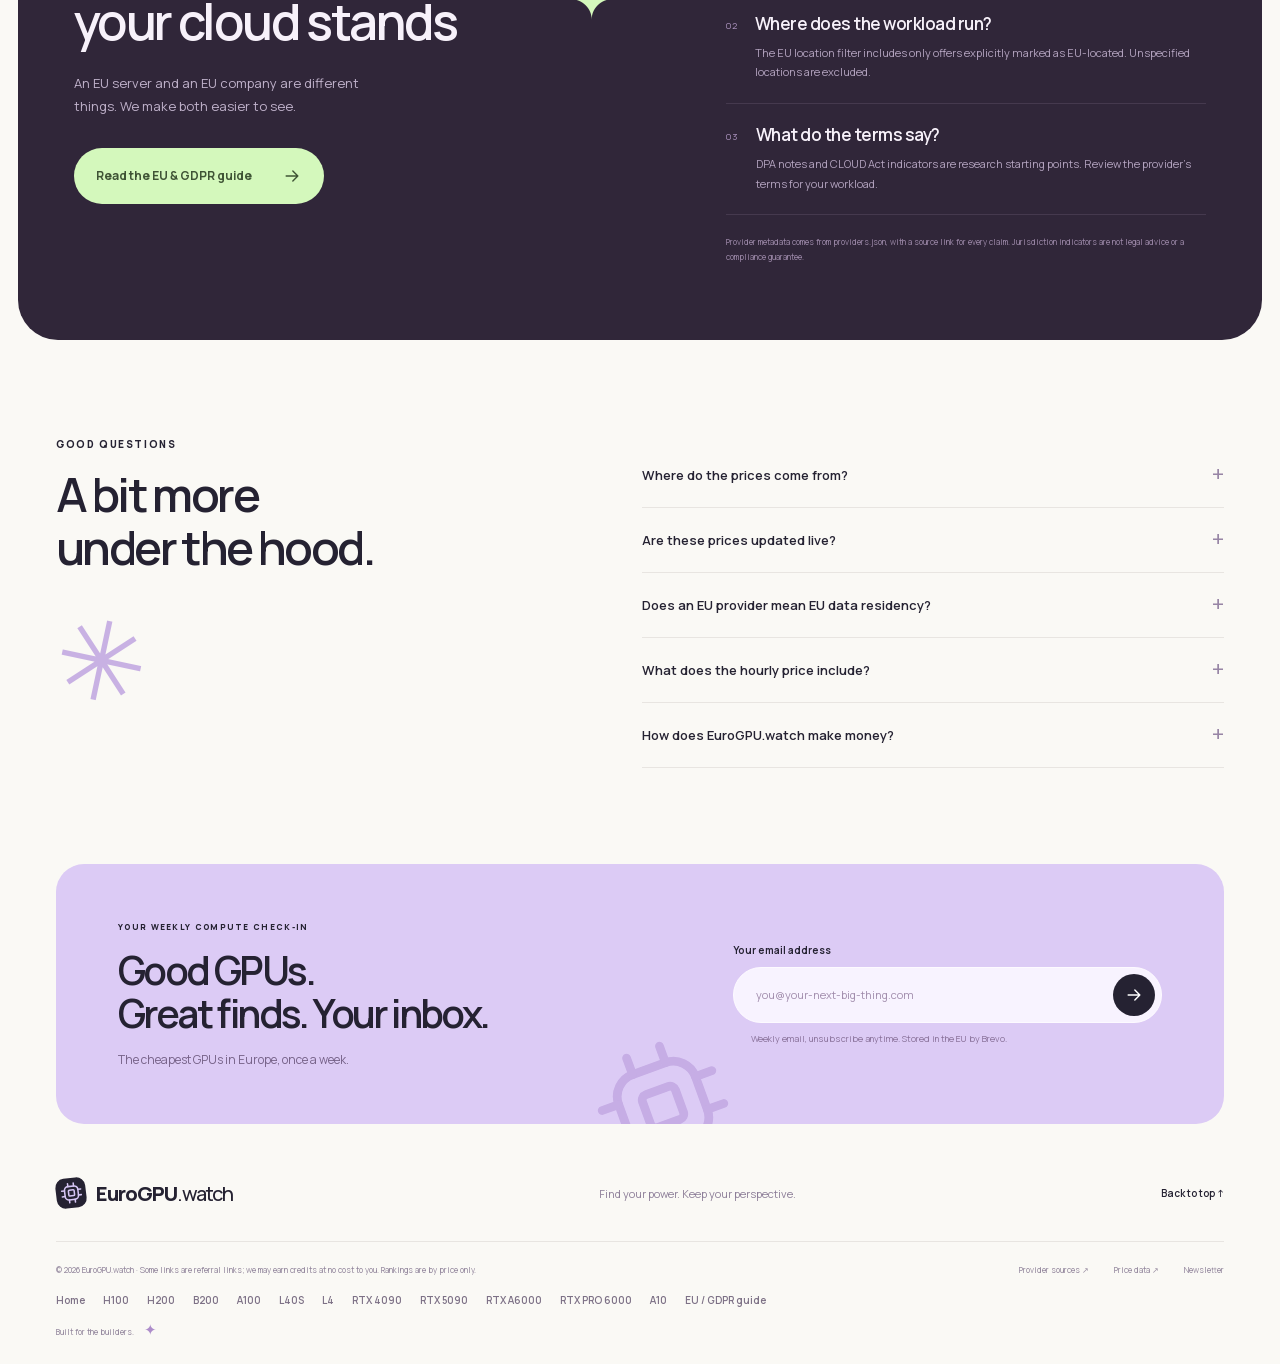
==== commit 58c23edf: "Refresh prices and pages" ====
--- a/index.html
+++ b/index.html
@@ -9,7 +9,7 @@
 <meta name="description" content="Live H100, A100, L40S, RTX 4090 rental prices from EU and US GPU clouds, filterable by EU incorporation, DPA and CLOUD Act exposure. Every price sourced and timestamped.">
 <link rel="canonical" href="https://paubuilds.github.io/eurogpu-watch/">
 <meta property="og:type" content="website"><meta property="og:site_name" content="EuroGPU.watch"><meta property="og:title" content="EuroGPU.watch – live GPU prices with EU data residency, GDPR &amp; CLOUD Act filter"><meta property="og:description" content="Live H100, A100, L40S, RTX 4090 rental prices from EU and US GPU clouds, filterable by EU incorporation, DPA and CLOUD Act exposure. Every price sourced and timestamped."><meta property="og:url" content="https://paubuilds.github.io/eurogpu-watch/"><meta name="twitter:card" content="summary">
-<script type="application/ld+json">{"@context": "https://schema.org", "@type": "Dataset", "name": "EuroGPU.watch GPU rental prices", "description": "Live GPU rental prices with EU residency metadata", "url": "https://paubuilds.github.io/eurogpu-watch/", "dateModified": "2026-11-27T01:56:14+00:00", "creator": {"@type": "Organization", "name": "EuroGPU.watch", "url": "https://paubuilds.github.io/eurogpu-watch/"}, "isAccessibleForFree": true, "distribution": [{"@type": "DataDownload", "encodingFormat": "application/json", "contentUrl": "https://paubuilds.github.io/eurogpu-watch/data/prices.json"}], "variableMeasured": "GPU rental price per GPU-hour (USD; EUR converted at ECB reference rate)"}</script>
+<script type="application/ld+json">{"@context": "https://schema.org", "@type": "Dataset", "name": "EuroGPU.watch GPU rental prices", "description": "Live GPU rental prices with EU residency metadata", "url": "https://paubuilds.github.io/eurogpu-watch/", "dateModified": "2026-11-27T10:27:56+00:00", "creator": {"@type": "Organization", "name": "EuroGPU.watch", "url": "https://paubuilds.github.io/eurogpu-watch/"}, "isAccessibleForFree": true, "distribution": [{"@type": "DataDownload", "encodingFormat": "application/json", "contentUrl": "https://paubuilds.github.io/eurogpu-watch/data/prices.json"}], "variableMeasured": "GPU rental price per GPU-hour (USD; EUR converted at ECB reference rate)"}</script>
 <!--/SEO-->
   <link rel="icon" type="image/svg+xml" href="assets/favicon.svg">
   <link rel="stylesheet" href="assets/style.css">
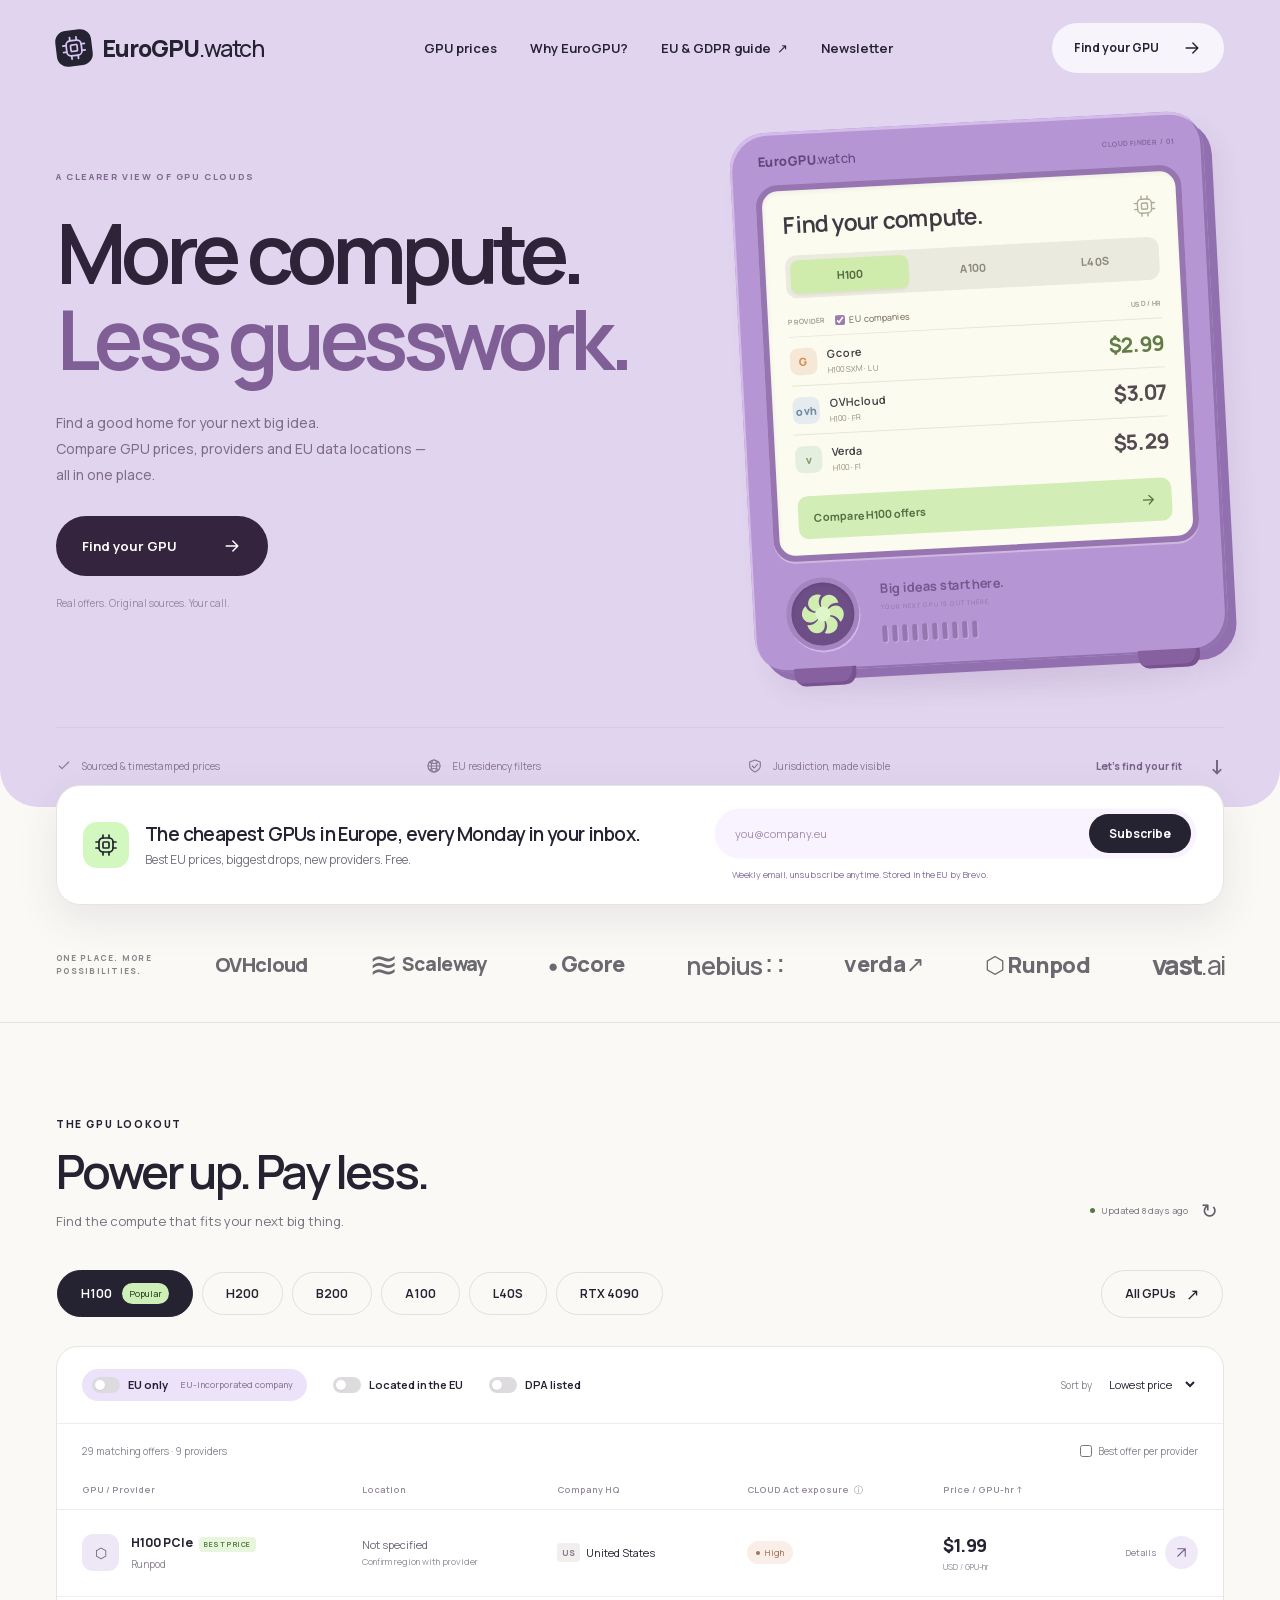
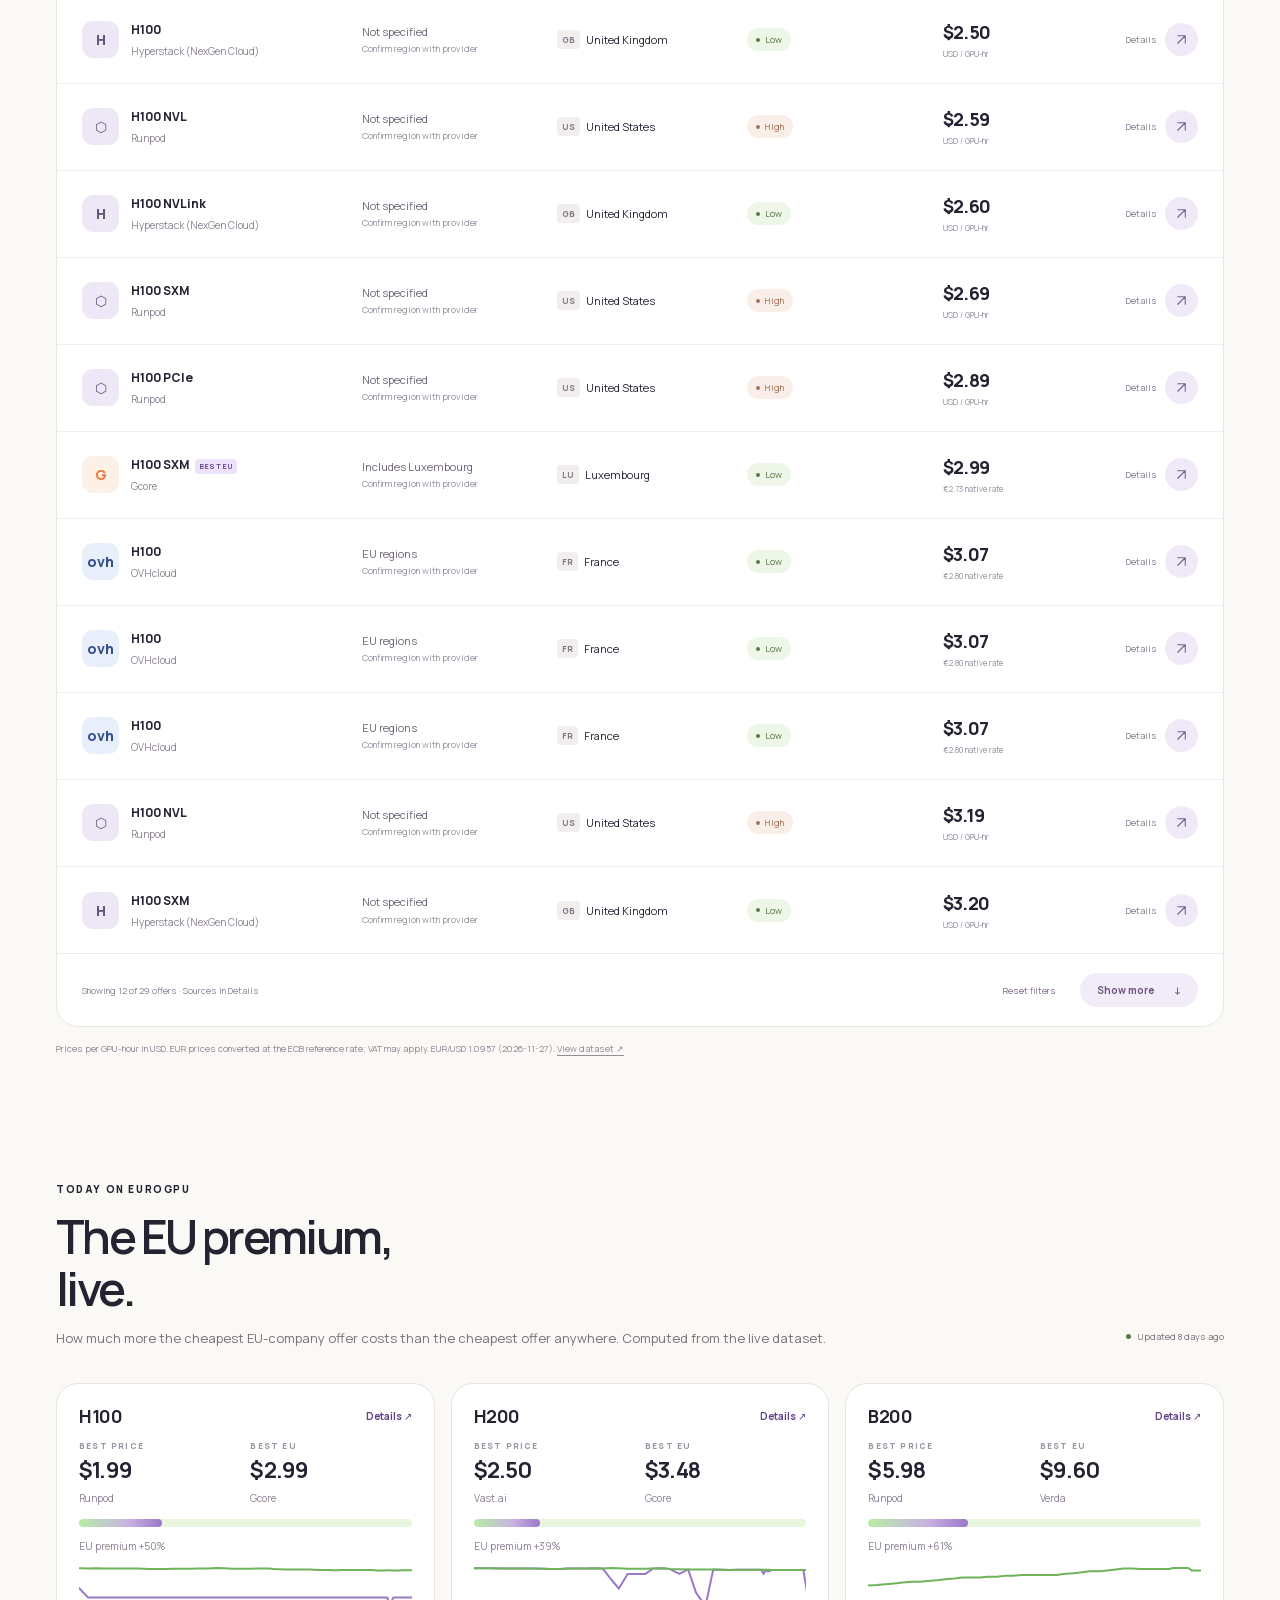
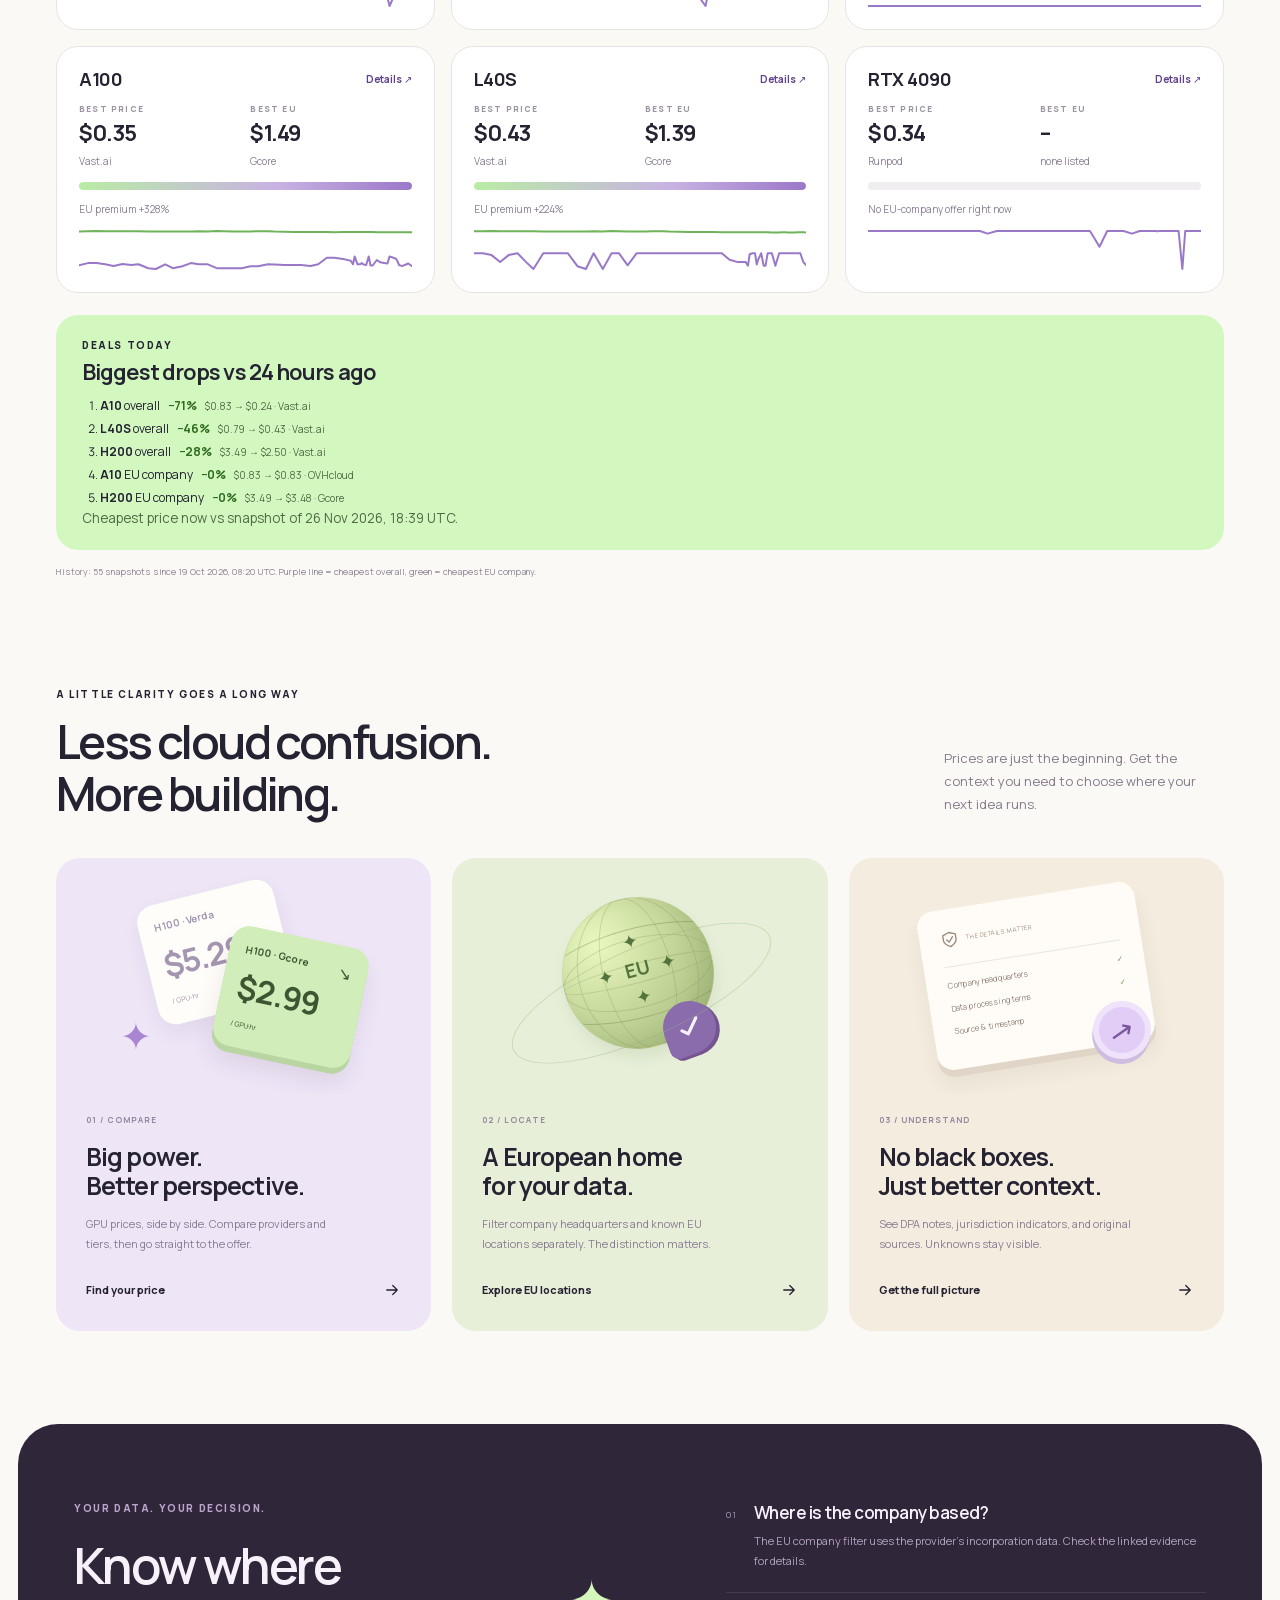
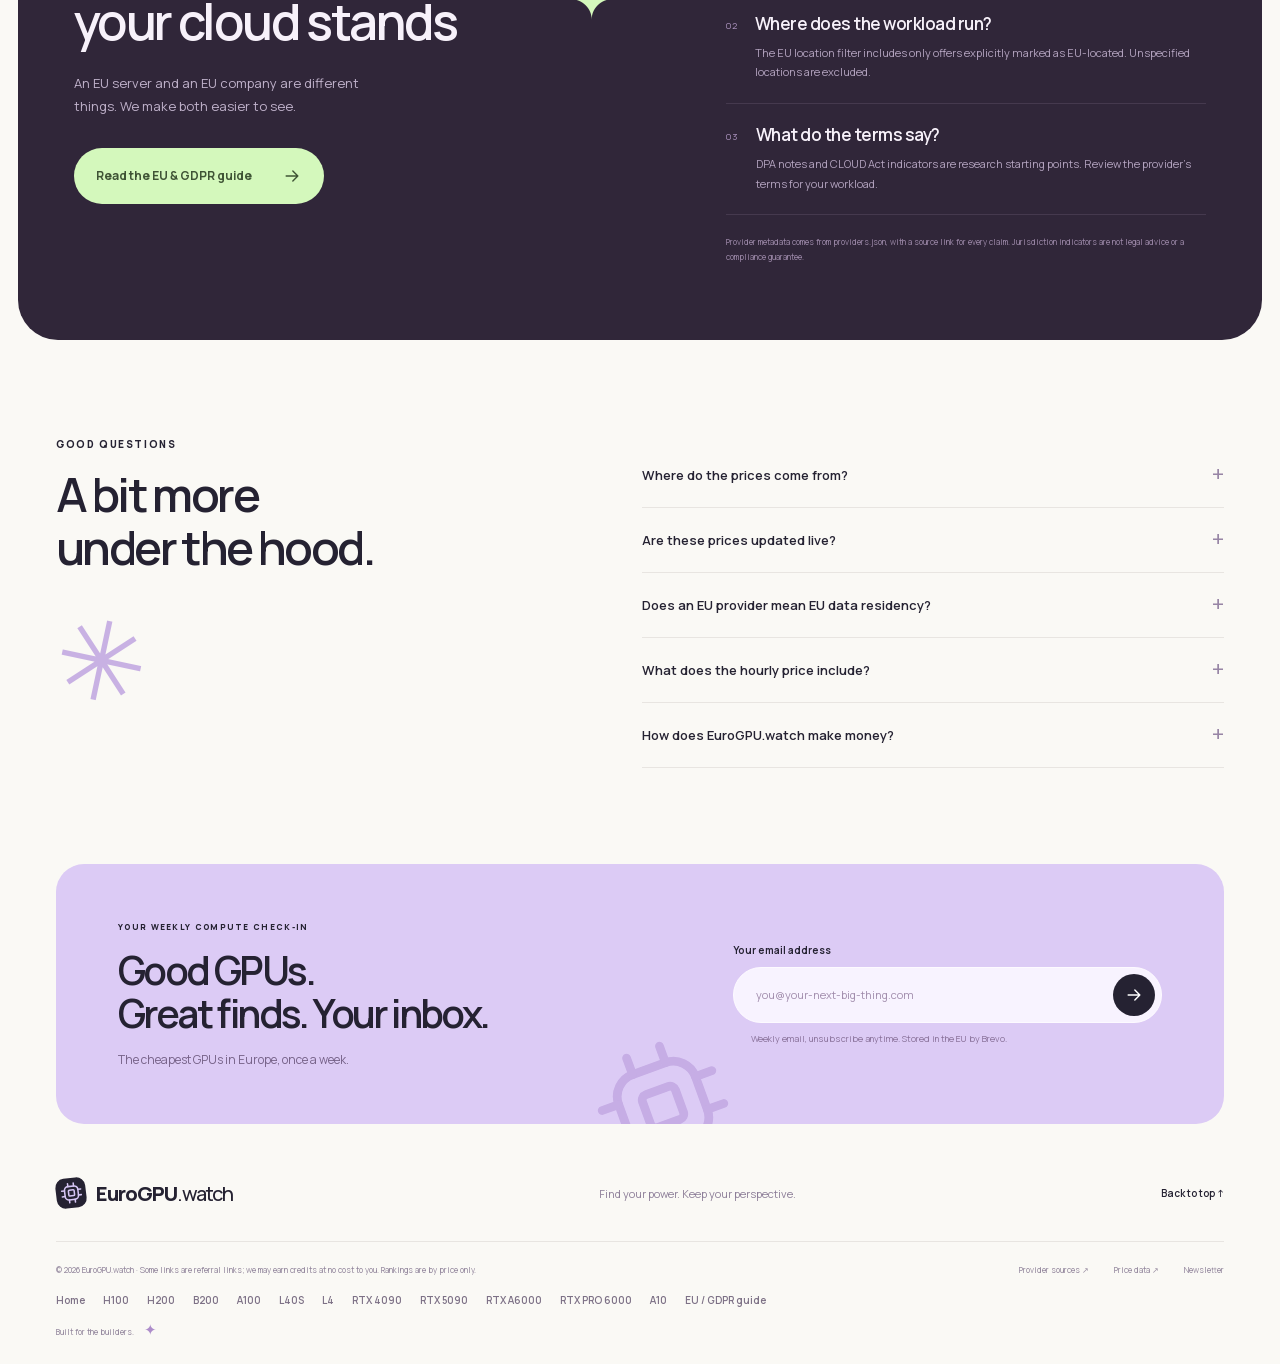
==== commit e52e0cd1: "Refresh prices and pages" ====
--- a/index.html
+++ b/index.html
@@ -9,7 +9,7 @@
 <meta name="description" content="Live H100, A100, L40S, RTX 4090 rental prices from EU and US GPU clouds, filterable by EU incorporation, DPA and CLOUD Act exposure. Every price sourced and timestamped.">
 <link rel="canonical" href="https://paubuilds.github.io/eurogpu-watch/">
 <meta property="og:type" content="website"><meta property="og:site_name" content="EuroGPU.watch"><meta property="og:title" content="EuroGPU.watch – live GPU prices with EU data residency, GDPR &amp; CLOUD Act filter"><meta property="og:description" content="Live H100, A100, L40S, RTX 4090 rental prices from EU and US GPU clouds, filterable by EU incorporation, DPA and CLOUD Act exposure. Every price sourced and timestamped."><meta property="og:url" content="https://paubuilds.github.io/eurogpu-watch/"><meta name="twitter:card" content="summary">
-<script type="application/ld+json">{"@context": "https://schema.org", "@type": "Dataset", "name": "EuroGPU.watch GPU rental prices", "description": "Live GPU rental prices with EU residency metadata", "url": "https://paubuilds.github.io/eurogpu-watch/", "dateModified": "2026-11-27T10:27:56+00:00", "creator": {"@type": "Organization", "name": "EuroGPU.watch", "url": "https://paubuilds.github.io/eurogpu-watch/"}, "isAccessibleForFree": true, "distribution": [{"@type": "DataDownload", "encodingFormat": "application/json", "contentUrl": "https://paubuilds.github.io/eurogpu-watch/data/prices.json"}], "variableMeasured": "GPU rental price per GPU-hour (USD; EUR converted at ECB reference rate)"}</script>
+<script type="application/ld+json">{"@context": "https://schema.org", "@type": "Dataset", "name": "EuroGPU.watch GPU rental prices", "description": "Live GPU rental prices with EU residency metadata", "url": "https://paubuilds.github.io/eurogpu-watch/", "dateModified": "2026-11-27T19:35:45+00:00", "creator": {"@type": "Organization", "name": "EuroGPU.watch", "url": "https://paubuilds.github.io/eurogpu-watch/"}, "isAccessibleForFree": true, "distribution": [{"@type": "DataDownload", "encodingFormat": "application/json", "contentUrl": "https://paubuilds.github.io/eurogpu-watch/data/prices.json"}], "variableMeasured": "GPU rental price per GPU-hour (USD; EUR converted at ECB reference rate)"}</script>
 <!--/SEO-->
   <link rel="icon" type="image/svg+xml" href="assets/favicon.svg">
   <link rel="stylesheet" href="assets/style.css">
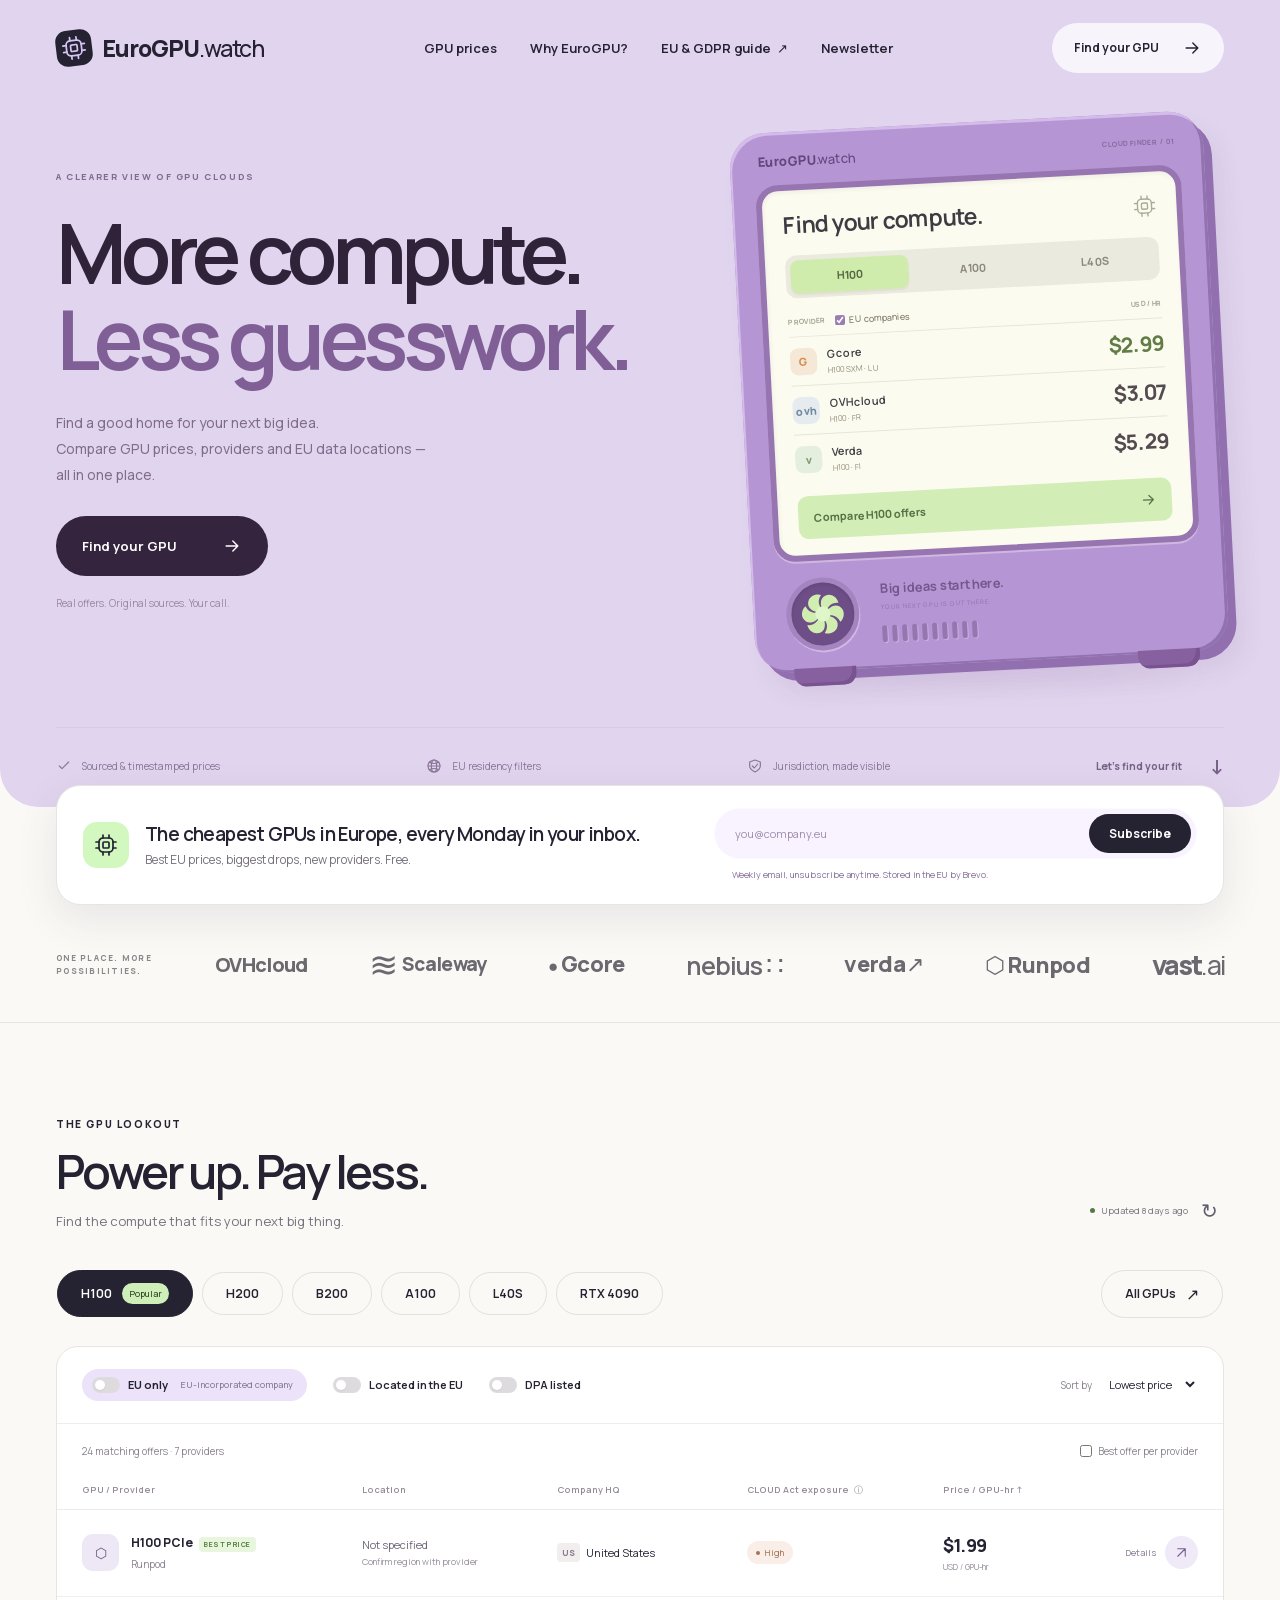
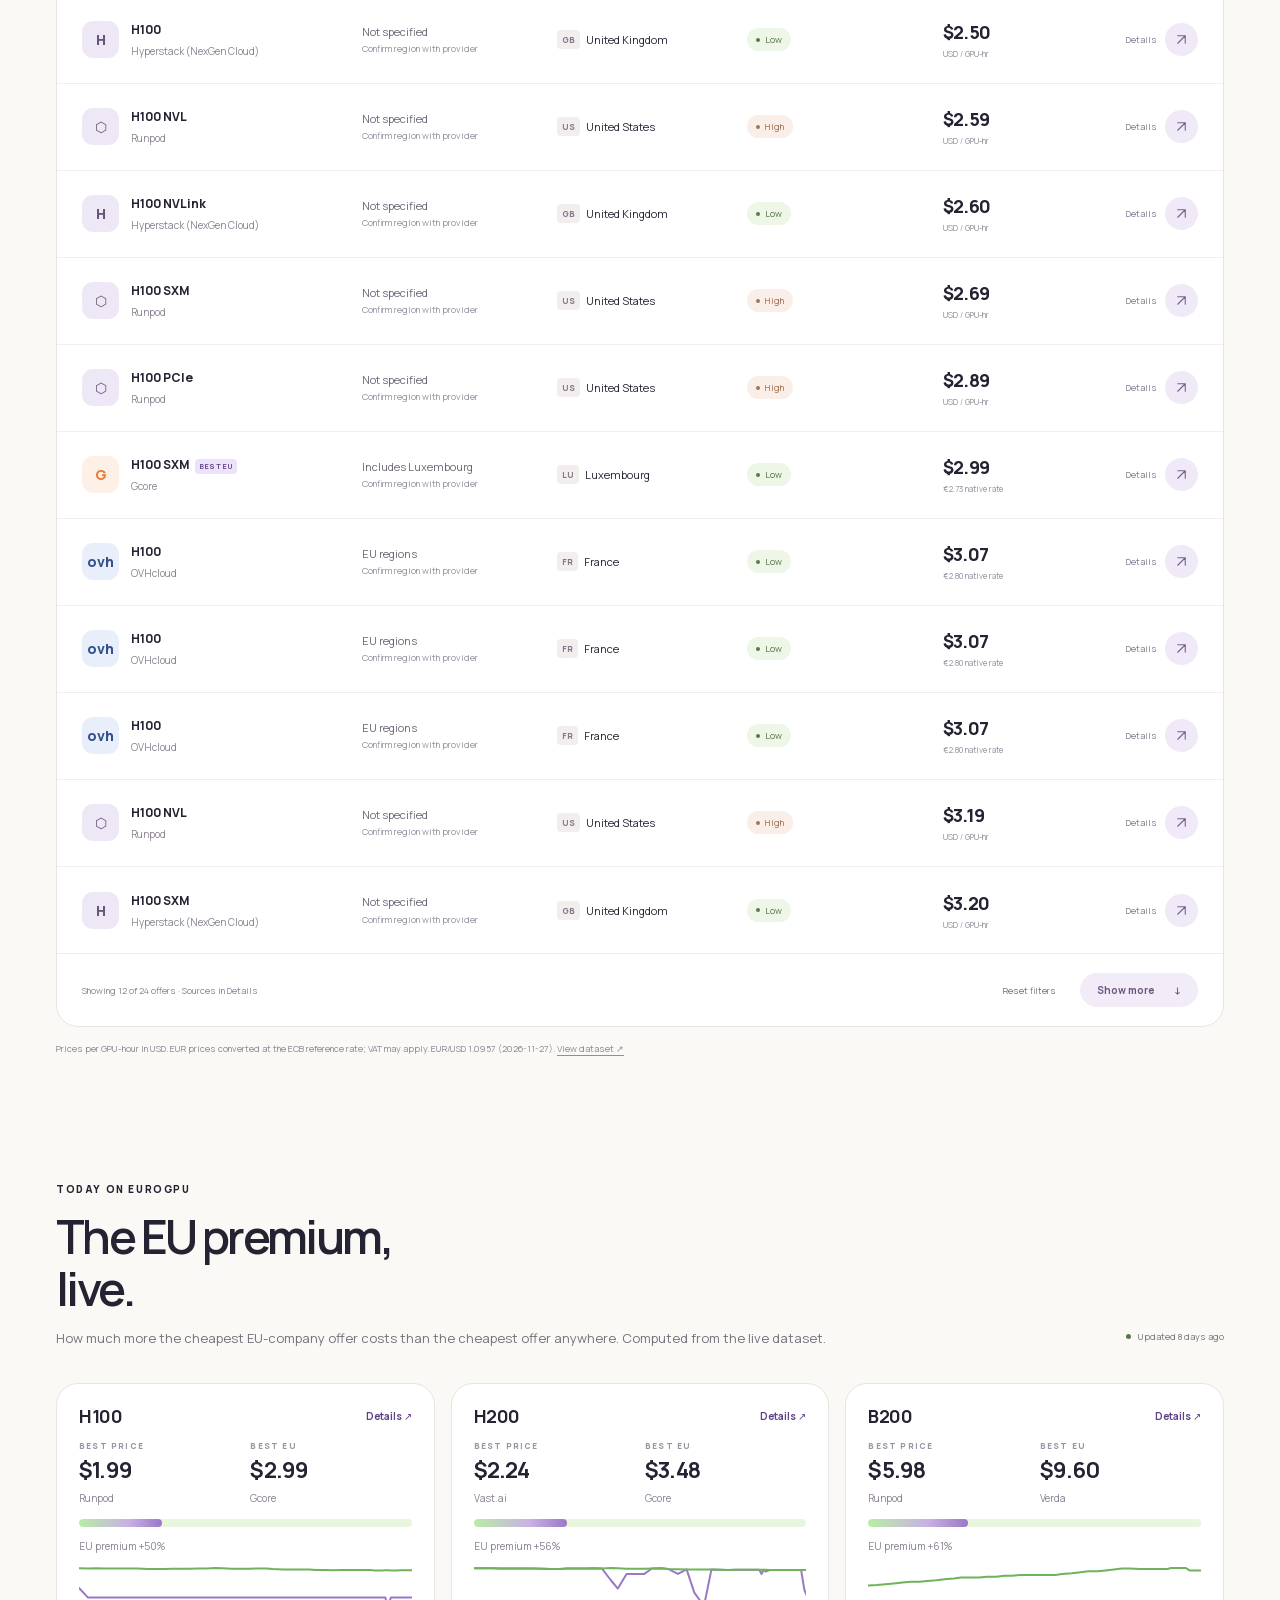
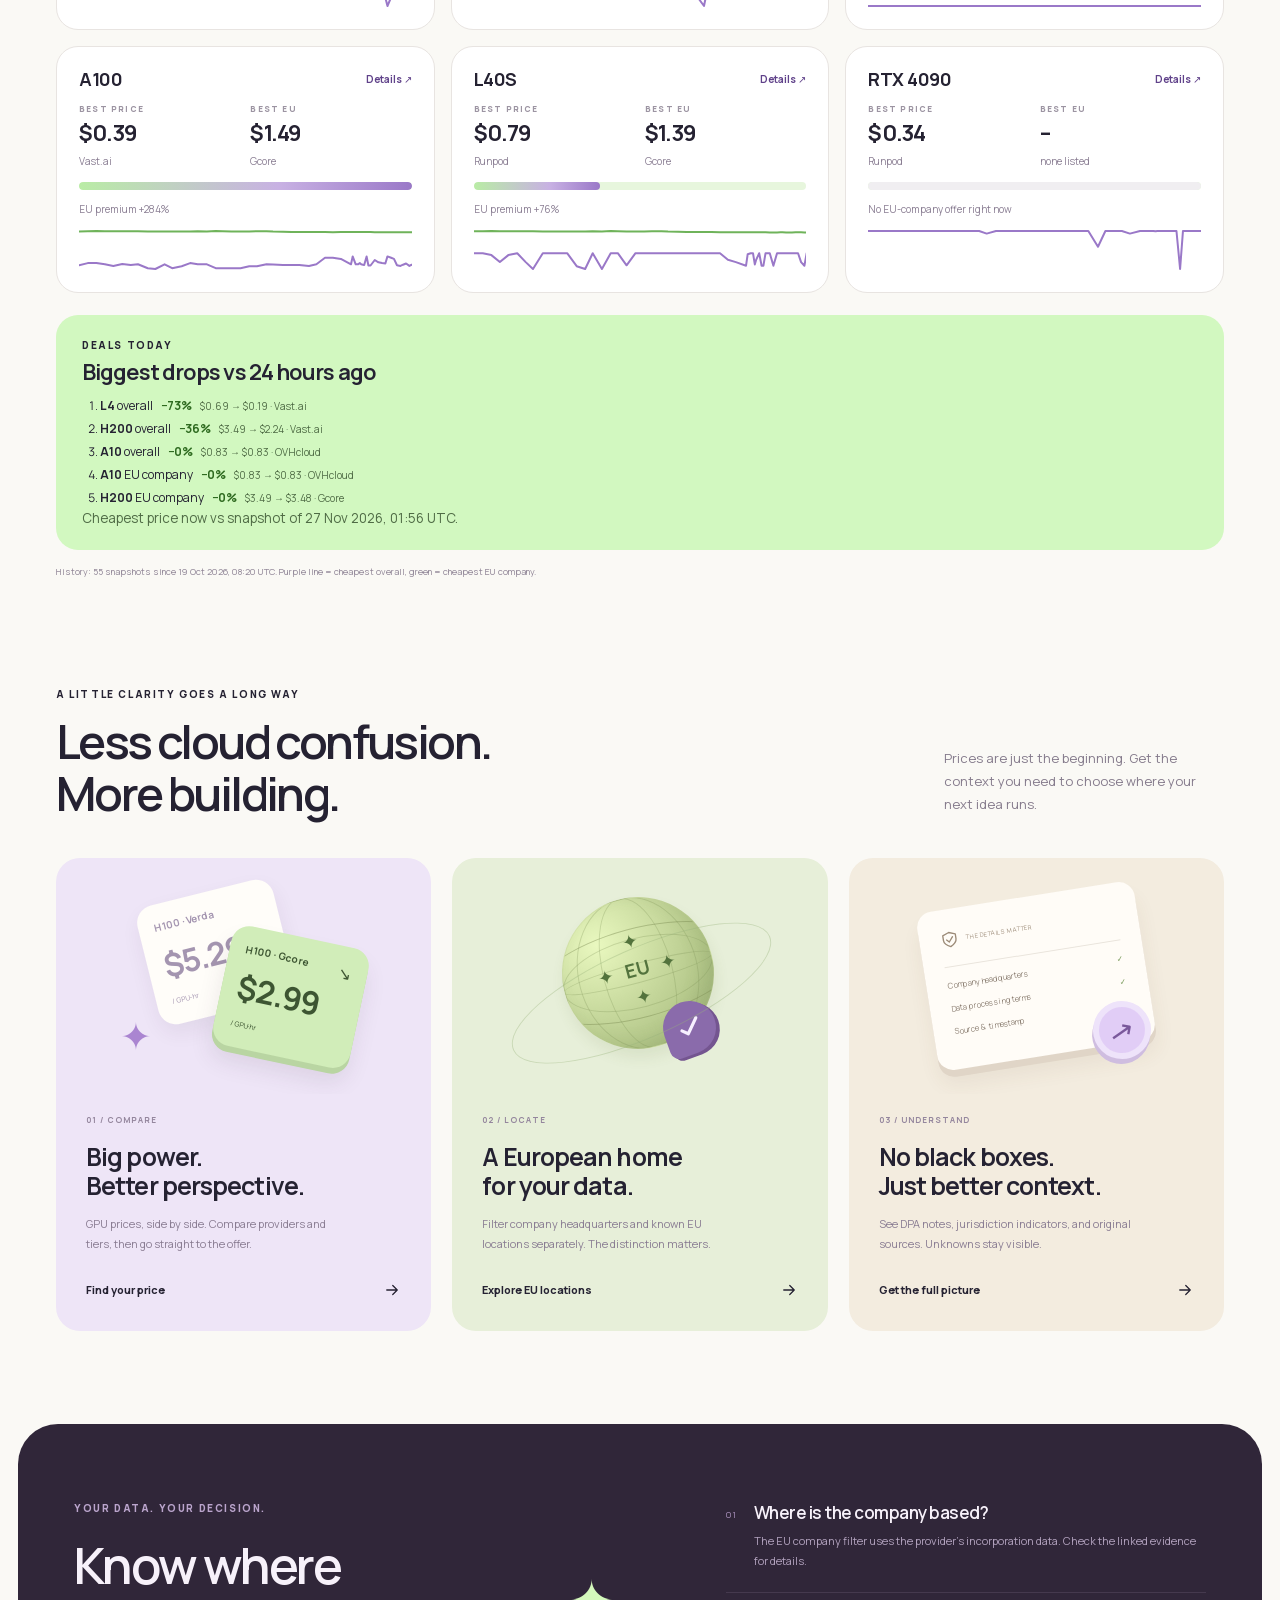
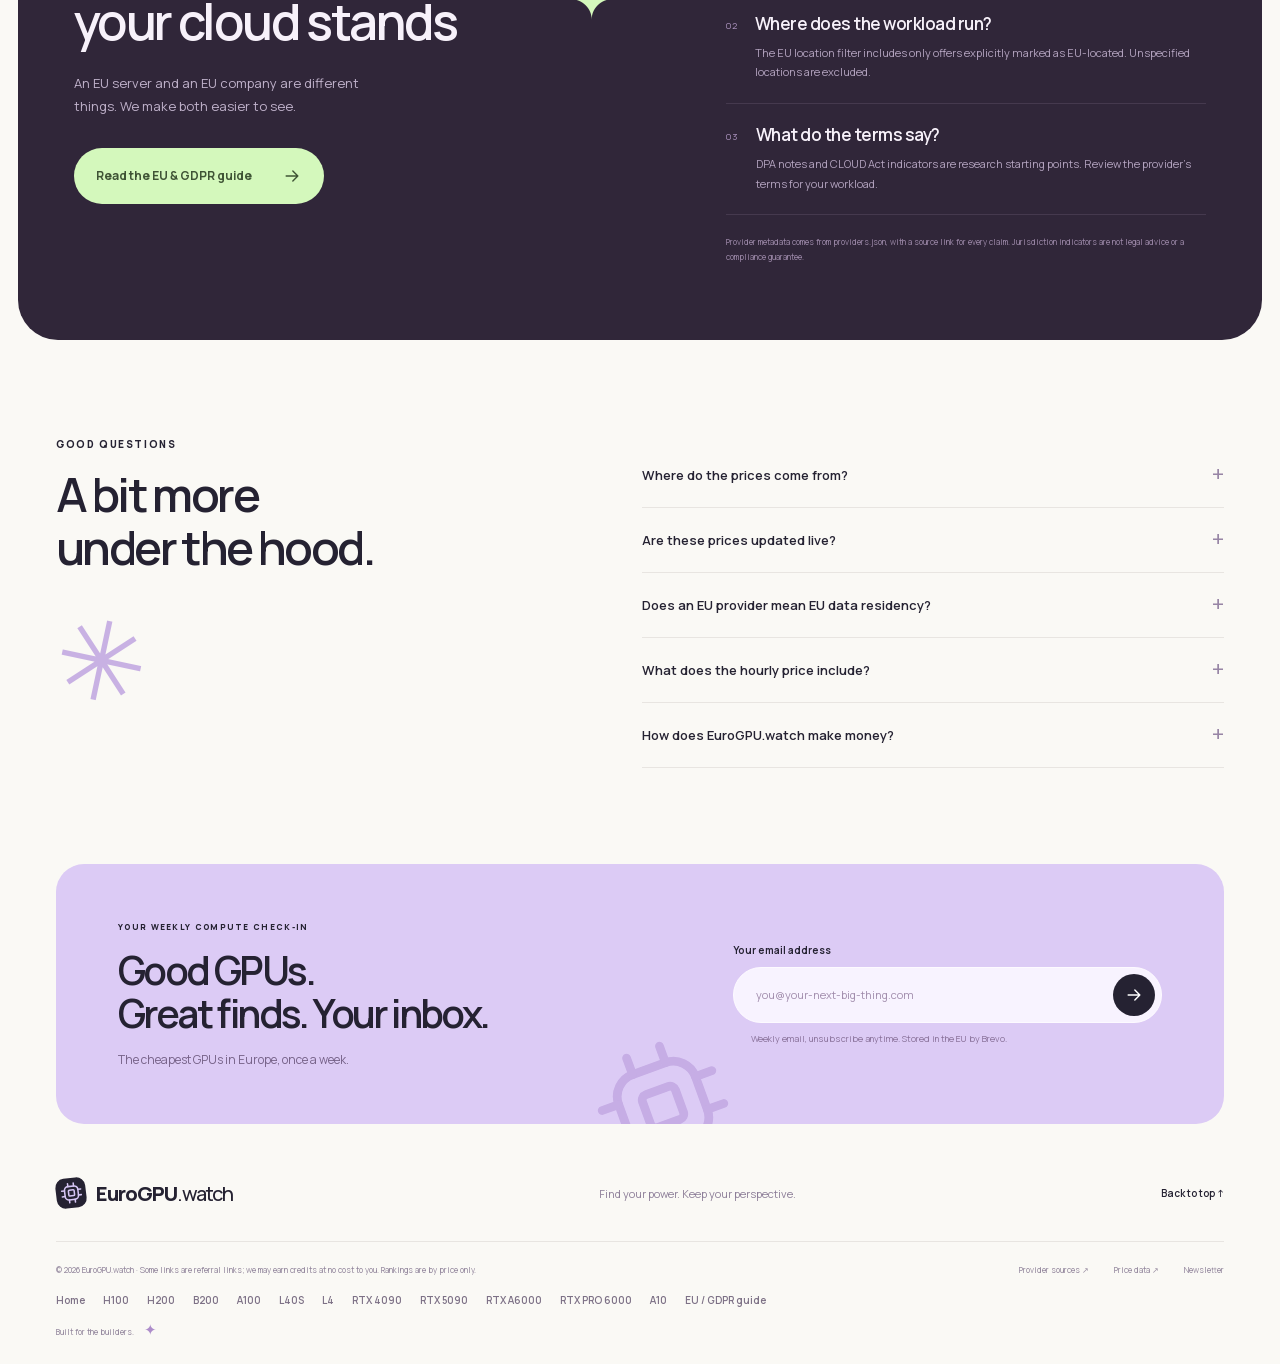
==== commit 0a688b5e: "Refresh prices and pages" ====
--- a/index.html
+++ b/index.html
@@ -9,7 +9,7 @@
 <meta name="description" content="Live H100, A100, L40S, RTX 4090 rental prices from EU and US GPU clouds, filterable by EU incorporation, DPA and CLOUD Act exposure. Every price sourced and timestamped.">
 <link rel="canonical" href="https://paubuilds.github.io/eurogpu-watch/">
 <meta property="og:type" content="website"><meta property="og:site_name" content="EuroGPU.watch"><meta property="og:title" content="EuroGPU.watch – live GPU prices with EU data residency, GDPR &amp; CLOUD Act filter"><meta property="og:description" content="Live H100, A100, L40S, RTX 4090 rental prices from EU and US GPU clouds, filterable by EU incorporation, DPA and CLOUD Act exposure. Every price sourced and timestamped."><meta property="og:url" content="https://paubuilds.github.io/eurogpu-watch/"><meta name="twitter:card" content="summary">
-<script type="application/ld+json">{"@context": "https://schema.org", "@type": "Dataset", "name": "EuroGPU.watch GPU rental prices", "description": "Live GPU rental prices with EU residency metadata", "url": "https://paubuilds.github.io/eurogpu-watch/", "dateModified": "2026-11-27T19:35:45+00:00", "creator": {"@type": "Organization", "name": "EuroGPU.watch", "url": "https://paubuilds.github.io/eurogpu-watch/"}, "isAccessibleForFree": true, "distribution": [{"@type": "DataDownload", "encodingFormat": "application/json", "contentUrl": "https://paubuilds.github.io/eurogpu-watch/data/prices.json"}], "variableMeasured": "GPU rental price per GPU-hour (USD; EUR converted at ECB reference rate)"}</script>
+<script type="application/ld+json">{"@context": "https://schema.org", "@type": "Dataset", "name": "EuroGPU.watch GPU rental prices", "description": "Live GPU rental prices with EU residency metadata", "url": "https://paubuilds.github.io/eurogpu-watch/", "dateModified": "2026-11-28T02:11:09+00:00", "creator": {"@type": "Organization", "name": "EuroGPU.watch", "url": "https://paubuilds.github.io/eurogpu-watch/"}, "isAccessibleForFree": true, "distribution": [{"@type": "DataDownload", "encodingFormat": "application/json", "contentUrl": "https://paubuilds.github.io/eurogpu-watch/data/prices.json"}], "variableMeasured": "GPU rental price per GPU-hour (USD; EUR converted at ECB reference rate)"}</script>
 <!--/SEO-->
   <link rel="icon" type="image/svg+xml" href="assets/favicon.svg">
   <link rel="stylesheet" href="assets/style.css">
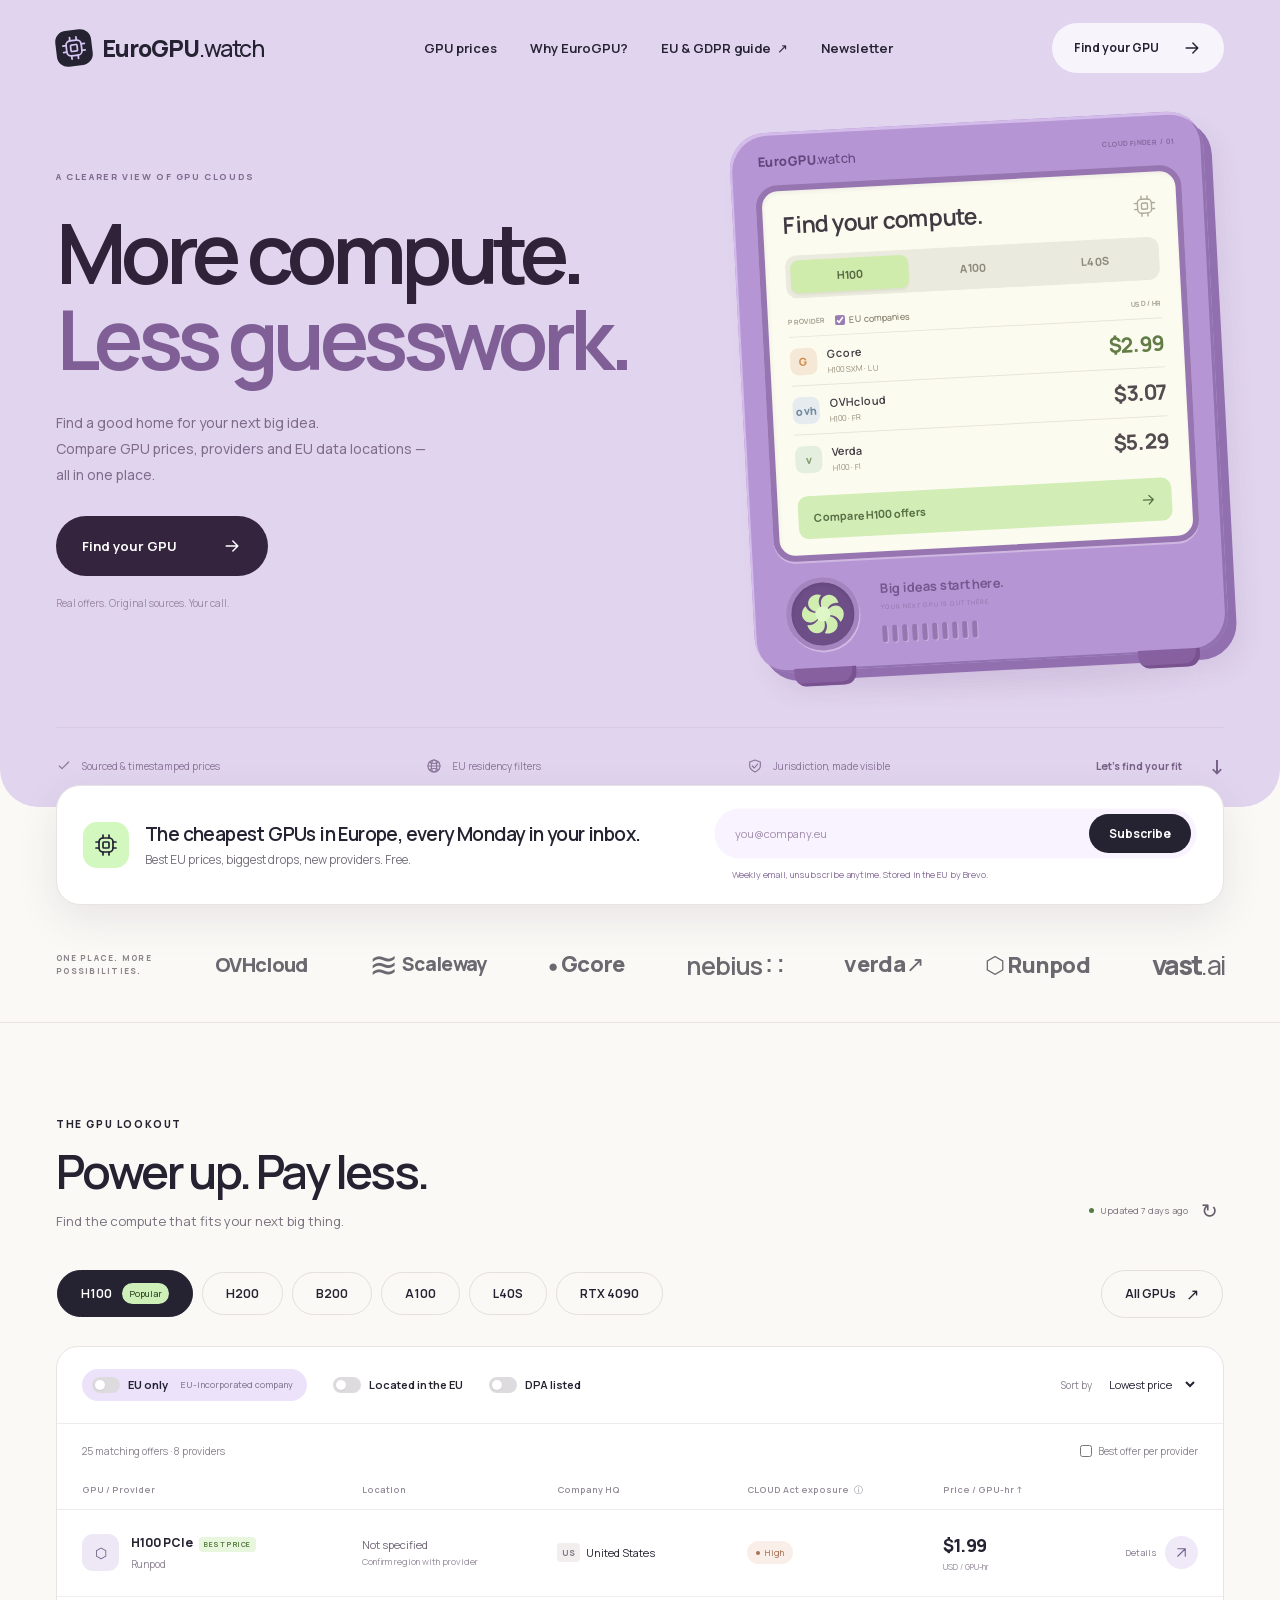
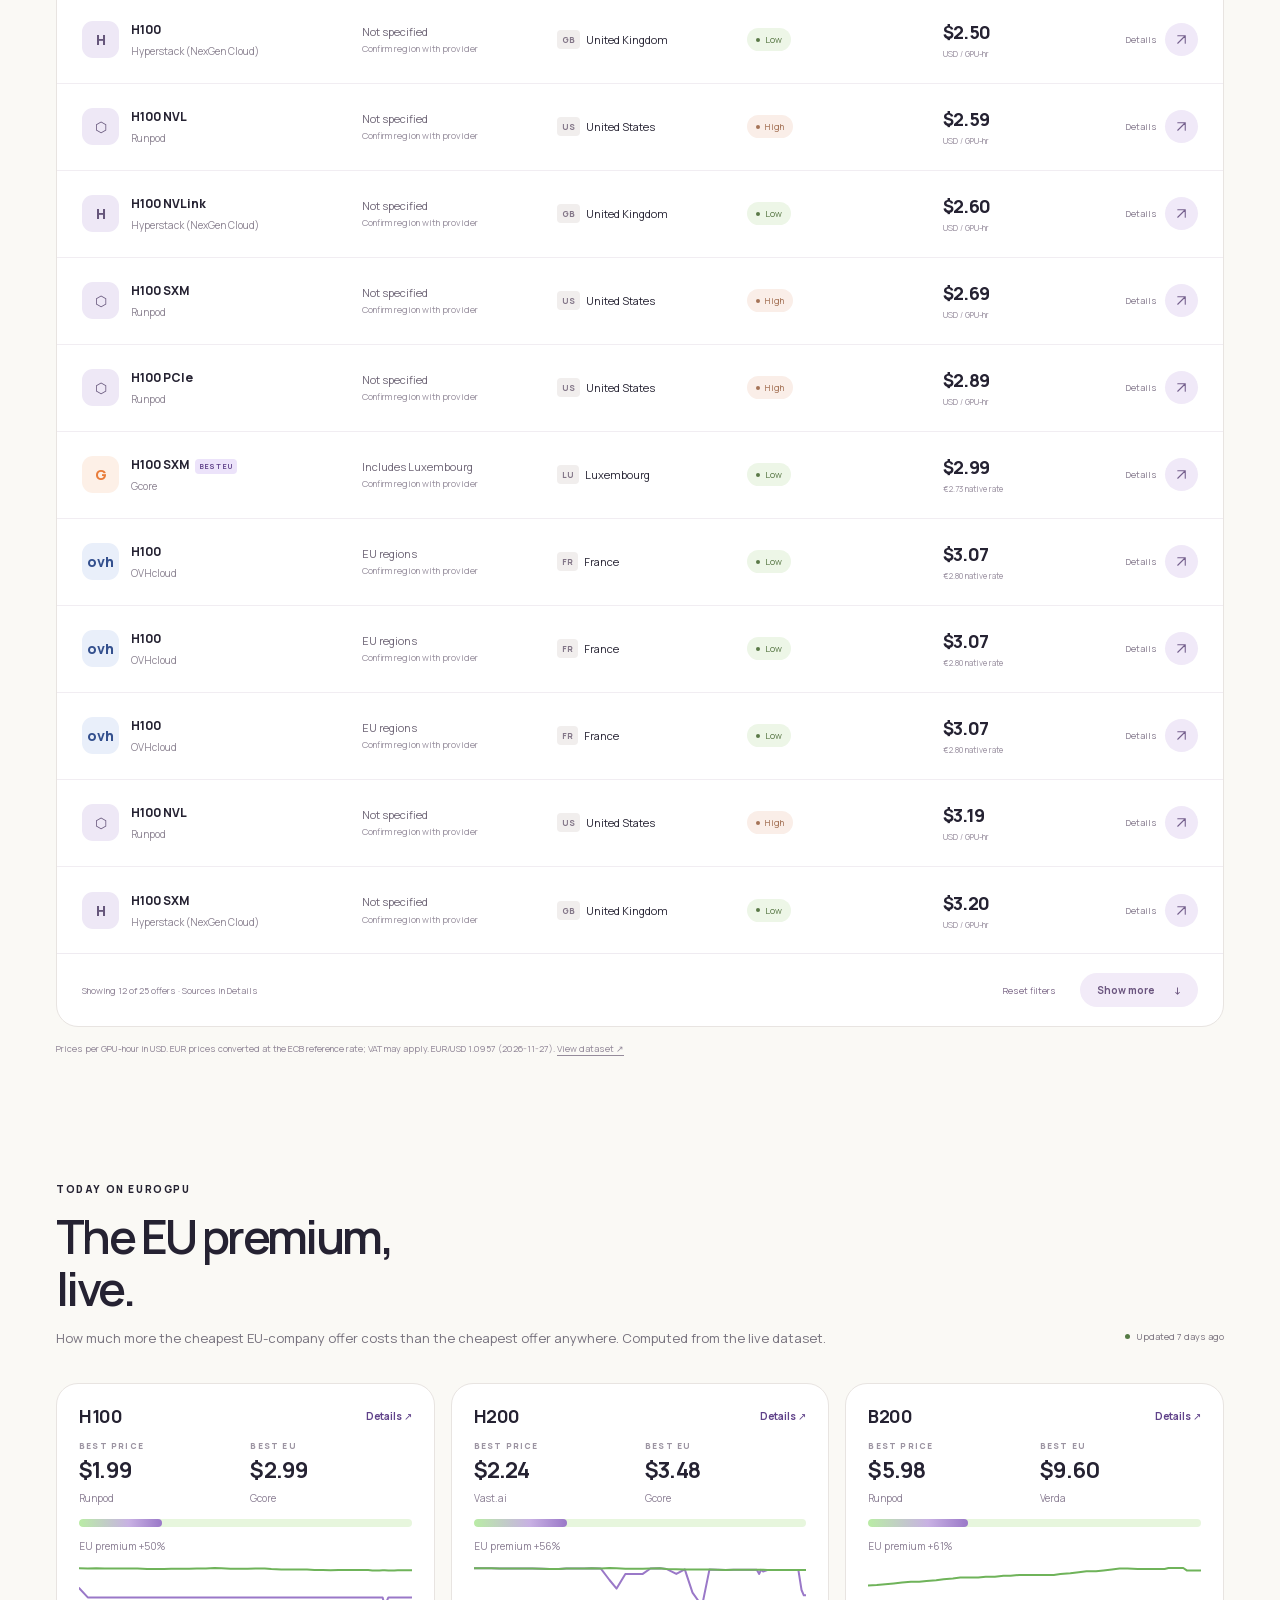
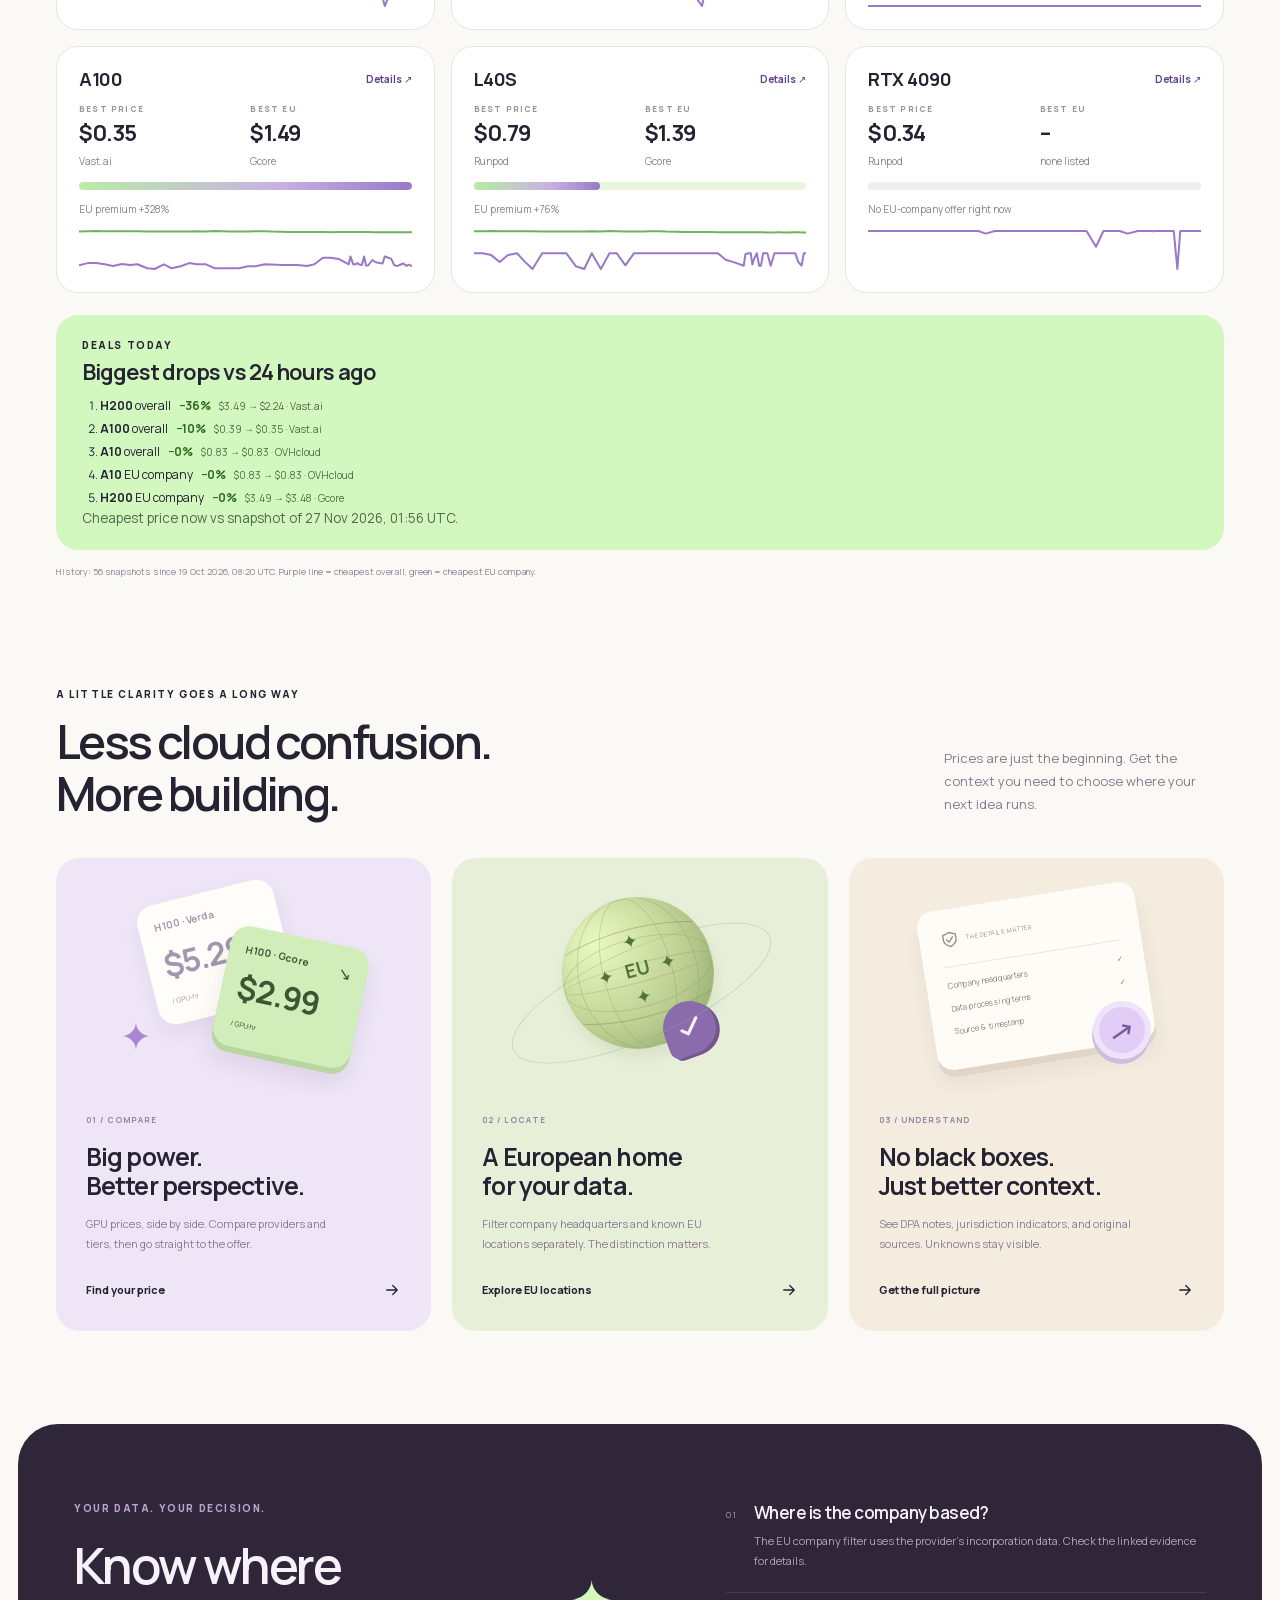
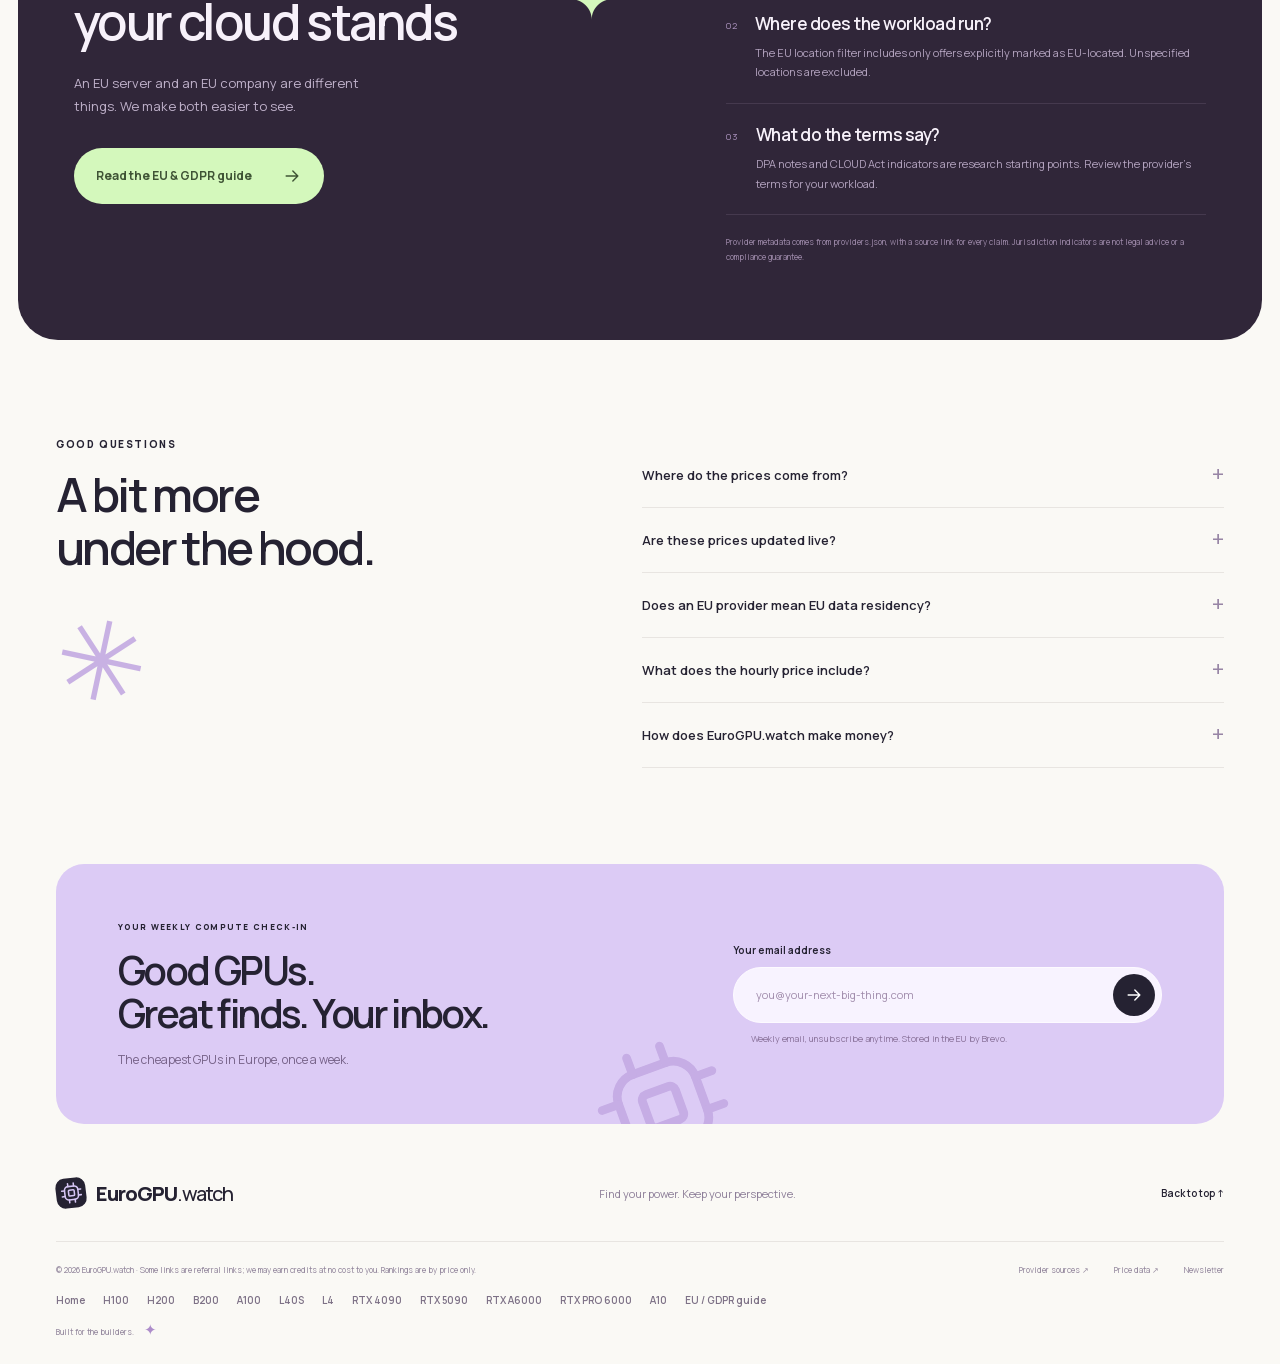
==== commit 0e95637f: "Refresh prices and pages" ====
--- a/index.html
+++ b/index.html
@@ -9,7 +9,7 @@
 <meta name="description" content="Live H100, A100, L40S, RTX 4090 rental prices from EU and US GPU clouds, filterable by EU incorporation, DPA and CLOUD Act exposure. Every price sourced and timestamped.">
 <link rel="canonical" href="https://paubuilds.github.io/eurogpu-watch/">
 <meta property="og:type" content="website"><meta property="og:site_name" content="EuroGPU.watch"><meta property="og:title" content="EuroGPU.watch – live GPU prices with EU data residency, GDPR &amp; CLOUD Act filter"><meta property="og:description" content="Live H100, A100, L40S, RTX 4090 rental prices from EU and US GPU clouds, filterable by EU incorporation, DPA and CLOUD Act exposure. Every price sourced and timestamped."><meta property="og:url" content="https://paubuilds.github.io/eurogpu-watch/"><meta name="twitter:card" content="summary">
-<script type="application/ld+json">{"@context": "https://schema.org", "@type": "Dataset", "name": "EuroGPU.watch GPU rental prices", "description": "Live GPU rental prices with EU residency metadata", "url": "https://paubuilds.github.io/eurogpu-watch/", "dateModified": "2026-11-28T02:11:09+00:00", "creator": {"@type": "Organization", "name": "EuroGPU.watch", "url": "https://paubuilds.github.io/eurogpu-watch/"}, "isAccessibleForFree": true, "distribution": [{"@type": "DataDownload", "encodingFormat": "application/json", "contentUrl": "https://paubuilds.github.io/eurogpu-watch/data/prices.json"}], "variableMeasured": "GPU rental price per GPU-hour (USD; EUR converted at ECB reference rate)"}</script>
+<script type="application/ld+json">{"@context": "https://schema.org", "@type": "Dataset", "name": "EuroGPU.watch GPU rental prices", "description": "Live GPU rental prices with EU residency metadata", "url": "https://paubuilds.github.io/eurogpu-watch/", "dateModified": "2026-11-28T10:20:46+00:00", "creator": {"@type": "Organization", "name": "EuroGPU.watch", "url": "https://paubuilds.github.io/eurogpu-watch/"}, "isAccessibleForFree": true, "distribution": [{"@type": "DataDownload", "encodingFormat": "application/json", "contentUrl": "https://paubuilds.github.io/eurogpu-watch/data/prices.json"}], "variableMeasured": "GPU rental price per GPU-hour (USD; EUR converted at ECB reference rate)"}</script>
 <!--/SEO-->
   <link rel="icon" type="image/svg+xml" href="assets/favicon.svg">
   <link rel="stylesheet" href="assets/style.css">
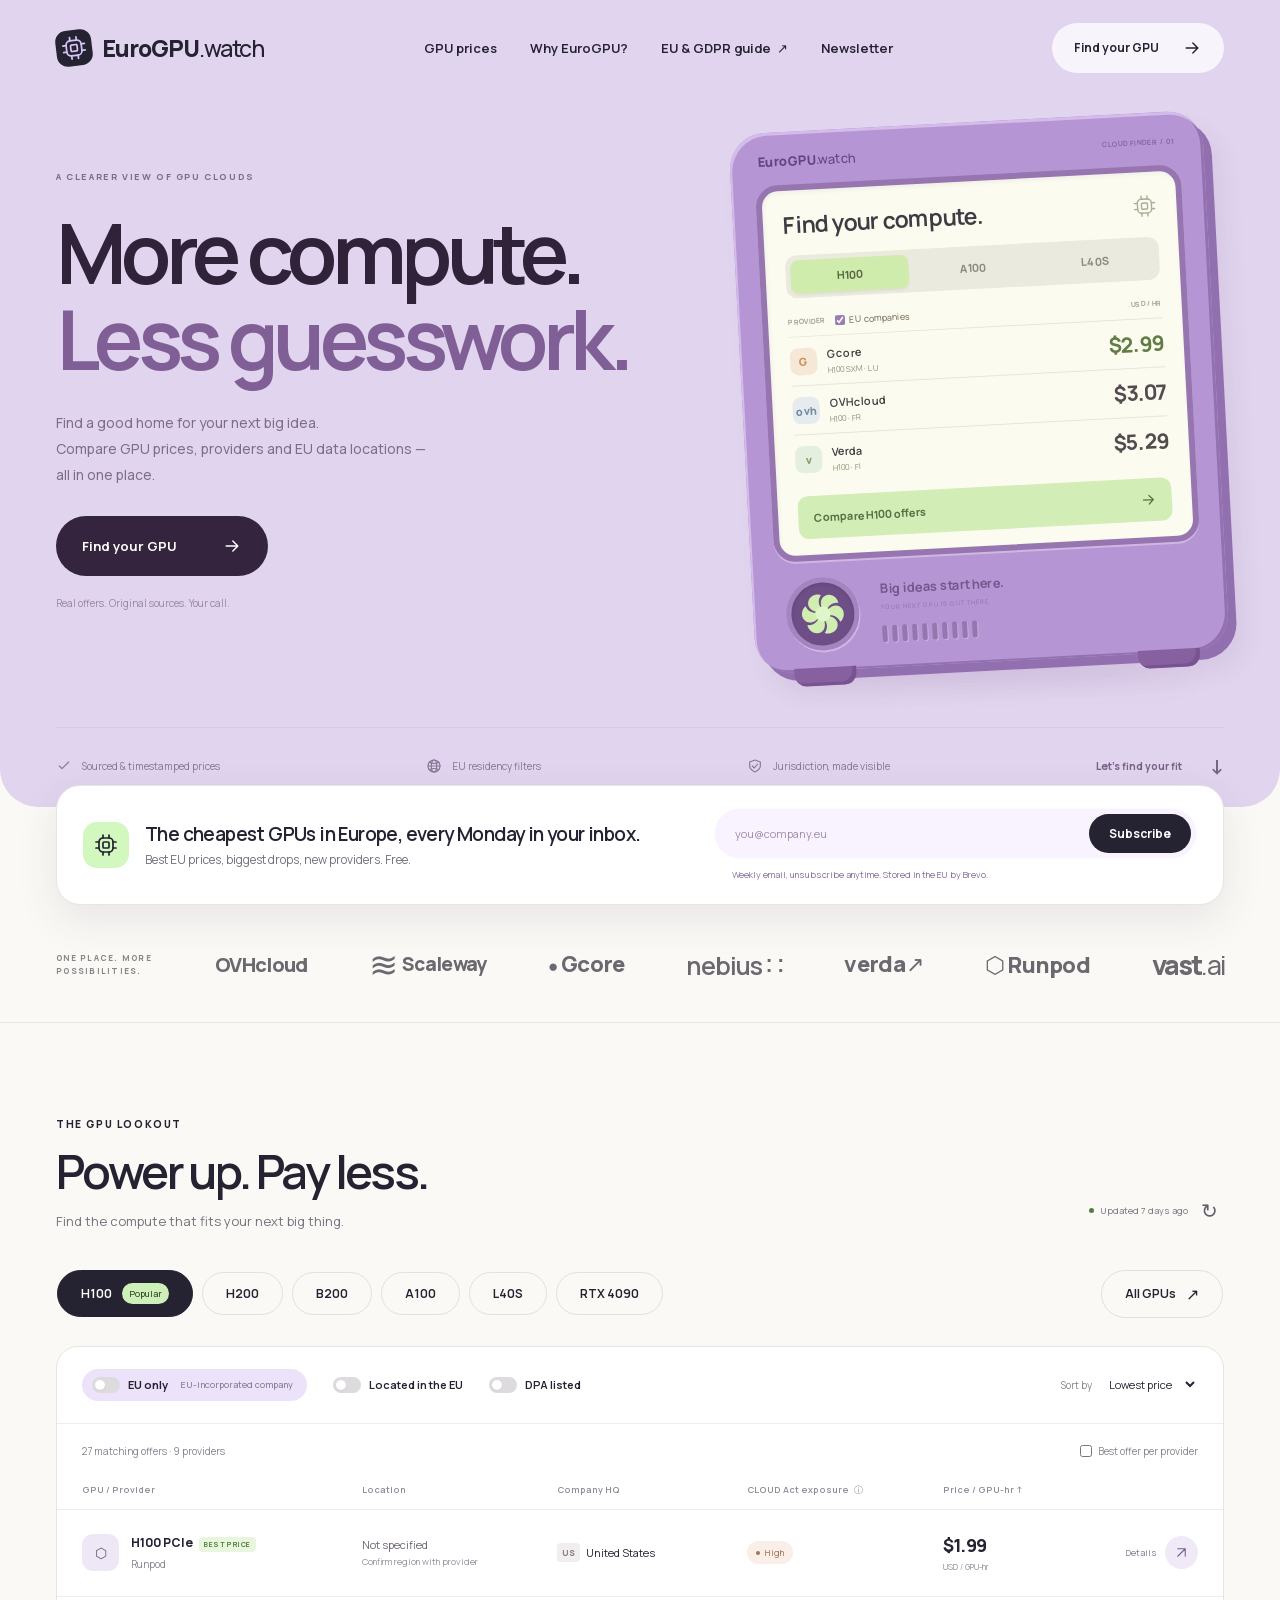
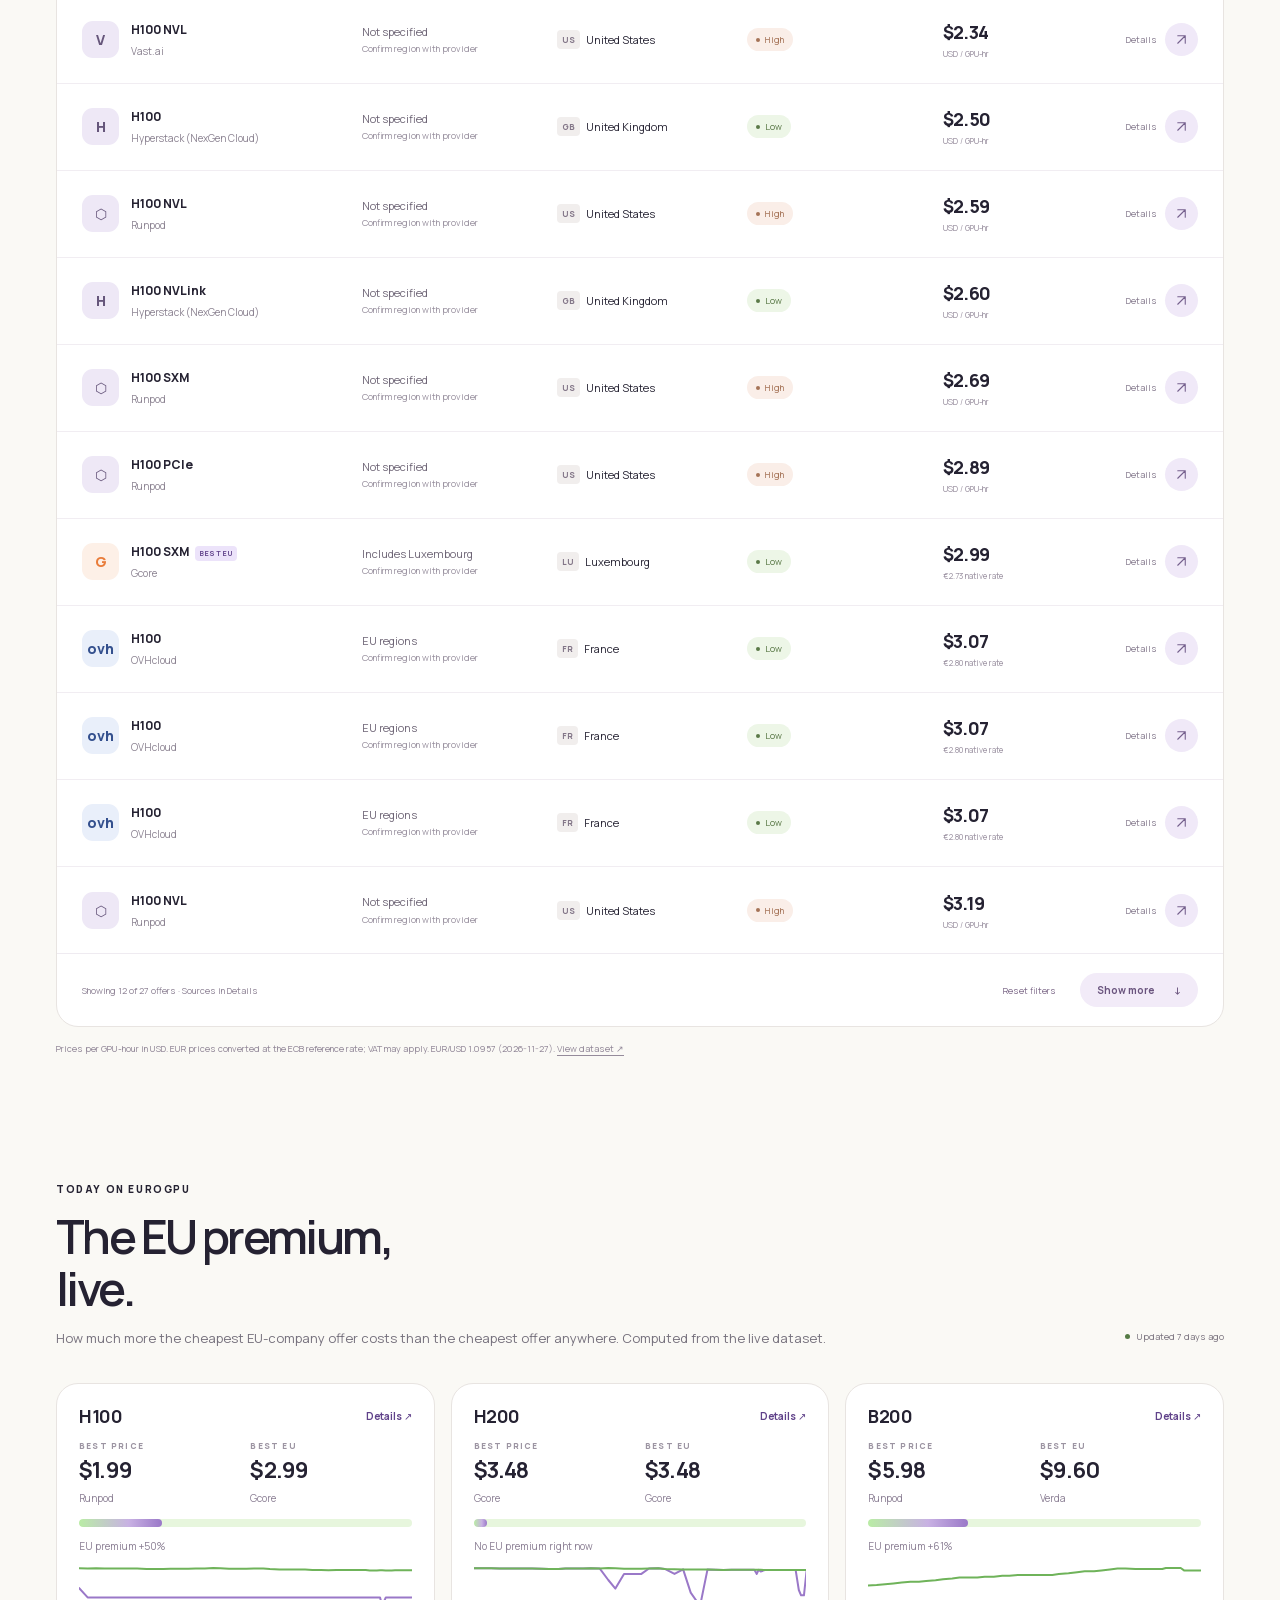
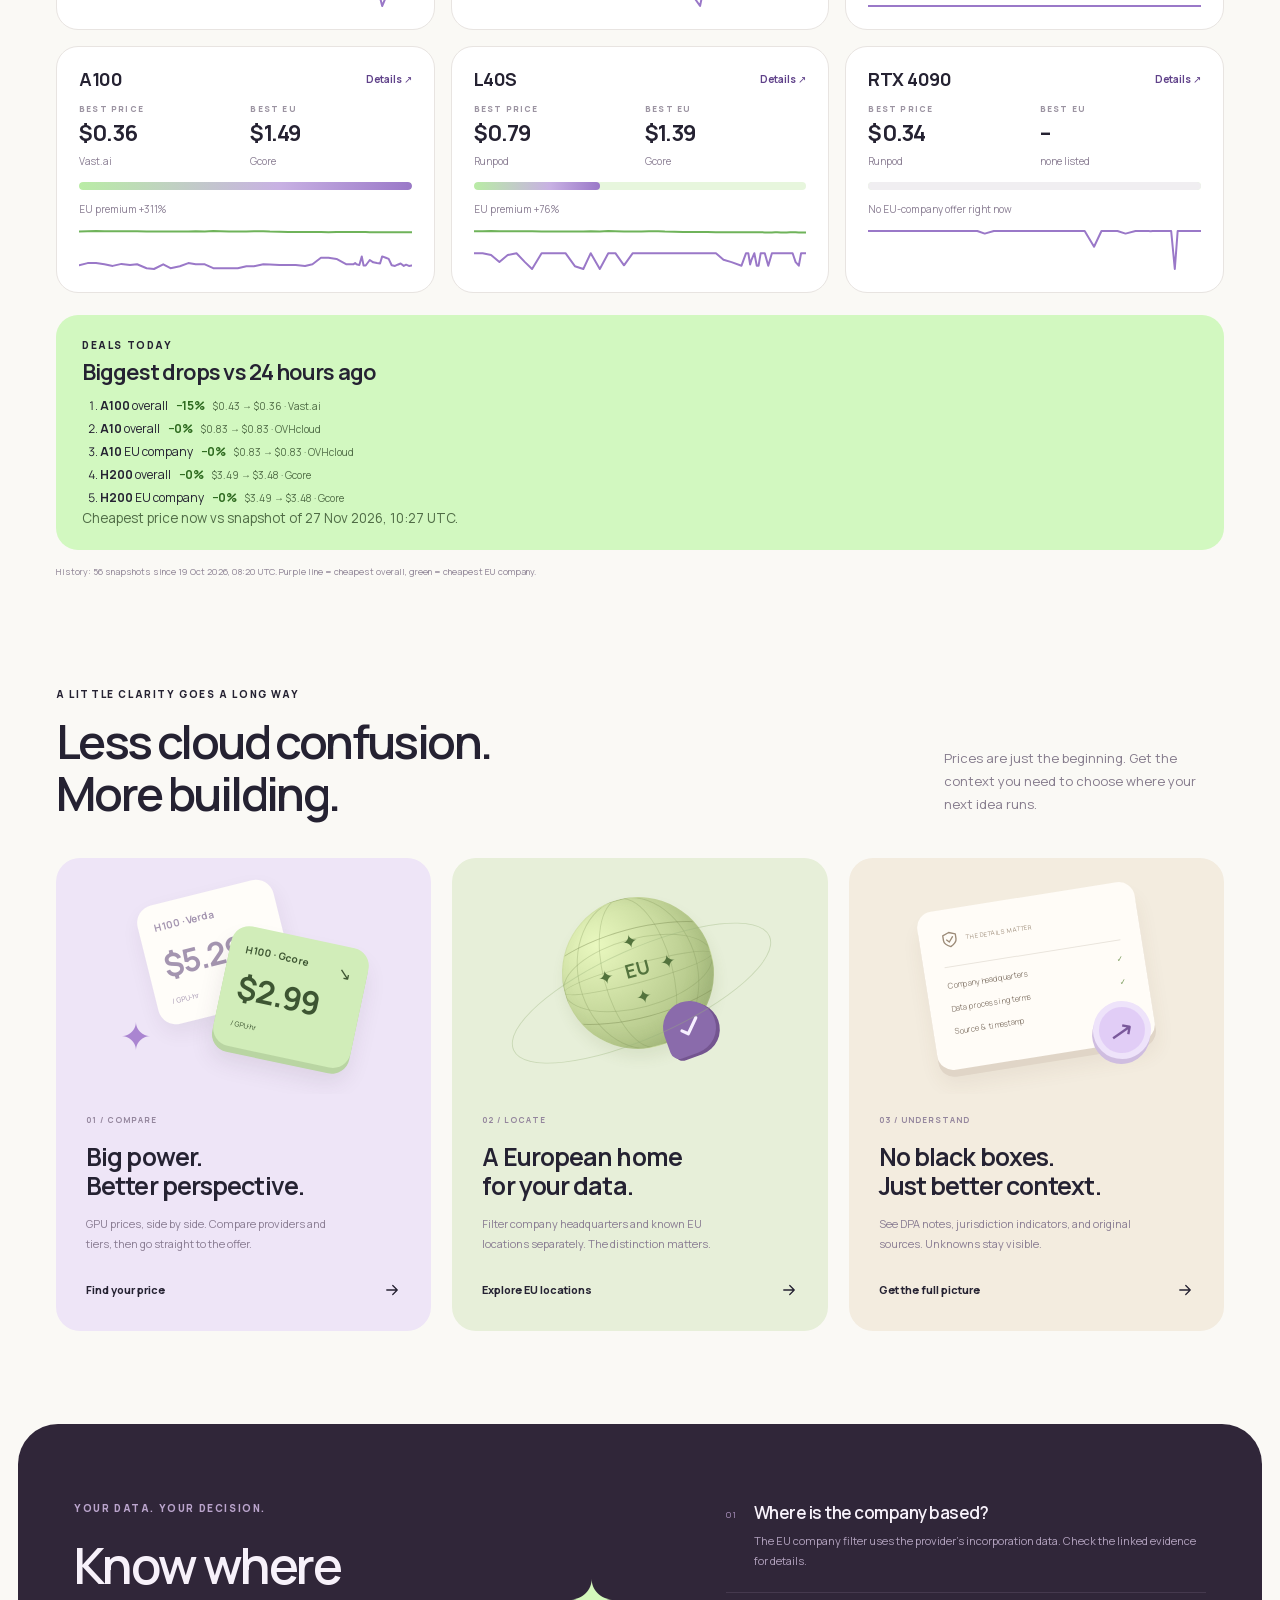
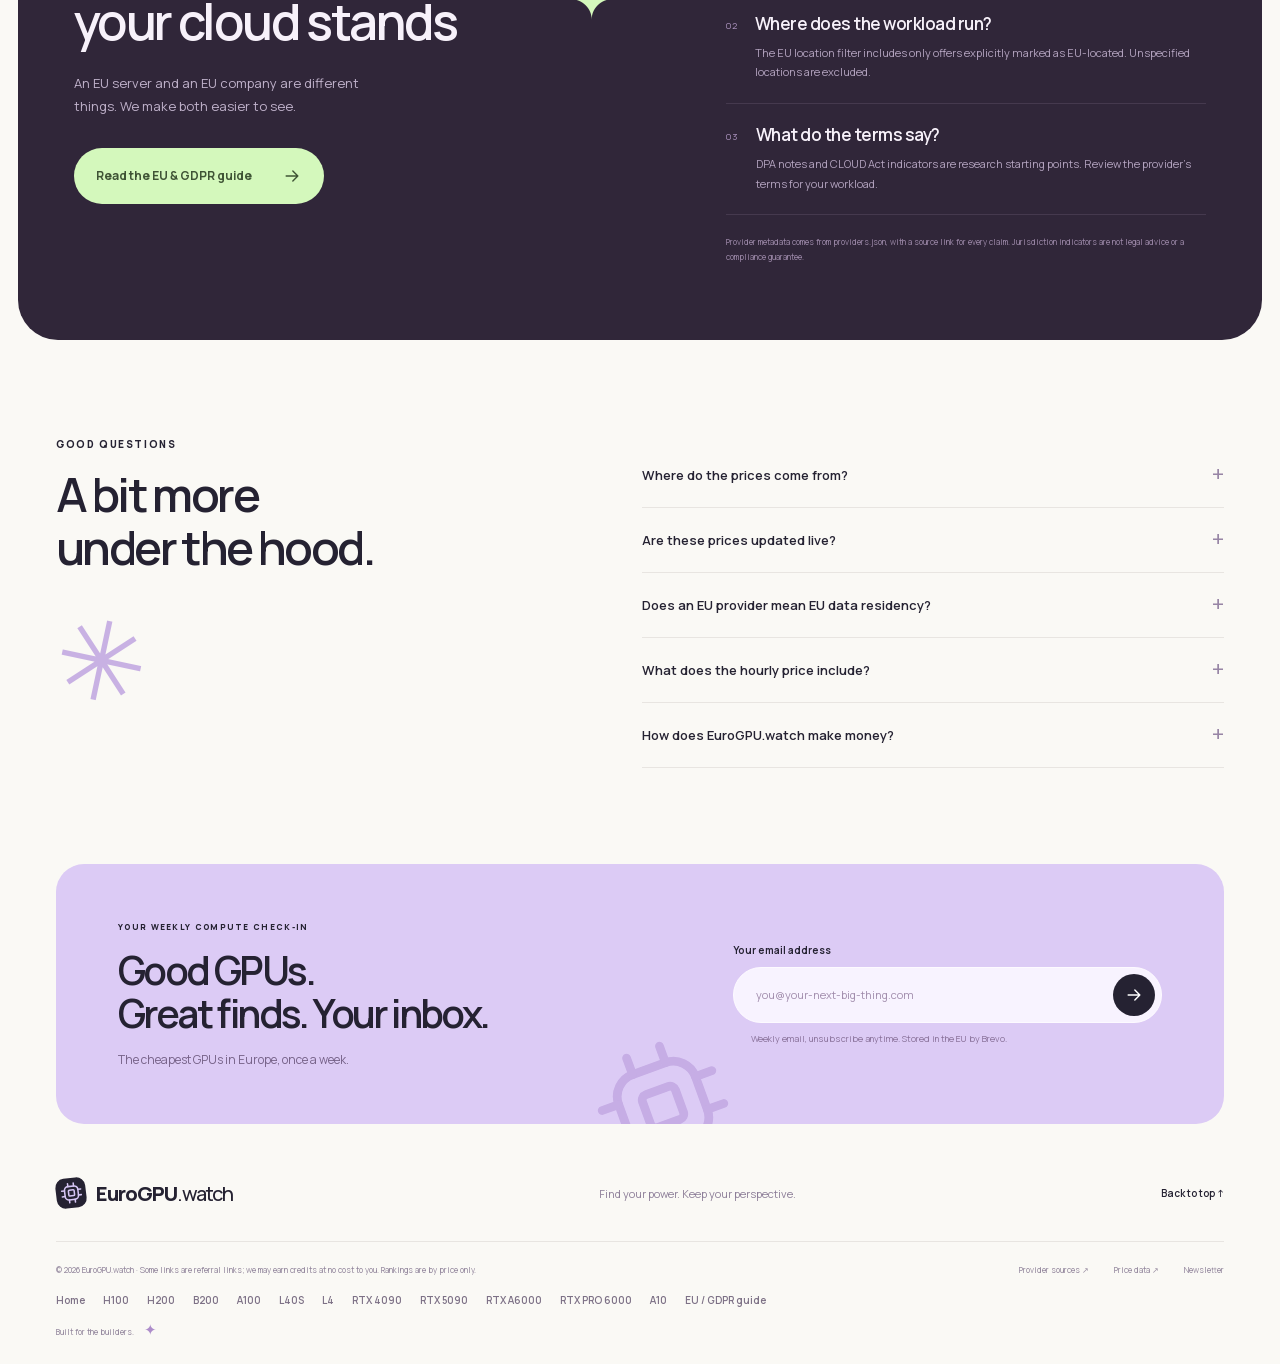
==== commit 29f79fbd: "Refresh prices and pages" ====
--- a/index.html
+++ b/index.html
@@ -9,7 +9,7 @@
 <meta name="description" content="Live H100, A100, L40S, RTX 4090 rental prices from EU and US GPU clouds, filterable by EU incorporation, DPA and CLOUD Act exposure. Every price sourced and timestamped.">
 <link rel="canonical" href="https://paubuilds.github.io/eurogpu-watch/">
 <meta property="og:type" content="website"><meta property="og:site_name" content="EuroGPU.watch"><meta property="og:title" content="EuroGPU.watch – live GPU prices with EU data residency, GDPR &amp; CLOUD Act filter"><meta property="og:description" content="Live H100, A100, L40S, RTX 4090 rental prices from EU and US GPU clouds, filterable by EU incorporation, DPA and CLOUD Act exposure. Every price sourced and timestamped."><meta property="og:url" content="https://paubuilds.github.io/eurogpu-watch/"><meta name="twitter:card" content="summary">
-<script type="application/ld+json">{"@context": "https://schema.org", "@type": "Dataset", "name": "EuroGPU.watch GPU rental prices", "description": "Live GPU rental prices with EU residency metadata", "url": "https://paubuilds.github.io/eurogpu-watch/", "dateModified": "2026-11-28T10:20:46+00:00", "creator": {"@type": "Organization", "name": "EuroGPU.watch", "url": "https://paubuilds.github.io/eurogpu-watch/"}, "isAccessibleForFree": true, "distribution": [{"@type": "DataDownload", "encodingFormat": "application/json", "contentUrl": "https://paubuilds.github.io/eurogpu-watch/data/prices.json"}], "variableMeasured": "GPU rental price per GPU-hour (USD; EUR converted at ECB reference rate)"}</script>
+<script type="application/ld+json">{"@context": "https://schema.org", "@type": "Dataset", "name": "EuroGPU.watch GPU rental prices", "description": "Live GPU rental prices with EU residency metadata", "url": "https://paubuilds.github.io/eurogpu-watch/", "dateModified": "2026-11-28T18:19:48+00:00", "creator": {"@type": "Organization", "name": "EuroGPU.watch", "url": "https://paubuilds.github.io/eurogpu-watch/"}, "isAccessibleForFree": true, "distribution": [{"@type": "DataDownload", "encodingFormat": "application/json", "contentUrl": "https://paubuilds.github.io/eurogpu-watch/data/prices.json"}], "variableMeasured": "GPU rental price per GPU-hour (USD; EUR converted at ECB reference rate)"}</script>
 <!--/SEO-->
   <link rel="icon" type="image/svg+xml" href="assets/favicon.svg">
   <link rel="stylesheet" href="assets/style.css">
